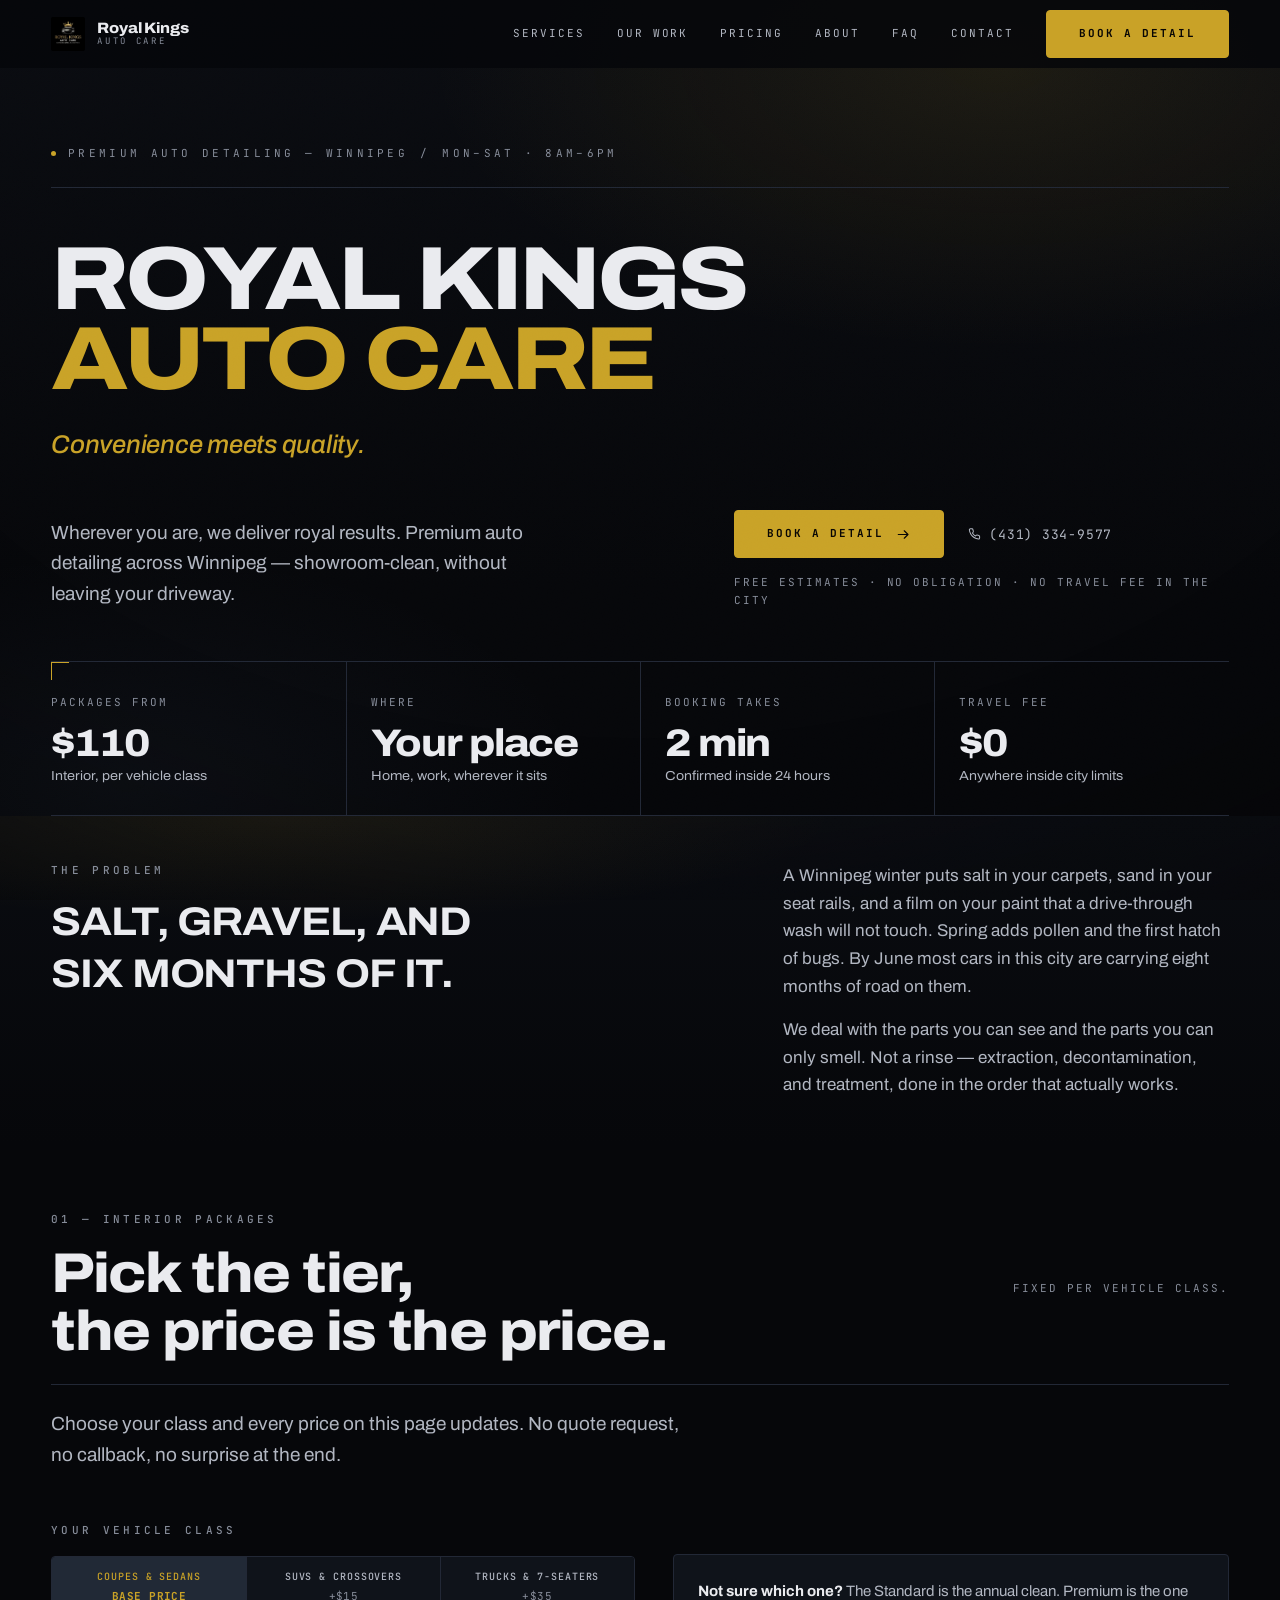
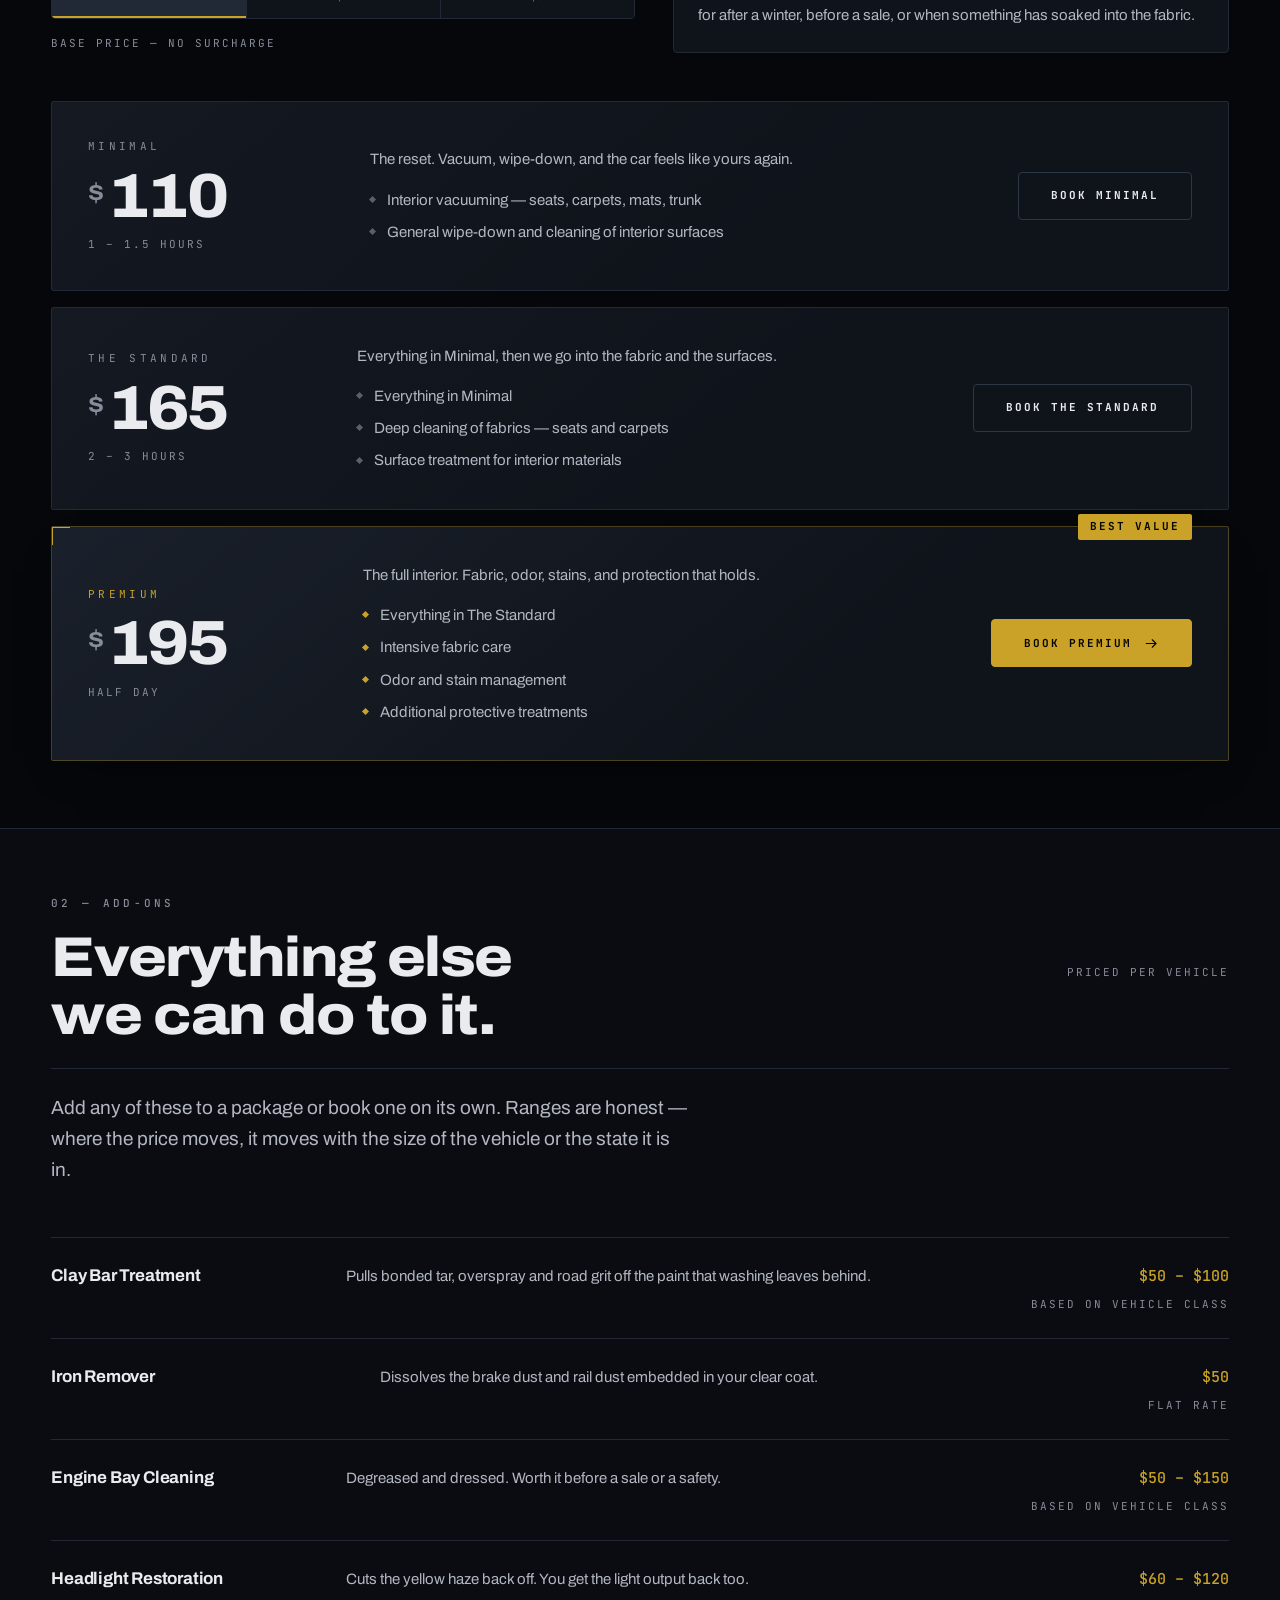
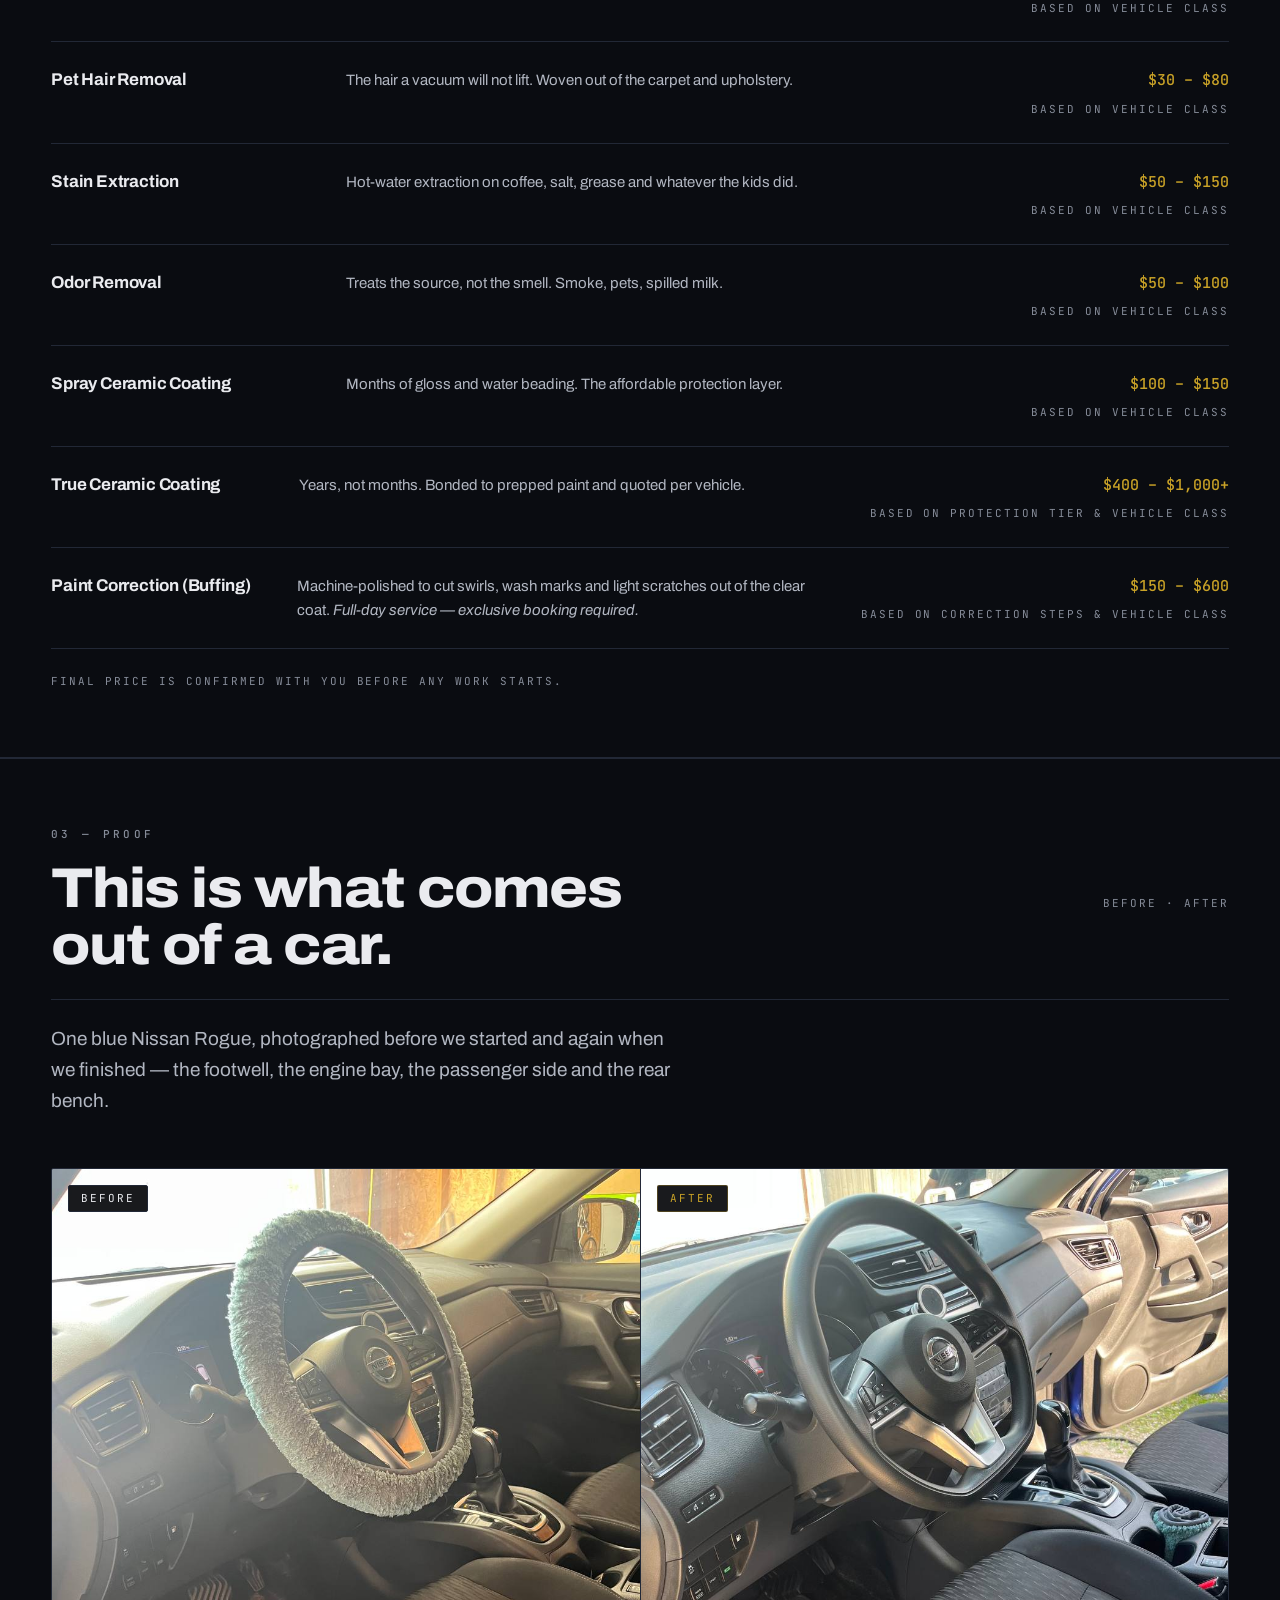
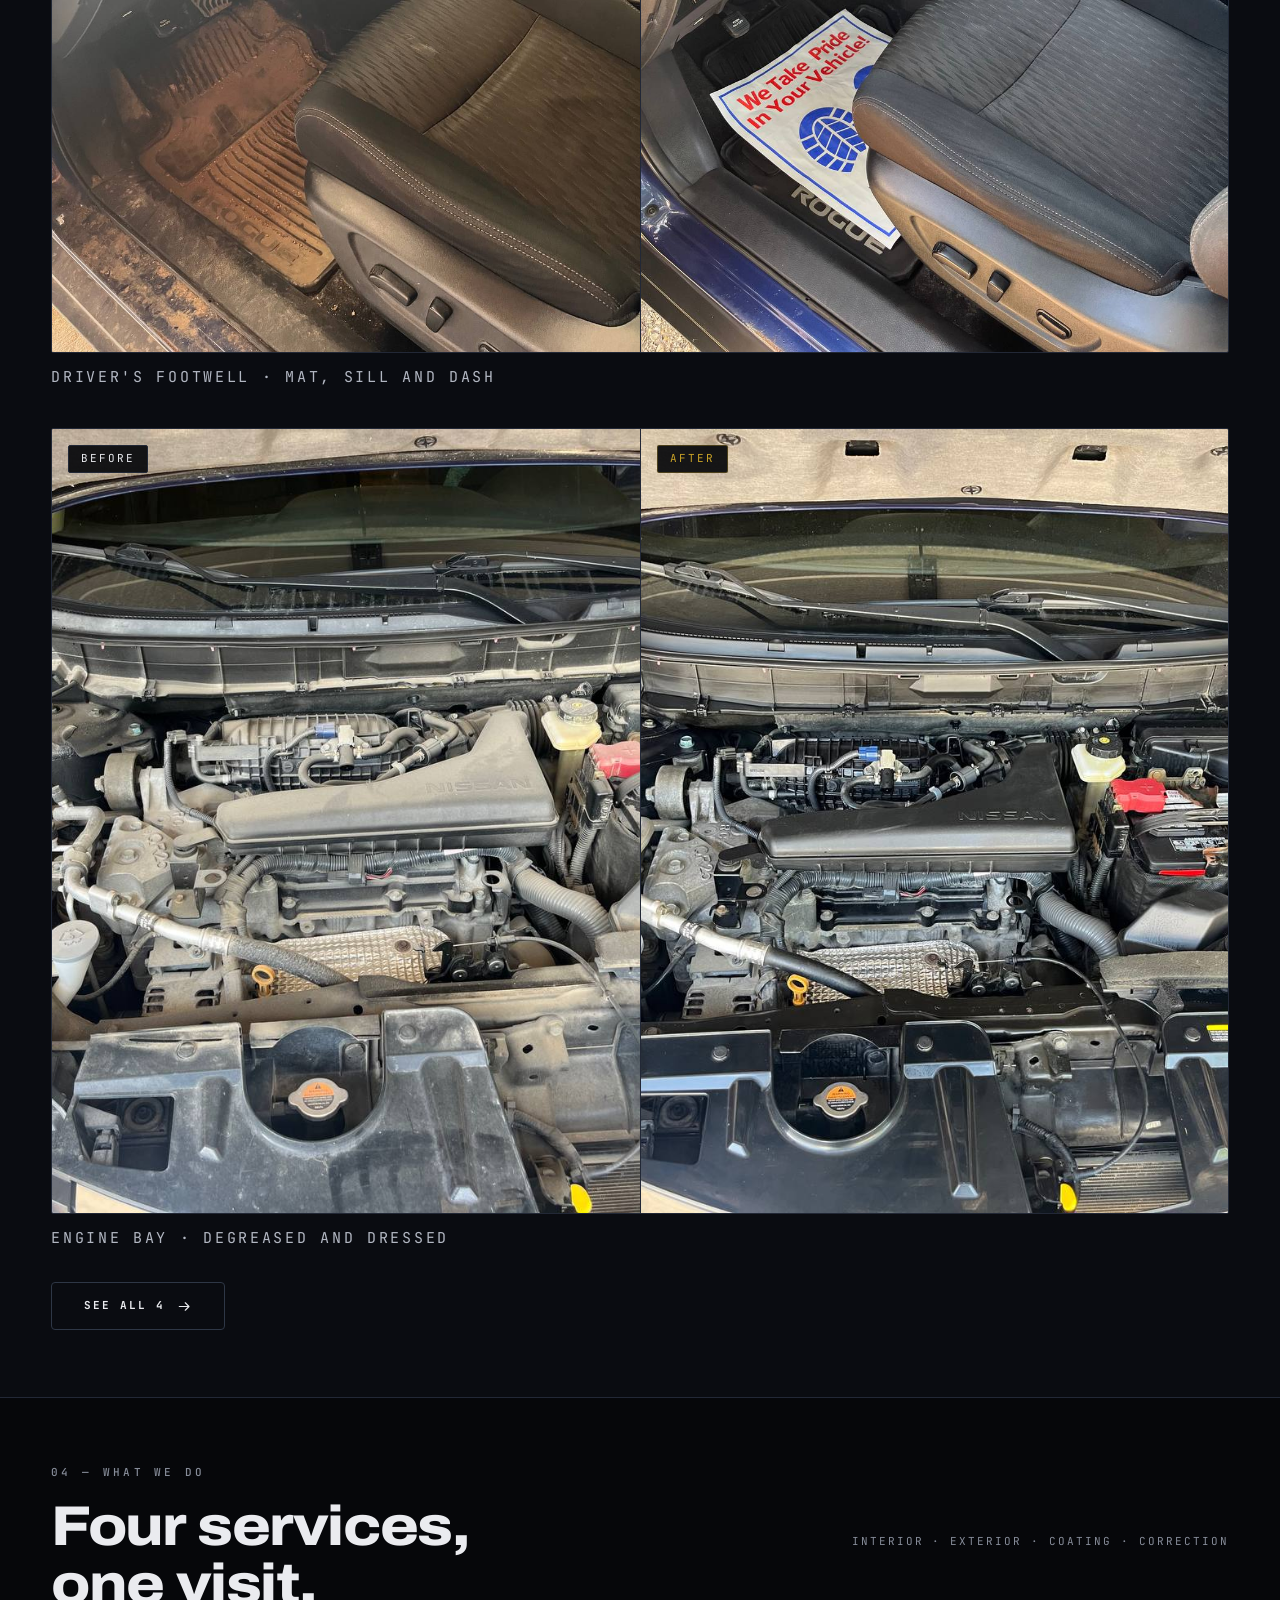
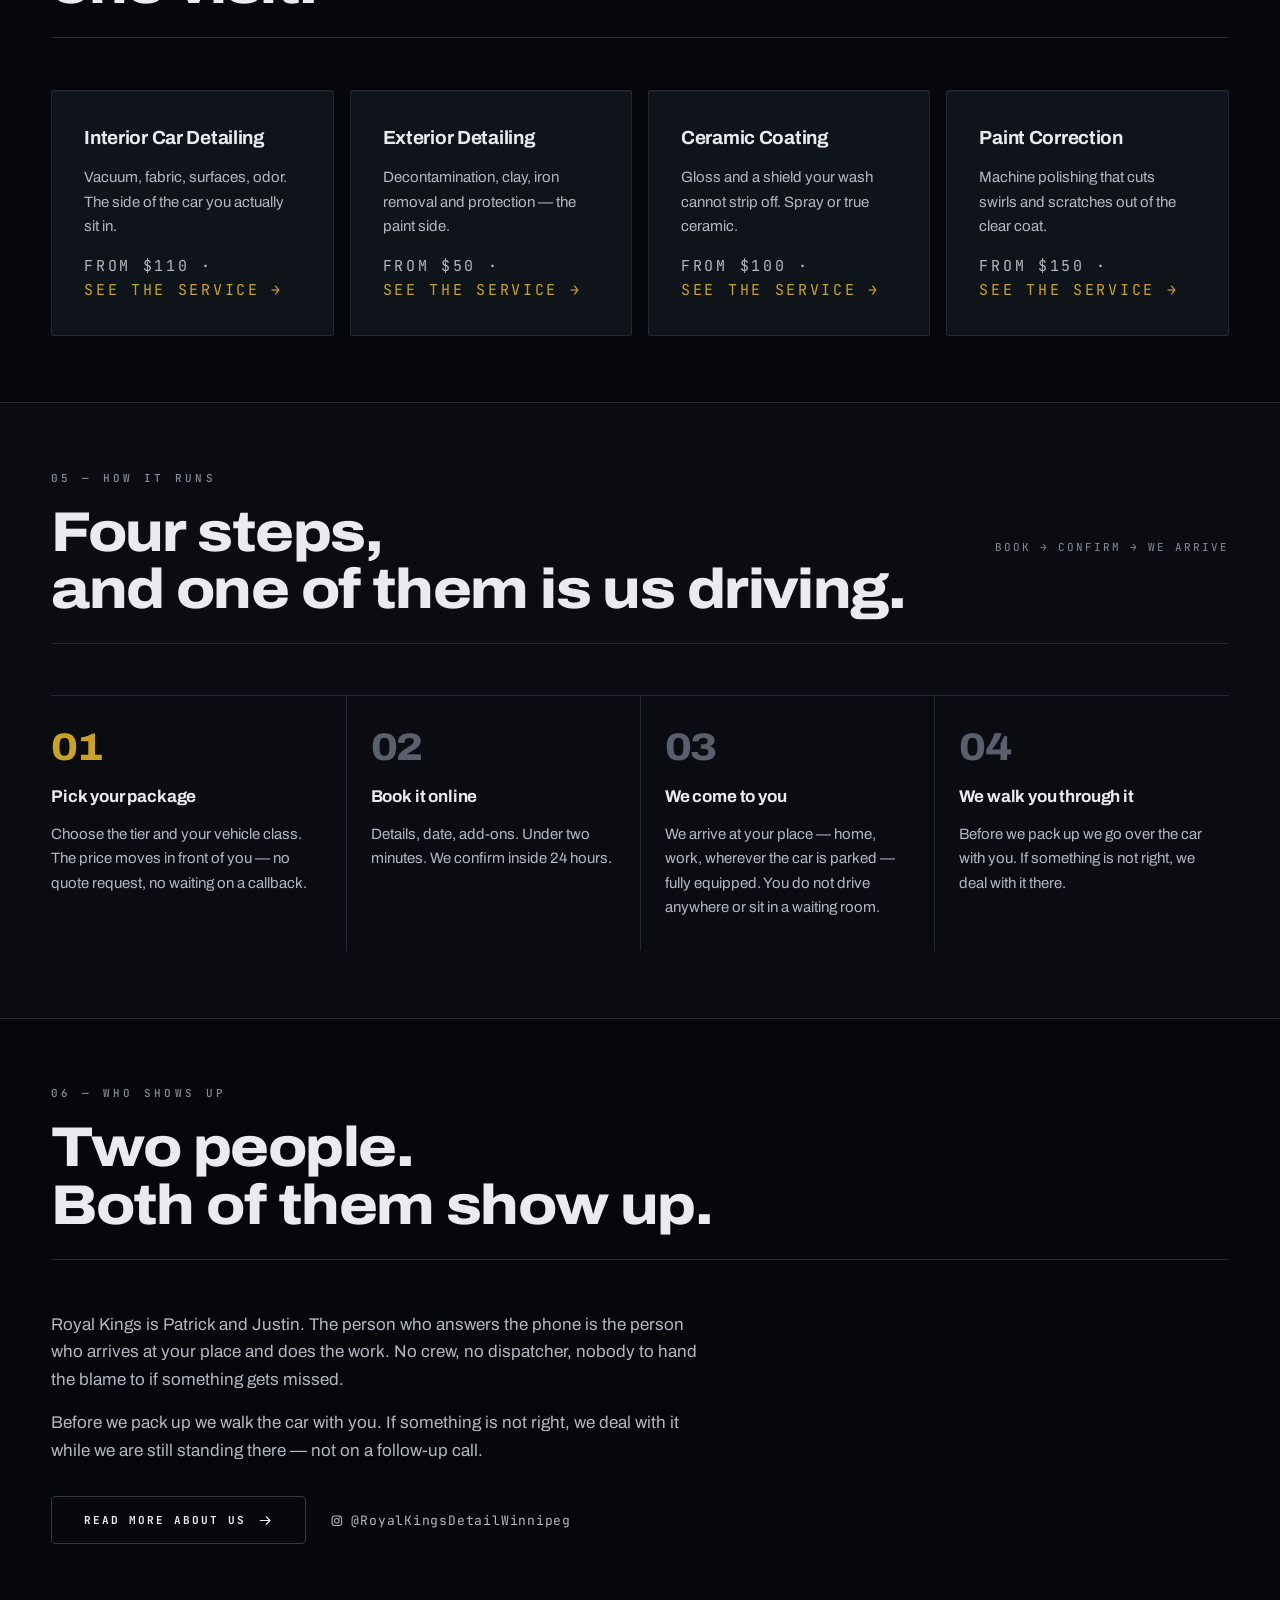
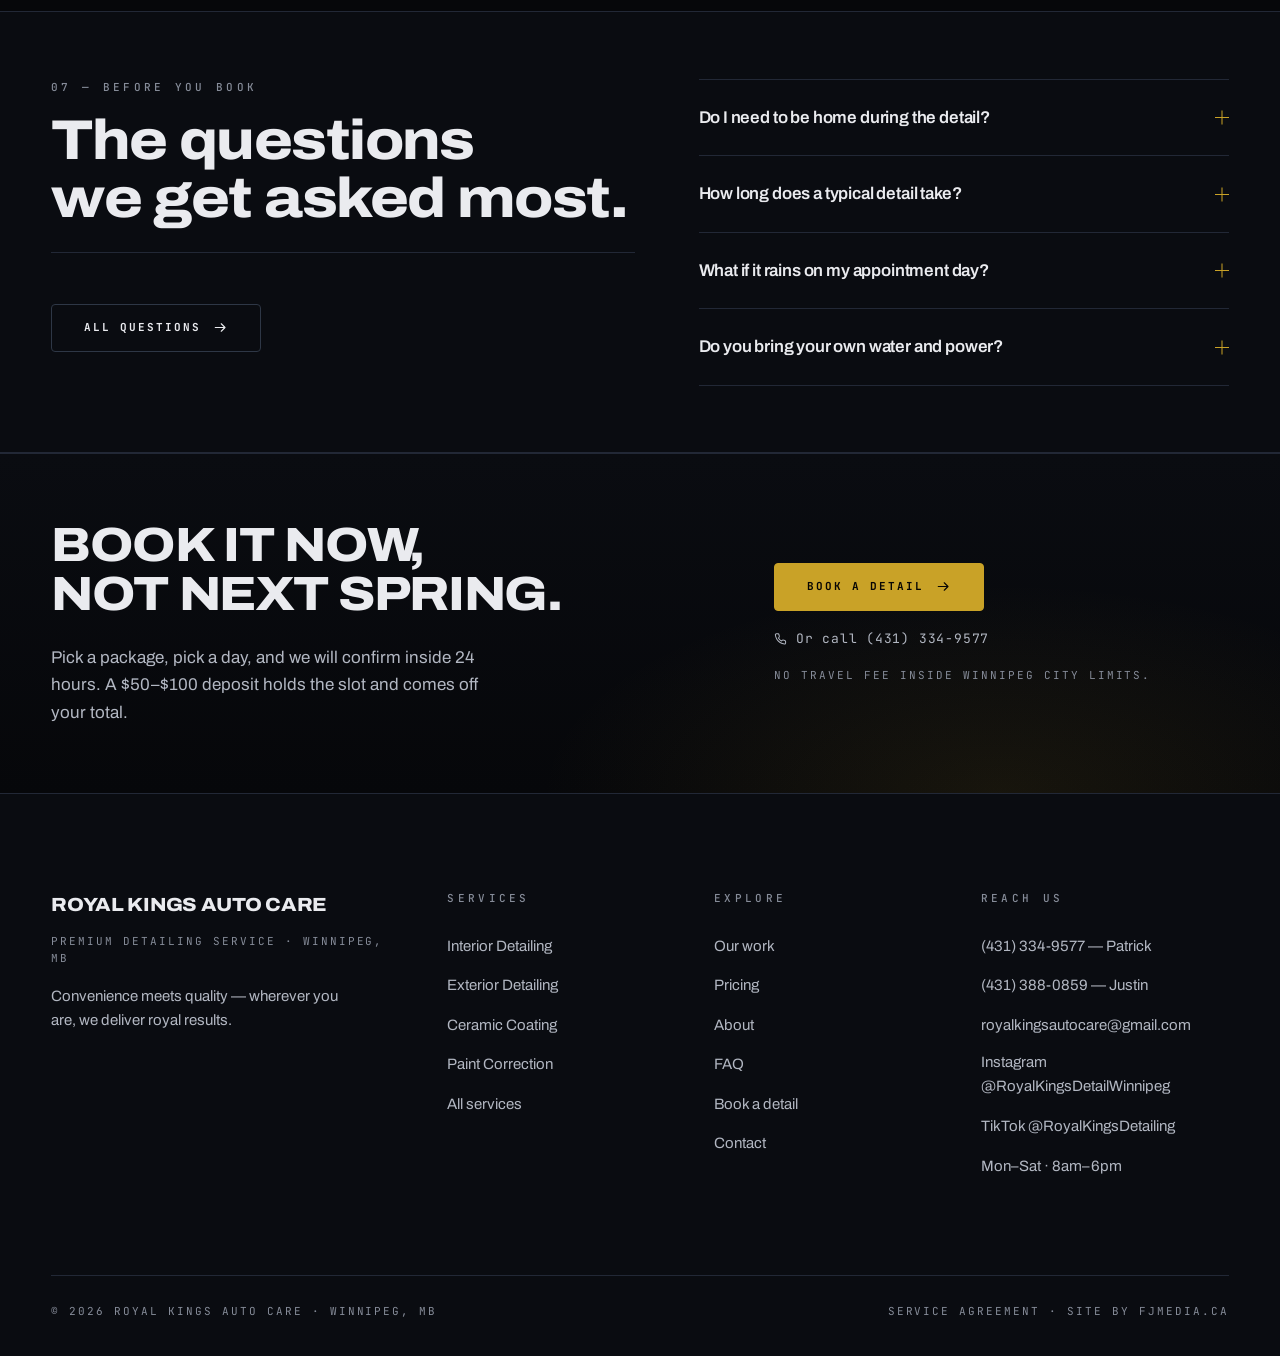
==== index.html @ 7bf2758a "Sign theme: skin derived from the A-frame sign + tri-fold brochure CANDIDATE ONLY — not merged, not " ====
<!DOCTYPE html>
<html lang="en-CA">
<head>

  <meta charset="utf-8">
  <meta name="viewport" content="width=device-width, initial-scale=1, viewport-fit=cover">
  <title>Premium Auto Detailing Winnipeg | Royal Kings Auto Care</title>
  <meta name="description" content="Interior and exterior auto detailing in Winnipeg. Packages from $110, we come to you, no travel fee in the city. Book online in two minutes.">
  <link rel="canonical" href="https://www.royalkingsdetailingwpg.ca/">
  <meta name="robots" content="index, follow">
  <meta property="og:type" content="website">
  <meta property="og:site_name" content="Royal Kings Auto Care">
  <meta property="og:title" content="Premium Auto Detailing Winnipeg | Royal Kings Auto Care">
  <meta property="og:description" content="Interior and exterior auto detailing in Winnipeg. Packages from $110, we come to you, no travel fee in the city. Book online in two minutes.">
  <meta property="og:url" content="https://www.royalkingsdetailingwpg.ca/">
  <meta property="og:image" content="https://www.royalkingsdetailingwpg.ca/Logo.jpg">
  <meta name="twitter:card" content="summary_large_image">
  <meta name="twitter:title" content="Premium Auto Detailing Winnipeg | Royal Kings Auto Care">
  <meta name="twitter:description" content="Interior and exterior auto detailing in Winnipeg. Packages from $110, we come to you, no travel fee in the city. Book online in two minutes.">
  <meta name="twitter:image" content="https://www.royalkingsdetailingwpg.ca/Logo.jpg">
  <meta name="theme-color" content="#06070A">
  <link rel="icon" type="image/svg+xml" href="data:image/svg+xml,%3Csvg xmlns='http://www.w3.org/2000/svg' viewBox='0 0 32 32'%3E%3Crect width='32' height='32' fill='%2306070A'/%3E%3Cpath d='M5 20.5 L7 10 L12.5 15 L16 7 L19.5 15 L25 10 L27 20.5 Z' fill='%23C9A227'/%3E%3Crect x='5' y='22.5' width='22' height='3' fill='%23C9A227'/%3E%3C/svg%3E">
  <link rel="apple-touch-icon" href="/Logo.jpg">
  <link rel="preconnect" href="https://fonts.googleapis.com">
  <link rel="preconnect" href="https://fonts.gstatic.com" crossorigin>
  <link rel="stylesheet" href="https://fonts.googleapis.com/css2?family=Archivo:wdth,wght@62..125,400..800&family=JetBrains+Mono:wght@400;500;700&display=swap">
  <link rel="stylesheet" href="/assets/rk.css">

  <script type="application/ld+json">{"@context":"https://schema.org","@type":"AutoDetailing","@id":"https://www.royalkingsdetailingwpg.ca/#business","name":"Royal Kings Auto Care","alternateName":"Royal Kings Auto Care — Premium Detailing Service","slogan":"Convenience meets quality — wherever you are, we deliver royal results.","description":"Premium Auto Detailing in Winnipeg, MB. Interior packages from $110. We come to you.","url":"https://www.royalkingsdetailingwpg.ca/","image":"https://www.royalkingsdetailingwpg.ca/Logo.jpg","logo":"https://www.royalkingsdetailingwpg.ca/Logo.jpg","telephone":["+14313349577","+14313880859"],"email":"royalkingsautocare@gmail.com","address":{"@type":"PostalAddress","addressLocality":"Winnipeg","addressRegion":"MB","addressCountry":"CA"},"areaServed":{"@type":"City","name":"Winnipeg"},"priceRange":"$$","currenciesAccepted":"CAD","paymentAccepted":"e-Transfer, cash, and major cards","sameAs":["https://www.instagram.com/RoyalKingsDetailWinnipeg/","https://www.tiktok.com/@RoyalKingsDetailing"],"openingHoursSpecification":[{"@type":"OpeningHoursSpecification","dayOfWeek":["Monday","Tuesday","Wednesday","Thursday","Friday","Saturday"],"opens":"08:00","closes":"18:00"}],"makesOffer":[{"@type":"Offer","itemOffered":{"@type":"Service","name":"Interior Car Detailing Winnipeg","url":"https://www.royalkingsdetailingwpg.ca/services/interior-car-detailing-winnipeg"},"priceCurrency":"CAD","priceSpecification":{"@type":"PriceSpecification","minPrice":110,"priceCurrency":"CAD"}},{"@type":"Offer","itemOffered":{"@type":"Service","name":"Exterior Detailing Winnipeg","url":"https://www.royalkingsdetailingwpg.ca/services/exterior-detailing-winnipeg"},"priceCurrency":"CAD","priceSpecification":{"@type":"PriceSpecification","minPrice":50,"priceCurrency":"CAD"}},{"@type":"Offer","itemOffered":{"@type":"Service","name":"Ceramic Coating Winnipeg","url":"https://www.royalkingsdetailingwpg.ca/services/ceramic-coating-winnipeg"},"priceCurrency":"CAD","priceSpecification":{"@type":"PriceSpecification","minPrice":100,"priceCurrency":"CAD"}},{"@type":"Offer","itemOffered":{"@type":"Service","name":"Paint Correction Winnipeg","url":"https://www.royalkingsdetailingwpg.ca/services/paint-correction-winnipeg"},"priceCurrency":"CAD","priceSpecification":{"@type":"PriceSpecification","minPrice":150,"priceCurrency":"CAD"}}]}</script>
  <script type="application/ld+json">{"@context":"https://schema.org","@type":"FAQPage","mainEntity":[{"@type":"Question","name":"Do I need to be home during the detail?","acceptedAnswer":{"@type":"Answer","text":"Not necessarily. As long as we have access to the vehicle and a water/power source nearby, you’re free to go about your day. Most clients leave the keys and let us handle it."}},{"@type":"Question","name":"How long does a typical detail take?","acceptedAnswer":{"@type":"Answer","text":"The Minimal package takes about 1-1.5 hours. The Standard runs 2-3 hours. Premium and add-on services like paint correction can take a full day depending on vehicle size and condition."}},{"@type":"Question","name":"What if it rains on my appointment day?","acceptedAnswer":{"@type":"Answer","text":"We’ll reach out to reschedule at no extra charge. Interior details can still happen under covered areas like garages or carports. We’ll work with you to find the best option."}},{"@type":"Question","name":"Do you bring your own water and power?","acceptedAnswer":{"@type":"Answer","text":"We come fully equipped with our own tools and supplies. We just need access to a standard outdoor outlet and water spigot for exterior work. Interior-only jobs don’t need either."}}]}</script>
</head>
<body>
<a class="btn btn-ghost vh" href="#main">Skip to content</a>

<header class="nav" id="nav">
  <div class="wrap nav-inner">
    <a class="brand" href="/" aria-label="Royal Kings Auto Care — home">
      <img src="/Logo.jpg" width="34" height="34" alt="">
      <span class="brand-txt"><b>Royal Kings</b><span>Auto Care</span></span>
    </a>
    <nav class="nav-links" aria-label="Primary">
        <a href="/services">Services</a>
        <a href="/gallery">Our work</a>
        <a href="/pricing">Pricing</a>
        <a href="/about">About</a>
        <a href="/faq">FAQ</a>
        <a href="/contact">Contact</a>
      
      <a class="btn btn-primary nav-cta" href="/book">Book a detail</a>
    </nav>
    <button class="nav-toggle" type="button" id="navToggle" aria-expanded="false" aria-controls="drawer">
      <svg class="ic" viewBox="0 0 20 20" fill="none" stroke="currentColor" stroke-width="1.5" stroke-linecap="round" stroke-linejoin="round" aria-hidden="true"><path d="M2 5h16M2 10h16M2 15h16"/></svg><span class="vh">Open menu</span>
    </button>
  </div>
</header>

<div class="drawer" id="drawer" data-open="false">
  <div class="drawer-top">
    <a class="brand" href="/"><img src="/Logo.jpg" width="34" height="34" alt=""><span class="brand-txt"><b>Royal Kings</b><span>Auto Care</span></span></a>
    <button class="nav-toggle" type="button" id="navClose"><svg class="ic" viewBox="0 0 20 20" fill="none" stroke="currentColor" stroke-width="1.5" stroke-linecap="round" stroke-linejoin="round" aria-hidden="true"><path d="M4 4l12 12M16 4L4 16"/></svg><span class="vh">Close menu</span></button>
  </div>
  <nav aria-label="Menu">
        <a href="/services">Services</a>
        <a href="/gallery">Our work</a>
        <a href="/pricing">Pricing</a>
        <a href="/about">About</a>
        <a href="/faq">FAQ</a>
        <a href="/contact">Contact</a>
  </nav>
  <div class="drawer-foot">
    
    <a class="btn btn-primary" href="/book">Book a detail <svg class="ic" viewBox="0 0 20 20" fill="none" stroke="currentColor" stroke-width="1.5" stroke-linecap="round" stroke-linejoin="round" aria-hidden="true"><path d="M3 10h13M11 5l5 5-5 5"/></svg></a>
    <a class="drawer-call" href="tel:+14313349577"><svg class="ic" viewBox="0 0 20 20" fill="none" stroke="currentColor" stroke-width="1.5" stroke-linecap="round" stroke-linejoin="round" aria-hidden="true"><path d="M17 13.9v2.3a1.5 1.5 0 0 1-1.6 1.5 15 15 0 0 1-6.5-2.3 14.7 14.7 0 0 1-4.5-4.5A15 15 0 0 1 2 4.3 1.5 1.5 0 0 1 3.5 2.7h2.3a1.5 1.5 0 0 1 1.5 1.3c.1.7.3 1.4.5 2.1a1.5 1.5 0 0 1-.3 1.6l-1 1a12 12 0 0 0 4.5 4.5l1-1a1.5 1.5 0 0 1 1.6-.3c.7.2 1.4.4 2.1.5a1.5 1.5 0 0 1 1.3 1.5z"/></svg> (431) 334-9577 — Patrick</a>
  </div>
</div>
<main id="main">

<!-- ── Hero — five hairline-separated bands, not a headline in space ── -->
<section class="hero" aria-labelledby="h1">
  <div class="hero-bg" aria-hidden="true"></div>
  <div class="wrap hero-inner">

    <p class="hero-crumb">
      <span class="dot" aria-hidden="true"></span>
      Premium Auto Detailing — Winnipeg
      <span class="sep" aria-hidden="true">/</span>
      <span>Mon–Sat · 8am–6pm</span>
    </p>

    <h1 class="hero-h1" id="h1"><span class="wm-a">Royal Kings</span><br><em class="wm-b">Auto Care</em></h1>

    <p class="hero-tagline">Convenience meets quality.</p>

    <div class="hero-row">
      <p class="hero-sub">
        Wherever you are, we deliver royal results. Premium auto detailing across Winnipeg — showroom-clean, without leaving your driveway.
      </p>
      <div class="hero-act">
        <div class="hero-act-row">
          <a class="btn btn-primary" href="/book">Book a detail <svg class="ic" viewBox="0 0 20 20" fill="none" stroke="currentColor" stroke-width="1.5" stroke-linecap="round" stroke-linejoin="round" aria-hidden="true"><path d="M3 10h13M11 5l5 5-5 5"/></svg></a>
          <a class="hero-call" href="tel:+14313349577"><svg class="ic" viewBox="0 0 20 20" fill="none" stroke="currentColor" stroke-width="1.5" stroke-linecap="round" stroke-linejoin="round" aria-hidden="true"><path d="M17 13.9v2.3a1.5 1.5 0 0 1-1.6 1.5 15 15 0 0 1-6.5-2.3 14.7 14.7 0 0 1-4.5-4.5A15 15 0 0 1 2 4.3 1.5 1.5 0 0 1 3.5 2.7h2.3a1.5 1.5 0 0 1 1.5 1.3c.1.7.3 1.4.5 2.1a1.5 1.5 0 0 1-.3 1.6l-1 1a12 12 0 0 0 4.5 4.5l1-1a1.5 1.5 0 0 1 1.6-.3c.7.2 1.4.4 2.1.5a1.5 1.5 0 0 1 1.3 1.5z"/></svg> (431) 334-9577</a>
        </div>
        <span class="hero-fine">Free estimates · No obligation · No travel fee in the city</span>
      </div>
    </div>

    <div class="spec">
      <div class="spec-cell bkt">
        <span class="spec-k">Packages from</span>
        <p class="spec-v num">$110<small>Interior, per vehicle class</small></p>
      </div>
      <div class="spec-cell">
        <span class="spec-k">Where</span>
        <p class="spec-v">Your place<small>Home, work, wherever it sits</small></p>
      </div>
      <div class="spec-cell">
        <span class="spec-k">Booking takes</span>
        <p class="spec-v num">2 min<small>Confirmed inside 24 hours</small></p>
      </div>
      <div class="spec-cell">
        <span class="spec-k">Travel fee</span>
        <p class="spec-v num">$0<small>Anywhere inside city limits</small></p>
      </div>
    </div>

  </div>
</section>

<!-- ── The enemy. This is the section a template would not write. ── -->
<section class="sec sec-tight band-deep pool" aria-labelledby="why-h">
  <div class="wrap split split-lead">
    <div>
      <span class="kicker">The problem</span>
      <h2 id="why-h" style="font-size:var(--fs-2xl);line-height:var(--lh-tight);letter-spacing:var(--tr-display);text-transform:uppercase;font-stretch:110%">
        Salt, gravel, and six months of it.
      </h2>
    </div>
    <div class="prose">
      <p>
        A Winnipeg winter puts salt in your carpets, sand in your seat rails, and a film on your paint
        that a drive-through wash will not touch. Spring adds pollen and the first hatch of bugs.
        By June most cars in this city are carrying eight months of road on them.
      </p>
      <p>
        We deal with the parts you can see and the parts you can only smell. Not a rinse —
        extraction, decontamination, and treatment, done in the order that actually works.
      </p>
    </div>
  </div>
</section>

<!-- ── Packages ── -->
<section class="sec" id="packages" aria-labelledby="pkg-h">
  <div class="wrap">
    
  <div class="sec-head">
    <span class="kicker">01 — Interior packages</span>
    <div class="sec-head-row">
      <h2><span id="pkg-h">Pick the tier,<br><em>the price is the price.</em></span></h2>
      <span class="sec-head-meta">Fixed per vehicle class.</span>
    </div>
    <p class="sec-lede">Choose your class and every price on this page updates. No quote request, no callback, no surprise at the end.</p>
  </div>
    
  <div class="pkg-control">
    
  <div class="stack-4">
    <span class="kicker" id="segLabel">Your vehicle class</span>
    <div class="seg" id="vehicleSeg" role="group" aria-labelledby="segLabel">
      
      <button class="seg-btn" type="button" aria-pressed="true" data-class="Coupes &amp; Sedans" data-surcharge="0">
        <span class="seg-l">Coupes &amp; Sedans</span>
        <span class="seg-s num">Base price</span>
      </button>
      <button class="seg-btn" type="button" aria-pressed="false" data-class="SUVs &amp; Crossovers" data-surcharge="15">
        <span class="seg-l">SUVs &amp; Crossovers</span>
        <span class="seg-s num">+$15</span>
      </button>
      <button class="seg-btn" type="button" aria-pressed="false" data-class="Trucks &amp; 7-Seaters" data-surcharge="35">
        <span class="seg-l">Trucks &amp; 7-Seaters</span>
        <span class="seg-s num">+$35</span>
      </button>
    </div>
    <p class="seg-note" id="segNote">Base price — no surcharge</p>
  </div>
    <p class="notice"><strong>Not sure which one?</strong> The Standard is the annual clean. Premium is the one for after a winter, before a sale, or when something has soaked into the fabric.</p>
  </div>
  
  <div class="pkgs">
    
    <article class="pkg">
      
      <div>
        <span class="pkg-name">Minimal</span>
        <p class="pkg-price num"><span class="cur">$</span><span class="price-val" data-base="110">110</span></p>
        <p class="pkg-meta">1 – 1.5 hours</p>
      </div>
      <div>
        <p class="pkg-line">The reset. Vacuum, wipe-down, and the car feels like yours again.</p>
        <ul class="pkg-inc">
          <li>Interior vacuuming — seats, carpets, mats, trunk</li>
          <li>General wipe-down and cleaning of interior surfaces</li>
        </ul>
      </div>
      <a class="btn btn-ghost" href="/book?package=minimal">
        Book Minimal
      </a>
    </article>
    <article class="pkg">
      
      <div>
        <span class="pkg-name">The Standard</span>
        <p class="pkg-price num"><span class="cur">$</span><span class="price-val" data-base="165">165</span></p>
        <p class="pkg-meta">2 – 3 hours</p>
      </div>
      <div>
        <p class="pkg-line">Everything in Minimal, then we go into the fabric and the surfaces.</p>
        <ul class="pkg-inc">
          <li>Everything in Minimal</li>
          <li>Deep cleaning of fabrics — seats and carpets</li>
          <li>Surface treatment for interior materials</li>
        </ul>
      </div>
      <a class="btn btn-ghost" href="/book?package=standard">
        Book The Standard
      </a>
    </article>
    <article class="pkg pkg-featured bkt">
      <span class="pkg-badge">Best Value</span>
      <div>
        <span class="pkg-name">Premium</span>
        <p class="pkg-price num"><span class="cur">$</span><span class="price-val" data-base="195">195</span></p>
        <p class="pkg-meta">Half day</p>
      </div>
      <div>
        <p class="pkg-line">The full interior. Fabric, odor, stains, and protection that holds.</p>
        <ul class="pkg-inc">
          <li>Everything in The Standard</li>
          <li>Intensive fabric care</li>
          <li>Odor and stain management</li>
          <li>Additional protective treatments</li>
        </ul>
      </div>
      <a class="btn btn-primary" href="/book?package=premium">
        Book Premium <svg class="ic" viewBox="0 0 20 20" fill="none" stroke="currentColor" stroke-width="1.5" stroke-linecap="round" stroke-linejoin="round" aria-hidden="true"><path d="M3 10h13M11 5l5 5-5 5"/></svg>
      </a>
    </article>
  </div>
  </div>
</section>

<!-- ── Add-ons ── -->
<section class="sec band" aria-labelledby="add-h">
  <div class="wrap">
    
  <div class="sec-head">
    <span class="kicker">02 — Add-ons</span>
    <div class="sec-head-row">
      <h2><span id="add-h">Everything else<br><em>we can do to it.</em></span></h2>
      <span class="sec-head-meta">Priced per vehicle</span>
    </div>
    <p class="sec-lede">Add any of these to a package or book one on its own. Ranges are honest — where the price moves, it moves with the size of the vehicle or the state it is in.</p>
  </div>
    
  <div class="matrix">
    
    <div class="mrow">
      <span class="mrow-name">Clay Bar Treatment</span>
      <span class="mrow-what">Pulls bonded tar, overspray and road grit off the paint that washing leaves behind.</span>
      <span class="mrow-price num">$50 – $100<span class="mrow-basis">Based on vehicle class</span></span>
    </div>
    <div class="mrow">
      <span class="mrow-name">Iron Remover</span>
      <span class="mrow-what">Dissolves the brake dust and rail dust embedded in your clear coat.</span>
      <span class="mrow-price num">$50<span class="mrow-basis">Flat rate</span></span>
    </div>
    <div class="mrow">
      <span class="mrow-name">Engine Bay Cleaning</span>
      <span class="mrow-what">Degreased and dressed. Worth it before a sale or a safety.</span>
      <span class="mrow-price num">$50 – $150<span class="mrow-basis">Based on vehicle class</span></span>
    </div>
    <div class="mrow">
      <span class="mrow-name">Headlight Restoration</span>
      <span class="mrow-what">Cuts the yellow haze back off. You get the light output back too.</span>
      <span class="mrow-price num">$60 – $120<span class="mrow-basis">Based on vehicle class</span></span>
    </div>
    <div class="mrow">
      <span class="mrow-name">Pet Hair Removal</span>
      <span class="mrow-what">The hair a vacuum will not lift. Woven out of the carpet and upholstery.</span>
      <span class="mrow-price num">$30 – $80<span class="mrow-basis">Based on vehicle class</span></span>
    </div>
    <div class="mrow">
      <span class="mrow-name">Stain Extraction</span>
      <span class="mrow-what">Hot-water extraction on coffee, salt, grease and whatever the kids did.</span>
      <span class="mrow-price num">$50 – $150<span class="mrow-basis">Based on vehicle class</span></span>
    </div>
    <div class="mrow">
      <span class="mrow-name">Odor Removal</span>
      <span class="mrow-what">Treats the source, not the smell. Smoke, pets, spilled milk.</span>
      <span class="mrow-price num">$50 – $100<span class="mrow-basis">Based on vehicle class</span></span>
    </div>
    <div class="mrow">
      <span class="mrow-name">Spray Ceramic Coating</span>
      <span class="mrow-what">Months of gloss and water beading. The affordable protection layer.</span>
      <span class="mrow-price num">$100 – $150<span class="mrow-basis">Based on vehicle class</span></span>
    </div>
    <div class="mrow">
      <span class="mrow-name">True Ceramic Coating</span>
      <span class="mrow-what">Years, not months. Bonded to prepped paint and quoted per vehicle.</span>
      <span class="mrow-price num">$400 – $1,000+<span class="mrow-basis">Based on protection tier &amp; vehicle class</span></span>
    </div>
    <div class="mrow">
      <span class="mrow-name">Paint Correction (Buffing)</span>
      <span class="mrow-what">Machine-polished to cut swirls, wash marks and light scratches out of the clear coat. <em>Full-day service — exclusive booking required.</em></span>
      <span class="mrow-price num">$150 – $600<span class="mrow-basis">Based on correction steps &amp; vehicle class</span></span>
    </div>
  </div>
    <p class="hero-fine" style="margin-top:var(--s-5)">Final price is confirmed with you before any work starts.</p>
  </div>
</section>

<!-- ── Before / after — only rendered when real pairs exist ── -->

<section class="sec band" aria-labelledby="ba-h">
  <div class="wrap">
    
  <div class="sec-head">
    <span class="kicker">03 — Proof</span>
    <div class="sec-head-row">
      <h2><span id="ba-h">This is what comes<br class="br-desk"> <em>out of a car.</em></span></h2>
      <span class="sec-head-meta">Before · after</span>
    </div>
    <p class="sec-lede">One blue Nissan Rogue, photographed before we started and again when we finished — the footwell, the engine bay, the passenger side and the rear bench.</p>
  </div>
    <div class="ba-list">
  <figure class="ba-dip">
    <div class="ba-dip-grid">
      <div class="ba-dip-half" data-label="Before">
        <img src="/assets/Gallery/2026-08-17%20rogue-blue/b1.jpg" alt="Driver's side footwell of a blue Nissan Rogue before cleaning, the ribbed rubber mat caked in dried mud and the door sill covered in dirt" width="960" height="1280" loading="lazy" decoding="async">
      </div>
      <div class="ba-dip-half ba-dip-after" data-label="After">
        <img src="/assets/Gallery/2026-08-17%20rogue-blue/a1.jpg" alt="The same Nissan Rogue footwell after cleaning, with the mat and sill clean and a protective paper mat laid down" width="960" height="1280" loading="lazy" decoding="async">
      </div>
    </div>
    <figcaption>Driver's footwell · mat, sill and dash</figcaption>
  </figure>
  <figure class="ba-dip">
    <div class="ba-dip-grid">
      <div class="ba-dip-half" data-label="Before">
        <img src="/assets/Gallery/2026-08-17%20rogue-blue/b2.jpg" alt="Engine bay of a blue Nissan Rogue before cleaning, with dust and grime settled across the intake cover, battery and surrounding plastics" width="1280" height="960" loading="lazy" decoding="async">
      </div>
      <div class="ba-dip-half ba-dip-after" data-label="After">
        <img src="/assets/Gallery/2026-08-17%20rogue-blue/a2.jpg" alt="The same engine bay after degreasing and dressing, the plastics and battery tray clean and the bare metal brightened" width="1280" height="960" loading="lazy" decoding="async">
      </div>
    </div>
    <figcaption>Engine bay · degreased and dressed</figcaption>
  </figure></div>
    <div style="margin-top:var(--s-6)"><a class="btn btn-ghost" href="/gallery">See all 4 <svg class="ic" viewBox="0 0 20 20" fill="none" stroke="currentColor" stroke-width="1.5" stroke-linecap="round" stroke-linejoin="round" aria-hidden="true"><path d="M3 10h13M11 5l5 5-5 5"/></svg></a></div>
  </div>
</section>

<!-- ── Services ── -->
<section class="sec" aria-labelledby="svc-h">
  <div class="wrap">
    
  <div class="sec-head">
    <span class="kicker">04 — What we do</span>
    <div class="sec-head-row">
      <h2><span id="svc-h">Four services,<br><em>one visit.</em></span></h2>
      <span class="sec-head-meta">Interior · Exterior · Coating · Correction</span>
    </div>
    
  </div>
    <div class="cols-4">
      
      <a class="card card-flat" href="/services/interior-car-detailing-winnipeg">
        
        <h3>Interior Car Detailing</h3>
        <p>Vacuum, fabric, surfaces, odor. The side of the car you actually sit in.</p>
        <p class="pkg-meta" style="margin-top:var(--s-4)">From $110 · <span class="gold" style="white-space:nowrap">See the service →</span></p>
      </a>
      <a class="card card-flat" href="/services/exterior-detailing-winnipeg">
        
        <h3>Exterior Detailing</h3>
        <p>Decontamination, clay, iron removal and protection — the paint side.</p>
        <p class="pkg-meta" style="margin-top:var(--s-4)">From $50 · <span class="gold" style="white-space:nowrap">See the service →</span></p>
      </a>
      <a class="card card-flat" href="/services/ceramic-coating-winnipeg">
        
        <h3>Ceramic Coating</h3>
        <p>Gloss and a shield your wash cannot strip off. Spray or true ceramic.</p>
        <p class="pkg-meta" style="margin-top:var(--s-4)">From $100 · <span class="gold" style="white-space:nowrap">See the service →</span></p>
      </a>
      <a class="card card-flat" href="/services/paint-correction-winnipeg">
        
        <h3>Paint Correction</h3>
        <p>Machine polishing that cuts swirls and scratches out of the clear coat.</p>
        <p class="pkg-meta" style="margin-top:var(--s-4)">From $150 · <span class="gold" style="white-space:nowrap">See the service →</span></p>
      </a>
    </div>
  </div>
</section>

<!-- ── Process ── -->
<section class="sec band" aria-labelledby="proc-h">
  <div class="wrap">
    
  <div class="sec-head">
    <span class="kicker">05 — How it runs</span>
    <div class="sec-head-row">
      <h2><span id="proc-h">Four steps,<br><em>and one of them is us driving.</em></span></h2>
      <span class="sec-head-meta">Book → confirm → we arrive</span>
    </div>
    
  </div>
    <div class="steps">
      
      <article class="step">
        <span class="step-n num">01</span>
        <h3>Pick your package</h3>
        <p>Choose the tier and your vehicle class. The price moves in front of you — no quote request, no waiting on a callback.</p>
      </article>
      <article class="step">
        <span class="step-n num">02</span>
        <h3>Book it online</h3>
        <p>Details, date, add-ons. Under two minutes. We confirm inside 24 hours.</p>
      </article>
      <article class="step">
        <span class="step-n num">03</span>
        <h3>We come to you</h3>
        <p>We arrive at your place — home, work, wherever the car is parked — fully equipped. You do not drive anywhere or sit in a waiting room.</p>
      </article>
      <article class="step">
        <span class="step-n num">04</span>
        <h3>We walk you through it</h3>
        <p>Before we pack up we go over the car with you. If something is not right, we deal with it there.</p>
      </article>
    </div>
  </div>
</section>

<!-- ── The two of them ── -->
<section class="sec pool-r" aria-labelledby="who-h">
  <div class="wrap" style="align-items:center">
    
    <div>
      
  <div class="sec-head">
    <span class="kicker">06 — Who shows up</span>
    <div class="sec-head-row">
      <h2><span id="who-h">Two people.<br><em>Both of them show up.</em></span></h2>
      
    </div>
    
  </div>
      <div class="prose">
        <p>
          Royal Kings is Patrick and Justin. The person who answers the phone is the person
          who arrives at your place and does the work. No crew, no dispatcher, nobody to hand
          the blame to if something gets missed.
        </p>
        <p>
          Before we pack up we walk the car with you. If something is not right, we deal with
          it while we are still standing there — not on a follow-up call.
        </p>
      </div>
      <div class="hero-act-row" style="margin-top:var(--s-6)">
        <a class="btn btn-ghost" href="/about">Read more about us <svg class="ic" viewBox="0 0 20 20" fill="none" stroke="currentColor" stroke-width="1.5" stroke-linecap="round" stroke-linejoin="round" aria-hidden="true"><path d="M3 10h13M11 5l5 5-5 5"/></svg></a>
        <a class="hero-call" href="https://www.instagram.com/RoyalKingsDetailWinnipeg/" target="_blank" rel="noopener"><svg class="ic" viewBox="0 0 20 20" fill="none" stroke="currentColor" stroke-width="1.5" stroke-linecap="round" stroke-linejoin="round" aria-hidden="true"><rect x="3" y="3" width="14" height="14" rx="4"/><circle cx="10" cy="10" r="3.4"/><circle cx="14.2" cy="5.8" r=".9" fill="currentColor" stroke="none"/></svg> @RoyalKingsDetailWinnipeg</a>
      </div>
    </div>
  </div>
</section>

<!-- ── FAQ teaser ── -->
<section class="sec band" aria-labelledby="faq-h">
  <div class="wrap split split-offer" style="align-items:start">
    <div>
      
  <div class="sec-head">
    <span class="kicker">07 — Before you book</span>
    <div class="sec-head-row">
      <h2><span id="faq-h">The questions<br><em>we get asked most.</em></span></h2>
      
    </div>
    
  </div>
      <a class="btn btn-ghost" href="/faq">All questions <svg class="ic" viewBox="0 0 20 20" fill="none" stroke="currentColor" stroke-width="1.5" stroke-linecap="round" stroke-linejoin="round" aria-hidden="true"><path d="M3 10h13M11 5l5 5-5 5"/></svg></a>
    </div>
    
  <div class="acc">
    
    <details>
      <summary>Do I need to be home during the detail?<span class="acc-ic" aria-hidden="true"></span></summary>
      <div class="acc-body">Not necessarily. As long as we have access to the vehicle and a water/power source nearby, you’re free to go about your day. Most clients leave the keys and let us handle it.</div>
    </details>
    <details>
      <summary>How long does a typical detail take?<span class="acc-ic" aria-hidden="true"></span></summary>
      <div class="acc-body">The Minimal package takes about 1-1.5 hours. The Standard runs 2-3 hours. Premium and add-on services like paint correction can take a full day depending on vehicle size and condition.</div>
    </details>
    <details>
      <summary>What if it rains on my appointment day?<span class="acc-ic" aria-hidden="true"></span></summary>
      <div class="acc-body">We’ll reach out to reschedule at no extra charge. Interior details can still happen under covered areas like garages or carports. We’ll work with you to find the best option.</div>
    </details>
    <details>
      <summary>Do you bring your own water and power?<span class="acc-ic" aria-hidden="true"></span></summary>
      <div class="acc-body">We come fully equipped with our own tools and supplies. We just need access to a standard outdoor outlet and water spigot for exterior work. Interior-only jobs don’t need either.</div>
    </details>
  </div>
  </div>
</section>


<section class="sec cta" aria-labelledby="cta-h">
  <div class="wrap cta-inner">
    <div>
      <h2 id="cta-h">Book it now,<br class="br-desk"> <em>not next spring.</em></h2>
      <p>Pick a package, pick a day, and we will confirm inside 24 hours. A $50–$100 deposit holds the slot and comes off your total.</p>
    </div>
    <div class="cta-act">
      <a class="btn btn-primary" href="/book">Book a detail <svg class="ic" viewBox="0 0 20 20" fill="none" stroke="currentColor" stroke-width="1.5" stroke-linecap="round" stroke-linejoin="round" aria-hidden="true"><path d="M3 10h13M11 5l5 5-5 5"/></svg></a>
      <a class="hero-call" href="tel:+14313349577"><svg class="ic" viewBox="0 0 20 20" fill="none" stroke="currentColor" stroke-width="1.5" stroke-linecap="round" stroke-linejoin="round" aria-hidden="true"><path d="M17 13.9v2.3a1.5 1.5 0 0 1-1.6 1.5 15 15 0 0 1-6.5-2.3 14.7 14.7 0 0 1-4.5-4.5A15 15 0 0 1 2 4.3 1.5 1.5 0 0 1 3.5 2.7h2.3a1.5 1.5 0 0 1 1.5 1.3c.1.7.3 1.4.5 2.1a1.5 1.5 0 0 1-.3 1.6l-1 1a12 12 0 0 0 4.5 4.5l1-1a1.5 1.5 0 0 1 1.6-.3c.7.2 1.4.4 2.1.5a1.5 1.5 0 0 1 1.3 1.5z"/></svg> Or call (431) 334-9577</a>
      <span class="hero-fine">No travel fee inside Winnipeg city limits.</span>
    </div>
  </div>
</section>

</main>

<footer class="foot">
  <div class="wrap">
    <div class="foot-grid">
      <div class="foot-brand">
        <b>Royal Kings Auto Care</b>
        <span class="foot-svc">Premium Detailing Service · Winnipeg, MB</span>
        <p class="foot-slogan">Convenience meets quality — wherever you are, we deliver royal results.</p>
      </div>
      <div>
        <h3>Services</h3>
        <ul class="foot-list">
          <li><a href="/services/interior-car-detailing-winnipeg">Interior Detailing</a></li>
          <li><a href="/services/exterior-detailing-winnipeg">Exterior Detailing</a></li>
          <li><a href="/services/ceramic-coating-winnipeg">Ceramic Coating</a></li>
          <li><a href="/services/paint-correction-winnipeg">Paint Correction</a></li>
          <li><a href="/services">All services</a></li>
        </ul>
      </div>
      <div>
        <h3>Explore</h3>
        <ul class="foot-list">
          <li><a href="/gallery">Our work</a></li>
          <li><a href="/pricing">Pricing</a></li>
          <li><a href="/about">About</a></li>
          <li><a href="/faq">FAQ</a></li>
          <li><a href="/book">Book a detail</a></li>
          <li><a href="/contact">Contact</a></li>
        </ul>
      </div>
      <div>
        <h3>Reach us</h3>
        <ul class="foot-list">
          <li><a href="tel:+14313349577">(431) 334-9577 — Patrick</a></li>
          <li><a href="tel:+14313880859">(431) 388-0859 — Justin</a></li>
          <li><a href="mailto:royalkingsautocare@gmail.com">royalkingsautocare@gmail.com</a></li>
          <li><a href="https://www.instagram.com/RoyalKingsDetailWinnipeg/" target="_blank" rel="noopener">Instagram @RoyalKingsDetailWinnipeg</a></li>
          <li><a href="https://www.tiktok.com/@RoyalKingsDetailing" target="_blank" rel="noopener">TikTok @RoyalKingsDetailing</a></li>
          <li><span>Mon–Sat · 8am–6pm</span></li>
        </ul>
      </div>
    </div>
    <div class="foot-bar">
      <span>© <span id="yr">2026</span> Royal Kings Auto Care · Winnipeg, MB</span>
      <span><a href="/waiver">Service agreement</a> · Site by <a href="https://www.fjmedia.ca" target="_blank" rel="noopener">FJMedia.ca</a></span>
    </div>
  </div>
</footer>

<div class="dock">
  <a class="btn btn-ghost" href="tel:+14313349577"><svg class="ic" viewBox="0 0 20 20" fill="none" stroke="currentColor" stroke-width="1.5" stroke-linecap="round" stroke-linejoin="round" aria-hidden="true"><path d="M17 13.9v2.3a1.5 1.5 0 0 1-1.6 1.5 15 15 0 0 1-6.5-2.3 14.7 14.7 0 0 1-4.5-4.5A15 15 0 0 1 2 4.3 1.5 1.5 0 0 1 3.5 2.7h2.3a1.5 1.5 0 0 1 1.5 1.3c.1.7.3 1.4.5 2.1a1.5 1.5 0 0 1-.3 1.6l-1 1a12 12 0 0 0 4.5 4.5l1-1a1.5 1.5 0 0 1 1.6-.3c.7.2 1.4.4 2.1.5a1.5 1.5 0 0 1 1.3 1.5z"/></svg> Call</a>
  <a class="btn btn-primary" href="/book">Book a detail</a>
</div>
<div class="toast" id="toast" role="status" aria-live="polite"></div>
<script src="/assets/rk.js" defer></script>
</body>
</html>
---- assets/rk.css ----
/* ════════════════════════════════════════════════════════════════════
   FJMedia · Royal Kings Auto Care · design system v3
   lane: redesign · rung: 5 (system + IA rebuild)
   direction: performance-modern — cool graphite ladder, gold as the only
   warm value on the page, Archivo (variable width) display, JetBrains Mono
   spec labels, hard 2–6px edges, wide photo bands.
   signature: the gold bracket notch (⌐, 1px, 18px arms) — rotating role.
   motion: hover micro + functional only. No scroll reveals, no GSAP.
   Page arrives present (restraint #1, G66).
   ════════════════════════════════════════════════════════════════════ */

/* ── Reset ───────────────────────────────────────────────────────── */
*, *::before, *::after { box-sizing: border-box; margin: 0; padding: 0; }
html { -webkit-text-size-adjust: 100%; overflow-x: clip; scroll-behavior: smooth; }
img, svg, video { display: block; max-width: 100%; }
a { color: inherit; text-decoration: none; }
ul, ol { list-style: none; }
button, input, select, textarea { font: inherit; color: inherit; }
:where(button) { background: none; border: 0; cursor: pointer; }

/* ── Tokens ──────────────────────────────────────────────────────── */
:root {
  /* Surfaces — a cool graphite ladder. Everything is very slightly blue so
     the gold is the only warm value anywhere on the page. */
  --void:       #06070A;
  --carbon:     #0A0C11;
  --graphite:   #0F131A;
  --graphite-2: #141922;
  --steel:      #1A202B;
  --steel-2:    #212936;
  --edge:       #222836;
  --edge-2:     #2E3746;
  --edge-gold:  rgba(201, 162, 39, 0.30);

  /* Brand */
  --gold:       #C9A227;
  --gold-hi:    #EBD07A;
  --gold-lo:    #8C6F18;
  --gold-ink:   #080604;
  --gold-veil:  rgba(201, 162, 39, 0.09);
  --gold-wash:  rgba(201, 162, 39, 0.05);

  /* Text */
  --white:  #FFFFFF;
  --text:   #EAEBEF;
  --text-2: #B2B7C2;
  --text-3: #868C99;
  --text-4: #59606D;   /* decorative numerals only — never body copy */

  /* Semantic */
  --error:   #E5654E;
  --success: #57C08A;
  --on-gold: var(--gold-ink);

  /* Type */
  --display: 'Archivo', 'Helvetica Neue', Helvetica, Arial, sans-serif;
  --sans:    'Archivo', 'Helvetica Neue', Helvetica, Arial, sans-serif;
  --mono:    'JetBrains Mono', ui-monospace, SFMono-Regular, Menlo, Consolas, monospace;

  /* Non-linear clamp multipliers — big type scales harder, because
     perceived size is multiplicative, not additive. */
  --fs-mono:  0.6875rem;
  --fs-meta:  0.8125rem;
  --fs-sm:    0.9375rem;
  --fs-base:  1.0625rem;
  --fs-lg:    1.1875rem;
  --fs-xl:    clamp(1.3rem,  1.14rem + 0.72vw, 1.7rem);
  --fs-2xl:   clamp(1.7rem,  1.36rem + 1.55vw, 2.5rem);
  --fs-3xl:   clamp(2.2rem,  1.62rem + 2.6vw,  3.5rem);
  --fs-4xl:   clamp(2.9rem,  1.9rem  + 4.4vw,  5.2rem);
  --fs-hero:  clamp(2.75rem, 1.5rem  + 5.4vw, 5.6rem);
  --fs-num:   clamp(2.4rem,  1.78rem + 2.8vw,  3.9rem);
  --fs-num-sm: clamp(1.7rem, 1.4rem  + 1.35vw, 2.4rem);

  --lh-body:    1.62;
  --lh-tight:   1.3;
  --lh-display: 1.03;
  --lh-hero:    0.9;

  --tr-mono:      0.18em;
  --tr-mono-wide: 0.3em;
  --tr-display:   -0.028em;
  --tr-hero:      -0.045em;

  /* Space */
  --s-1: 0.25rem; --s-2: 0.5rem;  --s-3: 0.75rem; --s-4: 1rem;
  --s-5: 1.5rem;  --s-6: 2rem;    --s-7: 3rem;    --s-8: 4rem;
  --s-9: 6rem;    --s-10: 8rem;

  /* Section padding — a base that sections deliberately override.
     Heroes pad less (internal bands do the work); reading pads more. */
  --pad-section: clamp(3.5rem, 5.2vw, 5.5rem);
  --pad-section-tight: clamp(2.5rem, 3.6vw, 3.75rem);

  /* Hard edges. A 16px radius reads consumer-app; 2–6px reads engineered. */
  --r-0: 0px; --r-xs: 2px; --r-sm: 4px; --r-md: 6px; --r-pill: 999px;

  --sh-inset: inset 0 1px 0 rgba(255, 255, 255, 0.035);
  --sh-lift:  0 18px 44px -26px rgba(0, 0, 0, 0.92);
  --sh-panel: 0 44px 90px -46px rgba(0, 0, 0, 1);
  --sh-gold-ring: 0 0 0 2px var(--gold);

  --stroke:        1px solid var(--edge);
  --stroke-2:      1px solid var(--edge-2);
  --stroke-gold:   1px solid var(--edge-gold);
  --stroke-strong: 1px solid var(--gold);

  --dur-fast: 160ms; --dur-base: 300ms; --dur-slow: 520ms;
  --ease-std:  cubic-bezier(0.4, 0, 0.2, 1);
  --ease-emph: cubic-bezier(0.76, 0, 0.24, 1);

  --maxw: 1280px;
  --maxw-wide: 1560px;
  --formw: 760px;
  --gutter: clamp(1.25rem, 4vw, 3.5rem);
  --nav-h: 68px;
}

/* ── Page ────────────────────────────────────────────────────────── */
body {
  font-family: var(--sans);
  font-size: var(--fs-base);
  line-height: var(--lh-body);
  color: var(--text);
  background: var(--void);
  overflow-x: clip;
  -webkit-font-smoothing: antialiased;
  text-rendering: optimizeLegibility;
  font-synthesis-weight: none;
}
body.nav-open { overflow: hidden; }

/* G65 atmosphere — two always-on depth devices, both fixed, static and
   pointer-transparent. Meaning: a dark detail bay lit from above. */
body::before {
  content: ''; position: fixed; inset: 0; z-index: 1; pointer-events: none;
  background: radial-gradient(128% 116% at 50% 26%, transparent 48%, rgba(0, 0, 0, 0.42) 100%);
}
body::after {
  content: ''; position: fixed; inset: 0; z-index: 2; pointer-events: none;
  opacity: 0.042; mix-blend-mode: overlay;
  background-image: url("data:image/svg+xml,%3Csvg xmlns='http://www.w3.org/2000/svg' width='160' height='160'%3E%3Cfilter id='n'%3E%3CfeTurbulence type='fractalNoise' baseFrequency='0.8' numOctaves='2' stitchTiles='stitch'/%3E%3C/filter%3E%3Crect width='100%25' height='100%25' filter='url(%23n)'/%3E%3C/svg%3E");
}

::selection { background: var(--gold); color: var(--on-gold); }
::-webkit-scrollbar { width: 8px; }
::-webkit-scrollbar-track { background: var(--void); }
::-webkit-scrollbar-thumb { background: var(--steel-2); }
::-webkit-scrollbar-thumb:hover { background: var(--gold-lo); }

:focus { outline: none; }
:focus-visible { outline: 2px solid var(--gold); outline-offset: 3px; border-radius: var(--r-xs); }

/* ── Layout primitives ───────────────────────────────────────────── */
.wrap  { width: 100%; max-width: var(--maxw);      margin-inline: auto; padding-inline: max(var(--gutter), env(safe-area-inset-left)); }
.wrap-wide { width: 100%; max-width: var(--maxw-wide); margin-inline: auto; padding-inline: max(var(--gutter), env(safe-area-inset-left)); }
.sec   { position: relative; padding-block: var(--pad-section); scroll-margin-top: calc(var(--nav-h) + 20px); }
.sec-tight { padding-block: var(--pad-section-tight); }
.sec > * { position: relative; z-index: 1; }

/* Alternating tonal planes (G65a) */
.band       { background: var(--carbon); border-block: var(--stroke); }
.band-deep  { background: linear-gradient(180deg, var(--carbon), var(--void)); }

/* Per-section light pool — the bay lamp. One per section, never two. */
.pool::before {
  content: ''; position: absolute; inset: 0; pointer-events: none; z-index: 0;
  background: radial-gradient(70% 52% at 22% 0%, var(--gold-veil), transparent 62%);
}
.pool-r::before { background: radial-gradient(64% 50% at 82% 4%, var(--gold-veil), transparent 62%); }

/* Grid children must shrink below content min-width or long tokens blow
   the track past the viewport at 320px (G27). */
.grid > *, [class*='cols-'] > * { min-width: 0; }

/* ── Type roles ──────────────────────────────────────────────────── */
h1, h2, h3, h4 { font-family: var(--display); text-wrap: balance; font-weight: 700; }

.kicker {
  font-family: var(--mono); font-size: var(--fs-mono); font-weight: 500;
  letter-spacing: var(--tr-mono-wide); text-transform: uppercase;
  color: var(--text-3); display: block; margin-bottom: var(--s-4);
}
.kicker-gold { color: var(--gold); }

/* Signature detail — the bracket notch. Rotating role across the site:
   section headers, featured package, active control, photo plates,
   breadcrumb, hero spec strip. Always 1px, always 18px arms. */
.bkt { position: relative; }
.bkt::before {
  content: ''; position: absolute; top: 0; left: 0; width: 18px; height: 18px;
  border-top: 1px solid var(--gold); border-left: 1px solid var(--gold);
  pointer-events: none;
}
.bkt-br::after {
  content: ''; position: absolute; right: 0; bottom: 0; width: 18px; height: 18px;
  border-bottom: 1px solid var(--gold); border-right: 1px solid var(--gold);
  pointer-events: none;
}
.bkt-inset::before { top: -1px; left: -1px; }

/* Section header — index rule + heading + right-aligned meta, hairline under.
   The index is wayfinding, not decoration. */
.sec-head { margin-bottom: clamp(2.5rem, 4vw, 4rem); }
.sec-head-row {
  display: flex; align-items: baseline; justify-content: space-between;
  gap: var(--s-5); flex-wrap: wrap;
  padding-bottom: var(--s-5); border-bottom: var(--stroke);
}
.sec-head h2 {
  font-size: var(--fs-3xl); line-height: var(--lh-display);
  letter-spacing: var(--tr-display); font-weight: 800;
  font-stretch: 112%;
}
.sec-head-meta {
  font-family: var(--mono); font-size: var(--fs-mono); letter-spacing: var(--tr-mono);
  text-transform: uppercase; color: var(--text-3); white-space: nowrap;
}
.sec-lede { max-width: 58ch; color: var(--text-2); margin-top: var(--s-5); font-size: var(--fs-lg); }

.prose { max-width: 65ch; color: var(--text-2); }
.prose p + p { margin-top: var(--s-4); }
.prose strong { color: var(--text); font-weight: 600; }

.num { font-variant-numeric: tabular-nums; font-feature-settings: 'tnum' 1; }
.gold { color: var(--gold); }

/* Inline icons size to their text, never to the viewport. */
.ic { width: 1.05em; height: 1.05em; flex: none; display: inline-block; vertical-align: -0.14em; }

/* ── Buttons — all eight states (GI1) ────────────────────────────── */
.btn {
  display: inline-flex; align-items: center; justify-content: center; gap: var(--s-3);
  min-height: 48px; padding: var(--s-3) var(--s-6);
  font-family: var(--mono); font-size: var(--fs-mono); font-weight: 700;
  letter-spacing: var(--tr-mono); text-transform: uppercase; white-space: nowrap;
  border: 1px solid transparent; border-radius: var(--r-sm);
  outline: 2px solid transparent; outline-offset: 2px;
  transition: background-color var(--dur-fast) var(--ease-std),
              border-color var(--dur-fast) var(--ease-std),
              color var(--dur-fast) var(--ease-std),
              transform var(--dur-fast) var(--ease-std);
}
.btn .ic { width: 15px; height: 15px; }

.btn-primary { background: var(--gold); color: var(--on-gold); border-color: var(--gold); }
.btn-primary:hover  { background: var(--gold-hi); border-color: var(--gold-hi); }
.btn-primary:active { transform: translateY(1px); }

.btn-ghost { background: transparent; color: var(--text); border-color: var(--edge-2); }
.btn-ghost:hover  { border-color: var(--gold); color: var(--gold); }
.btn-ghost:active { transform: translateY(1px); }

.btn-quiet { padding-inline: 0; color: var(--gold); min-height: 44px; }
.btn-quiet:hover { color: var(--gold-hi); }

.btn:focus-visible { outline-color: var(--gold); }
.btn[disabled], .btn[aria-disabled='true'] { opacity: 0.55; cursor: not-allowed; transform: none; }
.btn[data-state='loading'] { cursor: progress; }
.btn[data-state='loading'] .btn-spin { display: inline-block; }
.btn-spin {
  display: none; width: 14px; height: 14px; border: 2px solid currentColor;
  border-right-color: transparent; border-radius: var(--r-pill);
  animation: spin 700ms linear infinite;
}
@keyframes spin { to { transform: rotate(360deg); } }
.btn[data-state='success'] { background: var(--success); border-color: var(--success); color: var(--gold-ink); }
.btn[data-state='error']   { background: var(--error);   border-color: var(--error);   color: var(--white); }

/* ── Nav ─────────────────────────────────────────────────────────── */
.nav {
  position: fixed; inset: 0 0 auto; z-index: 60; height: var(--nav-h);
  display: flex; align-items: center;
  background: color-mix(in srgb, var(--void) 82%, transparent);
  border-bottom: 1px solid transparent;
  transition: background-color var(--dur-base) var(--ease-std),
              border-color var(--dur-base) var(--ease-std);
}
/* NOTE: no backdrop-filter here. It creates a containing block for the
   drawer's position:fixed descendants — the exact bug that threw the
   mobile drawer's top links off-screen in July. The drawer carries its
   own blur instead. */
.nav.scrolled { background: color-mix(in srgb, var(--void) 96%, transparent); border-bottom-color: var(--edge); }
.nav-inner { display: flex; align-items: center; justify-content: space-between; gap: var(--s-5); width: 100%; }

.brand { display: flex; align-items: center; gap: var(--s-3); min-height: 44px; }
.brand img { width: 34px; height: 34px; border-radius: var(--r-xs); object-fit: cover; }
.brand-txt { display: flex; flex-direction: column; line-height: 1.05; }
.brand-txt b { font-size: var(--fs-sm); font-weight: 800; letter-spacing: -0.01em; font-stretch: 108%; }
.brand-txt span { font-family: var(--mono); font-size: 0.5625rem; letter-spacing: var(--tr-mono-wide); text-transform: uppercase; color: var(--text-3); }

.nav-links { display: flex; align-items: center; gap: var(--s-2); }
.nav-links a:not(.btn) {
  font-family: var(--mono); font-size: var(--fs-mono); letter-spacing: var(--tr-mono);
  text-transform: uppercase; color: var(--text-2); white-space: nowrap;
  padding: var(--s-3) var(--s-3); min-height: 44px; display: inline-flex; align-items: center;
  transition: color var(--dur-fast) var(--ease-std);
}
.nav-links a:not(.btn):hover { color: var(--text); }
.nav-links a:not(.btn)[aria-current='page'] { color: var(--text); text-decoration: underline; text-decoration-color: var(--gold); text-underline-offset: 7px; text-decoration-thickness: 1px; }
.nav-cta { margin-left: var(--s-3); }

.nav-toggle {
  display: none; width: 44px; height: 44px; align-items: center; justify-content: center;
  border: var(--stroke-2); border-radius: var(--r-sm); color: var(--text);
}
.nav-toggle svg { width: 18px; height: 18px; }

.drawer {
  position: fixed; inset: 0; z-index: 70; height: 100dvh;
  background: color-mix(in srgb, var(--void) 96%, transparent);
  backdrop-filter: blur(16px);
  display: none; flex-direction: column;
  padding: var(--s-5) var(--gutter) calc(var(--s-8) + env(safe-area-inset-bottom));
}
.drawer[data-open='true'] { display: flex; }
.drawer-top { display: flex; align-items: center; justify-content: space-between; min-height: 44px; margin-bottom: var(--s-7); }
.drawer nav { display: flex; flex-direction: column; }
.drawer nav a {
  font-family: var(--display); font-size: var(--fs-xl); font-weight: 700;
  letter-spacing: var(--tr-display); padding: var(--s-4) 0;
  border-bottom: var(--stroke); color: var(--text);
  transition: color var(--dur-fast) var(--ease-std);
}
.drawer nav a:hover, .drawer nav a[aria-current='page'] { color: var(--gold); }
.drawer-foot { margin-top: auto; display: grid; gap: var(--s-3); }
.drawer-foot .btn { width: 100%; }
.drawer-call {
  font-family: var(--mono); font-size: var(--fs-meta); color: var(--text-3);
  letter-spacing: var(--tr-mono); text-transform: uppercase;
}

@media (max-width: 940px) {
  .nav-links { display: none; }
  .nav-toggle { display: inline-flex; }
}

/* ── Theme switcher (REVIEW TOOL — remove before launch) ──────────────
   Shipped only while THEME_SWITCHER is true in src/data.mjs. */
.theme-sw { display: inline-flex; border: var(--stroke); border-radius: var(--r-sm); overflow: hidden; margin-left: var(--s-3); flex: none; }
.theme-sw-btn {
  font-family: var(--mono); font-size: 0.625rem; letter-spacing: 0.12em; text-transform: uppercase;
  padding: var(--s-2) var(--s-3); min-height: 30px; color: var(--text-3); background: var(--graphite);
  white-space: nowrap;
  transition: background-color var(--dur-fast) var(--ease-std), color var(--dur-fast) var(--ease-std);
}
.theme-sw-btn + .theme-sw-btn { border-left: var(--stroke); }
.theme-sw-btn:hover { color: var(--text); background: var(--steel); }
.theme-sw-btn[aria-pressed='true'] { color: var(--gold); background: var(--steel-2); }
.theme-sw-btn:focus-visible { outline-offset: -3px; }
.theme-sw-wide { display: grid; grid-template-columns: repeat(3, minmax(0, 1fr)); margin: 0 0 var(--s-3); }
.theme-sw-wide .theme-sw-btn { min-height: 44px; }
/* The nav runs out of room before the drawer breakpoint does. */
@media (max-width: 1290px) and (min-width: 941px) { .nav-links .theme-sw { display: none; } }

/* ── Hero ────────────────────────────────────────────────────────── */
/* A composition of horizontal bands separated by hairlines, not a
   headline floating in space. Never 100vh (restraint #29 / G46). */
.hero { position: relative; padding-top: calc(var(--nav-h) + clamp(2.5rem, 6vw, 5rem)); padding-bottom: 0; overflow: hidden; }
.hero-bg {
  position: absolute; inset: 0; z-index: 0;
  background:
    radial-gradient(74% 58% at 78% 8%, rgba(201, 162, 39, 0.10), transparent 60%),
    radial-gradient(58% 46% at 10% 96%, rgba(120, 148, 200, 0.05), transparent 62%),
    linear-gradient(180deg, var(--carbon) 0%, var(--void) 72%);
}
.hero-inner { position: relative; z-index: 1; }
.hero-crumb {
  display: flex; align-items: center; gap: var(--s-3);
  font-family: var(--mono); font-size: var(--fs-mono); letter-spacing: var(--tr-mono-wide);
  text-transform: uppercase; color: var(--text-3);
  padding-bottom: var(--s-5); border-bottom: var(--stroke);
}
.hero-crumb .dot { width: 5px; height: 5px; background: var(--gold); border-radius: var(--r-pill); flex: none; }

.hero-h1 {
  font-size: var(--fs-hero); line-height: var(--lh-hero); letter-spacing: var(--tr-hero);
  font-weight: 800; font-stretch: 116%; text-transform: uppercase;
  margin-block: clamp(2rem, 4vw, 3.5rem) 0;
  overflow-wrap: anywhere;
}
.hero-h1 em, .sec-head h2 em, .cta h2 em { font-style: normal; color: inherit; }
/* Homepage brand lockup: 'Auto Care' is gold, matching the live hero and the
   logo's own two-tone wordmark. */
.hero-h1 em:only-of-type:not(:first-child) { color: inherit; }
#h1 em { color: var(--gold); }

/* 1.25fr 1fr — the lead column carries the sentence, the support column
   carries the action. Never 1fr 1fr (rubric axis 7). */
.hero-row {
  display: grid; grid-template-columns: 1.25fr 1fr; gap: clamp(2rem, 5vw, 5rem);
  align-items: end; margin-top: clamp(2rem, 3.5vw, 3rem); padding-bottom: clamp(2.5rem, 4vw, 3.5rem);
}
.hero-sub { color: var(--text-2); font-size: var(--fs-lg); max-width: 46ch; }
.hero-act { display: flex; flex-direction: column; align-items: flex-start; gap: var(--s-4); }
.hero-act-row { display: flex; align-items: center; gap: var(--s-5); flex-wrap: wrap; }
.hero-call {
  font-family: var(--mono); font-size: var(--fs-meta); color: var(--text-2);
  letter-spacing: 0.06em; white-space: nowrap;
  transition: color var(--dur-fast) var(--ease-std);
}
.hero-call:hover { color: var(--gold); }
.hero-fine { font-family: var(--mono); font-size: var(--fs-mono); letter-spacing: var(--tr-mono); text-transform: uppercase; color: var(--text-3); }

/* Spec strip — edge-to-edge typographic rule, not a row of cards.
   border-left/right:0 is deliberate. */
.spec {
  display: grid; grid-template-columns: repeat(4, minmax(0, 1fr));
  border-top: var(--stroke); border-bottom: var(--stroke);
}
.spec-cell { padding: var(--s-6) var(--s-5) var(--s-6) 0; position: relative; }
.spec-cell + .spec-cell { padding-left: var(--s-5); border-left: var(--stroke); }
.spec-k { font-family: var(--mono); font-size: var(--fs-mono); letter-spacing: var(--tr-mono); text-transform: uppercase; color: var(--text-3); display: block; margin-bottom: var(--s-3); }
.spec-v { font-family: var(--display); font-size: var(--fs-num-sm); font-weight: 800; letter-spacing: -0.03em; line-height: 1; font-stretch: 110%; }
.spec-v small { display: block; font-family: var(--sans); font-size: var(--fs-meta); font-weight: 400; letter-spacing: 0; color: var(--text-2); margin-top: var(--s-2); text-transform: none; }

@media (max-width: 860px) {
  .hero-row { grid-template-columns: minmax(0, 1fr); align-items: start; }
  .spec { grid-template-columns: repeat(2, minmax(0, 1fr)); }
  .spec-cell:nth-child(2n + 1) { padding-left: 0; border-left: 0; }
  .spec-cell:nth-child(n + 3) { border-top: var(--stroke); }
}

/* Mobile corrections found in the 390 crops. */
@media (max-width: 600px) {
  /* The crumb collapsed into a ragged three-line block with the slash
     stranded mid-column. Stack it and drop the separator. */
  .hero-crumb { flex-wrap: wrap; row-gap: var(--s-2); }
  .hero-crumb .sep { display: none; }
  .hero-crumb > span:last-child { flex-basis: 100%; padding-left: 13px; }
  /* 40-character tracked basis labels ran the full gutter-to-gutter width. */
  .mrow-basis { letter-spacing: 0.06em; white-space: normal; }
  /* Keep the badge clear of the card above once the rows stack. */
  .pkg-featured { margin-top: var(--s-3); }
}
/* The hero's deliberate two-line break is a desktop composition; on a phone
   it strands a one-word line. Let the text wrap naturally there. */
.br-desk { display: none; }
@media (min-width: 760px) { .br-desk { display: inline; } }

/* A slogan is a sentence, not a slogan-shaped shout. At 68 characters the
   uppercase wide treatment becomes a wall of three full-bleed lines, so the
   homepage H1 drops the caps, eases the tracking and takes a smaller clamp —
   it still dominates the fold without bellowing. */
.hero-h1-slogan {
  text-transform: none;
  font-stretch: 104%;
  letter-spacing: -0.022em;
  line-height: 1.04;
  font-size: clamp(2.1rem, 1.25rem + 3.5vw, 3.9rem);
  max-width: 30ch;
}

/* The tagline line the live hero carries between the brand H1 and the sub.
   Italic display, gold — the live site set it apart from both, and it is the
   half of the motto the sub does not carry. */
.hero-tagline {
  font-family: var(--display);
  font-size: clamp(1.15rem, 0.95rem + 0.9vw, 1.6rem);
  font-style: italic;
  font-weight: 500;
  letter-spacing: -0.01em;
  color: var(--gold);
  margin-top: var(--s-5);
}

/* ── Photo plates ────────────────────────────────────────────────── */
/* Where real photography goes. Until it lands these render as a dark
   panel with light raking across it — a material, not a placeholder.
   Drop an <img> inside and it covers. Shot list: PHOTOS.md */
.plate {
  display: block; position: relative; overflow: hidden; background: var(--graphite);
  border: var(--stroke); border-radius: var(--r-xs);
  background-image:
    linear-gradient(116deg, transparent 30%, rgba(255, 255, 255, 0.06) 46%, rgba(255, 255, 255, 0.014) 56%, transparent 70%),
    radial-gradient(118% 88% at 16% 0%, rgba(201, 162, 39, 0.10), transparent 58%),
    linear-gradient(168deg, var(--steel) 0%, var(--void) 88%);
}
.plate > img { width: 100%; height: 100%; object-fit: cover; }
.plate-tall  { aspect-ratio: 3 / 4; }
.plate-wide  { aspect-ratio: 16 / 9; }
.plate-square { aspect-ratio: 1 / 1; }
.plate-band  { aspect-ratio: 21 / 9; }
@media (max-width: 720px) { .plate-band { aspect-ratio: 4 / 3; } }

/* Vary the rake so a row of plates does not read as one panel repeated. */
.cols-4 > :nth-child(2) .plate, .cols-3 > :nth-child(2) .plate, .cols-2 > :nth-child(2) .plate {
  background-image:
    linear-gradient(76deg, transparent 34%, rgba(255, 255, 255, 0.05) 50%, transparent 66%),
    radial-gradient(110% 84% at 82% 6%, rgba(201, 162, 39, 0.09), transparent 58%),
    linear-gradient(196deg, var(--steel) 0%, var(--void) 86%);
}
.cols-4 > :nth-child(3) .plate, .cols-3 > :nth-child(3) .plate {
  background-image:
    linear-gradient(148deg, transparent 26%, rgba(255, 255, 255, 0.045) 42%, transparent 62%),
    radial-gradient(120% 90% at 44% 100%, rgba(201, 162, 39, 0.08), transparent 60%),
    linear-gradient(154deg, var(--graphite-2) 0%, var(--void) 84%);
}
.cols-4 > :nth-child(4) .plate {
  background-image:
    linear-gradient(100deg, transparent 40%, rgba(255, 255, 255, 0.055) 52%, transparent 68%),
    radial-gradient(104% 80% at 12% 92%, rgba(201, 162, 39, 0.07), transparent 56%),
    linear-gradient(182deg, var(--steel) 0%, var(--carbon) 90%);
}

/* ── Cards ───────────────────────────────────────────────────────── */
/* Dark-UI hierarchy order: (1) tonal step, (2) hairline, (3) shadow —
   and the shadow is reserved for the one card that must lift. */
.card {
  position: relative; padding: var(--s-6); border: var(--stroke); border-radius: var(--r-xs);
  background: linear-gradient(168deg, var(--graphite-2), var(--graphite));
  box-shadow: var(--sh-inset);
  transition: border-color var(--dur-fast) var(--ease-std), background-color var(--dur-fast) var(--ease-std);
}
.card-flat { background: var(--graphite); }
a.card:hover, .card-hover:hover { border-color: var(--edge-gold); }
.card h3 { font-size: var(--fs-lg); font-weight: 700; letter-spacing: -0.015em; margin-bottom: var(--s-3); }
.card p { color: var(--text-2); font-size: var(--fs-sm); }

/* ── Packages ────────────────────────────────────────────────────── */
/* Horizontal rows, not three equal columns. The price is a large tabular
   numeral on the left; the includes list carries the right. */
.pkg-control {
  display: grid; grid-template-columns: minmax(0, 1.05fr) minmax(0, 1fr);
  gap: clamp(1.5rem, 3vw, 3rem); align-items: end; margin-bottom: var(--s-7);
}
@media (max-width: 860px) { .pkg-control { grid-template-columns: minmax(0, 1fr); align-items: start; } }
.pkgs { display: grid; gap: var(--s-4); }
.pkg {
  position: relative; display: grid; grid-template-columns: minmax(200px, 0.62fr) minmax(0, 1.55fr) auto;
  gap: clamp(1.5rem, 3vw, 3rem); align-items: center;
  padding: clamp(1.5rem, 3vw, 2.25rem);
  border: var(--stroke); border-radius: var(--r-xs);
  background: linear-gradient(140deg, var(--graphite-2), var(--graphite) 62%);
  transition: border-color var(--dur-base) var(--ease-std);
}
.pkg:hover { border-color: var(--edge-2); }
.pkg-featured {
  border-color: var(--edge-gold);
  background: linear-gradient(140deg, var(--steel), var(--graphite) 66%);
  box-shadow: var(--sh-lift);      /* the only shadow on the page — that is why it reads featured */
}
.pkg-name { font-family: var(--mono); font-size: var(--fs-mono); letter-spacing: var(--tr-mono-wide); text-transform: uppercase; color: var(--text-3); display: block; margin-bottom: var(--s-3); }
.pkg-featured .pkg-name { color: var(--gold); }
.pkg-price { font-family: var(--display); font-size: var(--fs-num); font-weight: 800; line-height: 0.9; letter-spacing: -0.04em; font-stretch: 108%; display: flex; align-items: baseline; gap: 0.1em; }
.pkg-price .cur { font-size: 0.44em; font-weight: 600; color: var(--text-3); transform: translateY(-0.55em); }
.pkg-meta { font-family: var(--mono); font-size: var(--fs-mono); letter-spacing: var(--tr-mono); text-transform: uppercase; color: var(--text-3); margin-top: var(--s-3); }
.pkg-line { color: var(--text-2); font-size: var(--fs-sm); margin-bottom: var(--s-4); }
.pkg-inc { display: grid; gap: var(--s-2); }
.pkg-inc li { display: flex; gap: var(--s-3); font-size: var(--fs-sm); color: var(--text-2); }
.pkg-inc li::before { content: ''; width: 5px; height: 5px; margin-top: 0.62em; flex: none; background: var(--text-4); transform: rotate(45deg); }
.pkg-featured .pkg-inc li::before { background: var(--gold); }
.pkg-badge {
  position: absolute; top: 0; right: clamp(1.5rem, 3vw, 2.25rem); transform: translateY(-50%);
  font-family: var(--mono); font-size: var(--fs-mono); font-weight: 700;
  letter-spacing: var(--tr-mono); text-transform: uppercase;
  background: var(--gold); color: var(--on-gold); padding: var(--s-1) var(--s-3); border-radius: var(--r-xs);
}
@media (max-width: 900px) {
  .pkg { grid-template-columns: minmax(0, 1fr); gap: var(--s-5); align-items: start; }
  .pkg .btn { width: 100%; }
}

/* ── Segmented control (vehicle class) ───────────────────────────── */
/* Vertical stack below 640px — never an uneven 2 + 1 wrap (G32c). */
.seg { display: grid; grid-template-columns: repeat(3, minmax(0, 1fr)); border: var(--stroke); border-radius: var(--r-sm); overflow: hidden; }
.seg-btn {
  padding: var(--s-3) var(--s-2); min-height: 56px;
  font-family: var(--mono); text-transform: uppercase; color: var(--text-2); background: var(--graphite);
  display: flex; flex-direction: column; align-items: center; justify-content: center; gap: 3px; text-align: center;
  transition: background-color var(--dur-fast) var(--ease-std), color var(--dur-fast) var(--ease-std);
}
.seg-l { font-size: 0.625rem; letter-spacing: 0.09em; white-space: nowrap; font-weight: 500; }
.seg-s { font-size: var(--fs-mono); letter-spacing: 0.04em; color: var(--text-3); }
.seg-btn[aria-pressed='true'] .seg-s { color: var(--gold); }
.seg-btn + .seg-btn { border-left: var(--stroke); }
.seg-btn:hover { background: var(--steel); color: var(--text); }
.seg-btn[aria-pressed='true'] { background: var(--steel-2); color: var(--gold); font-weight: 700; box-shadow: inset 0 -2px 0 var(--gold); }
.seg-btn:focus-visible { outline-offset: -3px; }
.seg-note { font-family: var(--mono); font-size: var(--fs-mono); letter-spacing: var(--tr-mono); text-transform: uppercase; color: var(--text-3); margin-top: var(--s-3); min-height: 1lh; }
@media (max-width: 640px) {
  .seg { grid-template-columns: minmax(0, 1fr); }
  .seg-btn + .seg-btn { border-left: 0; border-top: var(--stroke); }
}

/* ── Process ─────────────────────────────────────────────────────── */
.steps { display: grid; grid-template-columns: repeat(4, minmax(0, 1fr)); gap: 0; border-top: var(--stroke); }
.step { padding: var(--s-6) var(--s-5) var(--s-6) 0; }
.step + .step { padding-left: var(--s-5); border-left: var(--stroke); }
.step-n { font-family: var(--display); font-size: var(--fs-num-sm); font-weight: 800; line-height: 1; letter-spacing: -0.04em; color: var(--text-4); display: block; margin-bottom: var(--s-4); font-stretch: 112%; }
.step h3 { font-size: var(--fs-base); font-weight: 700; margin-bottom: var(--s-3); letter-spacing: -0.01em; }
.step p { color: var(--text-2); font-size: var(--fs-sm); }
.step:first-child .step-n { color: var(--gold); }
@media (max-width: 900px) {
  .steps { grid-template-columns: repeat(2, minmax(0, 1fr)); }
  .step:nth-child(2n + 1) { padding-left: 0; border-left: 0; }
  .step:nth-child(n + 3) { border-top: var(--stroke); }
}
@media (max-width: 560px) {
  .steps { grid-template-columns: minmax(0, 1fr); }
  .step { padding-left: 0 !important; border-left: 0 !important; border-top: var(--stroke); }
  .step:first-child { border-top: 0; }
}

/* ── Capability matrix (add-ons) ─────────────────────────────────── */
.matrix { border-top: var(--stroke); }
.mrow {
  display: grid; grid-template-columns: minmax(0, 0.78fr) minmax(0, 1.9fr) auto;
  gap: var(--s-5); align-items: baseline; padding: var(--s-5) 0; border-bottom: var(--stroke);
  transition: background-color var(--dur-fast) var(--ease-std);
}
.mrow:hover { background: var(--gold-wash); }
.mrow-name { font-weight: 700; font-size: var(--fs-base); letter-spacing: -0.012em; }
.mrow-what { color: var(--text-2); font-size: var(--fs-sm); }
.mrow-price { font-family: var(--mono); font-size: var(--fs-sm); font-weight: 500; color: var(--gold); white-space: nowrap; text-align: right; }
.mrow-basis { display: block; font-size: var(--fs-mono); letter-spacing: var(--tr-mono); text-transform: uppercase; color: var(--text-3); margin-top: var(--s-2); font-weight: 400; }
.mrow-2 { grid-template-columns: minmax(0, 0.78fr) minmax(0, 2.2fr); }
@media (max-width: 820px) {
  .mrow { grid-template-columns: minmax(0, 1fr) auto; }
  .mrow-2 { grid-template-columns: minmax(0, 1fr); }
  .mrow-what { grid-column: 1 / -1; }
  .mrow-price { text-align: right; }
}

/* ── Comparison table ────────────────────────────────────────────── */
.cmp { width: 100%; border-collapse: collapse; min-width: 600px; }
.cmp th, .cmp td { text-align: left; padding: var(--s-4) var(--s-5); border-bottom: var(--stroke); vertical-align: top; font-size: var(--fs-sm); }
.cmp thead th { font-family: var(--mono); font-size: var(--fs-mono); letter-spacing: var(--tr-mono); text-transform: uppercase; color: var(--text-3); border-bottom: var(--stroke-2); font-weight: 500; }
.cmp thead th:last-child { color: var(--gold); }
.cmp tbody th { font-weight: 500; color: var(--text-3); width: 30%; }
.cmp td { color: var(--text-2); }
.cmp td:last-child { color: var(--text); background: var(--gold-wash); }
.cmp tbody tr:last-child th, .cmp tbody tr:last-child td { border-bottom: 0; }

/* ── Before / after slider ───────────────────────────────────────── */
.ba-stage { position: relative; aspect-ratio: 16 / 9; overflow: hidden; border: var(--stroke); border-radius: var(--r-xs); }
.ba-stage > .ba-before, .ba-stage img, .ba-stage .plate { position: absolute; inset: 0; width: 100%; height: 100%; object-fit: cover; border: 0; border-radius: 0; }
/* The overlay is clipped, not resized. A width-based clip has to stretch the
   inner image to compensate, which means the two halves never line up on a
   real photograph — flat test colours hide it, a car does not. clip-path
   keeps both images identical in size and position, so the seam is exact.
   inset() clips from the LEFT edge, so the after image occupies everything
   to the RIGHT of the handle, matching the labels. */
.ba-after { position: absolute; inset: 0; clip-path: inset(0 0 0 var(--pos, 50%)); }
.ba-line { position: absolute; top: 0; bottom: 0; left: var(--pos, 50%); width: 1px; background: var(--gold); pointer-events: none; }
.ba-grip {
  position: absolute; top: 50%; left: var(--pos, 50%); width: 40px; height: 40px;
  transform: translate(-50%, -50%); border: 1px solid var(--gold); border-radius: var(--r-pill);
  background: color-mix(in srgb, var(--void) 70%, transparent); pointer-events: none;
}
.ba-range { position: absolute; inset: 0; width: 100%; height: 100%; margin: 0; opacity: 0; cursor: ew-resize; }
.ba-stage:has(.ba-range:focus-visible) .ba-grip { box-shadow: 0 0 0 2px var(--gold); }
.ba figcaption { margin-top: var(--s-3); font-family: var(--mono); font-size: var(--fs-mono); letter-spacing: var(--tr-mono); text-transform: uppercase; color: var(--text-3); max-width: 68ch; }
.ba-dip figcaption { font-family: var(--mono); font-size: var(--fs-mono); letter-spacing: var(--tr-mono); text-transform: uppercase; color: var(--text-3); }
.ba-stage::before, .ba-stage::after {
  content: 'Before'; position: absolute; top: var(--s-4); left: var(--s-4); z-index: 2;
  font-family: var(--mono); font-size: var(--fs-mono); letter-spacing: var(--tr-mono); text-transform: uppercase;
  padding: var(--s-1) var(--s-3); background: color-mix(in srgb, var(--void) 92%, transparent); color: var(--text);
  border: var(--stroke); border-radius: var(--r-xs);
}
.ba-stage::after { content: 'After'; left: auto; right: var(--s-4); color: var(--gold); border-color: var(--edge-gold); }

/* Side-by-side before/after. The two halves share one hairline seam so the
   pair reads as a single object rather than two loose photos, and the labels
   sit in the frame corners the same way the slider's do — the two treatments
   have to look like siblings or the gallery reads as inconsistent. */
.ba-dip { display: block; }
.ba-dip-grid {
  display: grid; grid-template-columns: repeat(2, minmax(0, 1fr));
  border: var(--stroke); border-radius: var(--r-xs); overflow: hidden; background: var(--graphite);
}
.ba-dip-half { position: relative; aspect-ratio: 3 / 4; overflow: hidden; }
.ba-dip-half + .ba-dip-half { border-left: 1px solid var(--edge); }
.ba-dip-half img { width: 100%; height: 100%; object-fit: cover; }
.ba-dip-half::after {
  content: attr(data-label); position: absolute; top: var(--s-4); left: var(--s-4);
  font-family: var(--mono); font-size: var(--fs-mono); letter-spacing: var(--tr-mono);
  text-transform: uppercase; padding: var(--s-1) var(--s-3);
  background: color-mix(in srgb, var(--void) 92%, transparent); color: var(--text);
  border: var(--stroke); border-radius: var(--r-xs);
}
.ba-dip-after::after { color: var(--gold); border-color: var(--edge-gold); }
.ba-dip figcaption {
  margin-top: var(--s-3); font-size: var(--fs-sm); color: var(--text-2);
  max-width: 68ch;
}
/* Portrait halves get very tall side by side on a phone, so they stack and
   the aspect opens up to something a thumb can actually read. */
@media (max-width: 620px) {
  .ba-dip-grid { grid-template-columns: minmax(0, 1fr); }
  .ba-dip-half { aspect-ratio: 4 / 3; }
  .ba-dip-half + .ba-dip-half { border-left: 0; border-top: 1px solid var(--edge); }
}
.ba figcaption { max-width: 68ch; }

/* Gallery layout */
.ba-list { display: grid; gap: clamp(1.5rem, 3vw, 2.5rem); }
.work-grid { display: grid; grid-template-columns: repeat(3, minmax(0, 1fr)); gap: var(--s-4); }
@media (max-width: 900px) { .work-grid { grid-template-columns: repeat(2, minmax(0, 1fr)); } }
@media (max-width: 560px) { .work-grid { grid-template-columns: minmax(0, 1fr); } }
.work-tile { aspect-ratio: 4 / 3; }
.work-tile img { width: 100%; height: 100%; object-fit: cover; }

/* ── Accordion (FAQ) ─────────────────────────────────────────────── */
.acc { border-top: var(--stroke); }
.acc details { border-bottom: var(--stroke); }
.acc summary {
  display: flex; align-items: center; justify-content: space-between; gap: var(--s-5);
  padding: var(--s-5) 0; min-height: 56px; cursor: pointer; list-style: none;
  font-weight: 600; font-size: var(--fs-base); letter-spacing: -0.01em;
  transition: color var(--dur-fast) var(--ease-std);
}
.acc summary::-webkit-details-marker { display: none; }
.acc summary:hover { color: var(--gold); }
.acc summary:focus-visible { outline-offset: -3px; }
.acc-ic { position: relative; width: 14px; height: 14px; flex: none; }
.acc-ic::before, .acc-ic::after {
  content: ''; position: absolute; inset: 50% 0 auto; height: 1px; background: var(--gold);
  transition: transform var(--dur-base) var(--ease-std);
}
.acc-ic::after { transform: rotate(90deg); }
.acc details[open] .acc-ic::after { transform: rotate(0deg); }
.acc-body { padding-bottom: var(--s-5); color: var(--text-2); max-width: 68ch; font-size: var(--fs-sm); }

/* ── Forms — GI1–GI7 ─────────────────────────────────────────────── */
.field { display: grid; gap: var(--s-2); }
.field label { font-family: var(--mono); font-size: var(--fs-mono); letter-spacing: var(--tr-mono); text-transform: uppercase; color: var(--text-3); }
.field .req { color: var(--gold); }
.input, .select, .textarea {
  width: 100%; min-height: 48px; padding: var(--s-3) var(--s-4);
  background: var(--void); color: var(--text);
  border: 1px solid var(--edge-2);            /* 1px in EVERY state — geometry never shifts */
  border-radius: var(--r-sm);
  outline: 2px solid transparent; outline-offset: 1px;
  font-size: var(--fs-sm);
  transition: background-color var(--dur-fast) var(--ease-std), border-color var(--dur-fast) var(--ease-std);
}
.input::placeholder, .textarea::placeholder { color: var(--text-3); }
.input:hover, .select:hover, .textarea:hover { background: var(--graphite); }
.input:focus-visible, .select:focus-visible, .textarea:focus-visible { outline-color: var(--gold); border-color: var(--gold-lo); }
.textarea { min-height: 7rem; resize: vertical; line-height: var(--lh-body); }
.select { appearance: none; padding-right: var(--s-8); cursor: pointer;
  background-image: url("data:image/svg+xml,%3Csvg xmlns='http://www.w3.org/2000/svg' width='12' height='8' fill='none' stroke='%23868C99' stroke-width='1.6'%3E%3Cpath d='M1 1.5 6 6.5 11 1.5'/%3E%3C/svg%3E");
  background-repeat: no-repeat; background-position: right var(--s-4) center;
}
.input[aria-invalid='true'], .select[aria-invalid='true'], .textarea[aria-invalid='true'] { border-color: var(--error); }
.input:disabled, .select:disabled, .textarea:disabled { opacity: 0.55; cursor: not-allowed; }
.help { min-height: 1lh; font-size: var(--fs-mono); letter-spacing: 0.04em; color: var(--text-3); }
.help[data-error] { color: var(--error); display: flex; align-items: center; gap: var(--s-2); }
.help[data-error]::before { content: '!'; display: inline-flex; align-items: center; justify-content: center; width: 13px; height: 13px; border: 1px solid currentColor; border-radius: var(--r-pill); font-size: 9px; font-weight: 700; flex: none; }
.form-grid { display: grid; grid-template-columns: repeat(2, minmax(0, 1fr)); gap: var(--s-5); }
.form-grid .span-2 { grid-column: 1 / -1; }
@media (max-width: 680px) { .form-grid { grid-template-columns: minmax(0, 1fr); } }
.form-rule { border: 0; border-top: var(--stroke); margin-block: var(--s-6); }

/* Add-on selectors — checkbox cards */
.addons { display: grid; grid-template-columns: repeat(2, minmax(0, 1fr)); gap: var(--s-3); }
@media (max-width: 680px) { .addons { grid-template-columns: minmax(0, 1fr); } }
.addon {
  position: relative; display: grid; grid-template-columns: auto minmax(0, 1fr); gap: var(--s-4);
  align-items: start; padding: var(--s-4); cursor: pointer;
  border: 1px solid var(--edge); border-radius: var(--r-sm); background: var(--graphite);
  transition: border-color var(--dur-fast) var(--ease-std), background-color var(--dur-fast) var(--ease-std);
}
.addon:hover { background: var(--graphite-2); border-color: var(--edge-2); }
.addon:has(input:checked), .addon.is-on { border-color: var(--gold); background: var(--gold-wash); }
.addon:has(input:focus-visible) { outline: 2px solid var(--gold); outline-offset: 2px; }
.addon input { position: absolute; opacity: 0; width: 1px; height: 1px; }
.addon-box { width: 17px; height: 17px; margin-top: 2px; border: 1px solid var(--edge-2); border-radius: var(--r-xs); flex: none; display: grid; place-items: center; transition: background-color var(--dur-fast) var(--ease-std), border-color var(--dur-fast) var(--ease-std); }
.addon-box::after { content: ''; width: 8px; height: 4px; border-left: 1.6px solid var(--on-gold); border-bottom: 1.6px solid var(--on-gold); transform: rotate(-45deg) scale(0); transition: transform var(--dur-fast) var(--ease-std); }
.addon:has(input:checked) .addon-box, .addon.is-on .addon-box { background: var(--gold); border-color: var(--gold); }
.addon:has(input:checked) .addon-box::after, .addon.is-on .addon-box::after { transform: rotate(-45deg) scale(1); }
.addon-name { display: block; font-weight: 600; font-size: var(--fs-sm); line-height: 1.35; }
.addon-price { display: block; font-family: var(--mono); font-size: var(--fs-mono); color: var(--gold); margin-top: var(--s-2); letter-spacing: 0.04em; }
.addon-basis { font-family: var(--mono); font-size: var(--fs-mono); letter-spacing: var(--tr-mono); text-transform: uppercase; color: var(--text-3); margin-top: var(--s-1); display: block; }

/* Estimate readout */
.estimate {
  display: flex; align-items: center; justify-content: space-between; gap: var(--s-5); flex-wrap: wrap;
  padding: var(--s-5); border: var(--stroke-gold); border-radius: var(--r-sm); background: var(--gold-wash);
}
.estimate-k { font-family: var(--mono); font-size: var(--fs-mono); letter-spacing: var(--tr-mono-wide); text-transform: uppercase; color: var(--gold); }
.estimate-sub { font-size: var(--fs-mono); color: var(--text-3); margin-top: var(--s-2); letter-spacing: 0.04em; }
.estimate-v { font-family: var(--display); font-size: var(--fs-num-sm); font-weight: 800; letter-spacing: -0.035em; line-height: 1; }
.notice { padding: var(--s-5); border: var(--stroke); border-radius: var(--r-sm); background: var(--graphite); font-size: var(--fs-sm); color: var(--text-2); }
.notice strong { color: var(--text); }

/* Success panel */
.sent { display: none; padding: clamp(2rem, 5vw, 3.5rem); border: var(--stroke-gold); border-radius: var(--r-xs); background: var(--graphite); text-align: center; }
.sent[data-visible='true'] { display: block; }
.sent h3 { font-size: var(--fs-2xl); letter-spacing: var(--tr-display); margin-bottom: var(--s-4); }
.sent p { color: var(--text-2); max-width: 52ch; margin-inline: auto; }
.sent p + p { margin-top: var(--s-4); }
.sent .btn { margin-top: var(--s-6); }
.sent-mark { width: 44px; height: 44px; margin: 0 auto var(--s-5); border: 1px solid var(--gold); border-radius: var(--r-pill); display: grid; place-items: center; color: var(--gold); }

/* ── Pullquote — the brand's own slogan, given display treatment ──── */
.pq { border-top: var(--stroke); border-bottom: var(--stroke); padding-block: clamp(2.5rem, 5vw, 4rem); text-align: center; }
.pq p {
  font-family: var(--display); font-size: clamp(1.5rem, 1rem + 2.1vw, 2.6rem);
  font-weight: 700; line-height: 1.2; letter-spacing: var(--tr-display);
  font-stretch: 106%; text-wrap: balance; max-width: 34ch; margin-inline: auto;
}
.pq cite {
  display: block; margin-top: var(--s-5); font-family: var(--mono); font-style: normal;
  font-size: var(--fs-mono); letter-spacing: var(--tr-mono-wide); text-transform: uppercase; color: var(--text-3);
}

/* Footer lockup */
.foot-svc { display: block; margin-top: var(--s-3); font-family: var(--mono); font-size: var(--fs-mono); letter-spacing: var(--tr-mono); text-transform: uppercase; color: var(--text-3); }
.foot-slogan { color: var(--text-2); font-size: var(--fs-sm); margin-top: var(--s-4); max-width: 36ch; }

/* ── Contact tiles ───────────────────────────────────────────────── */
.tiles { display: grid; grid-template-columns: repeat(2, minmax(0, 1fr)); gap: var(--s-4); }
@media (max-width: 620px) { .tiles { grid-template-columns: minmax(0, 1fr); } }
.tile { display: grid; gap: var(--s-2); padding: var(--s-5); border: var(--stroke); border-radius: var(--r-xs); background: var(--graphite); transition: border-color var(--dur-fast) var(--ease-std), background-color var(--dur-fast) var(--ease-std); }
a.tile:hover { border-color: var(--edge-gold); background: var(--graphite-2); }
.tile-k { display: flex; align-items: center; gap: var(--s-2); font-family: var(--mono); font-size: var(--fs-mono); letter-spacing: var(--tr-mono); text-transform: uppercase; color: var(--text-3); }
.tile-v { font-size: var(--fs-lg); font-weight: 600; letter-spacing: -0.015em; overflow-wrap: anywhere; }
.tile-n { font-size: var(--fs-meta); color: var(--text-2); }

/* ── Area list ───────────────────────────────────────────────────── */
.areas { display: flex; flex-wrap: wrap; gap: var(--s-2); }
.areas li { font-family: var(--mono); font-size: var(--fs-mono); letter-spacing: 0.06em; text-transform: uppercase; color: var(--text-2); padding: var(--s-2) var(--s-3); border: var(--stroke); border-radius: var(--r-xs); background: var(--graphite); }

/* Standalone links carry a 24px pointer target (WCAG 2.5.8). Links inside
   running prose are exempt and deliberately left alone. */
.hero-call, .crumb a, .foot-bar a, .foot-list a, .spec-v a, .drawer-call, .hero-fine a, .notice a {
  display: inline-flex; align-items: center; gap: var(--s-2); min-height: 24px;
}

/* ── Breadcrumb ──────────────────────────────────────────────────── */
.crumb { display: flex; align-items: center; gap: var(--s-3); font-family: var(--mono); font-size: var(--fs-mono); letter-spacing: var(--tr-mono); text-transform: uppercase; color: var(--text-3); flex-wrap: wrap; }
.crumb a { transition: color var(--dur-fast) var(--ease-std); }
.crumb a:hover { color: var(--gold); }
.crumb [aria-current] { color: var(--text-2); }

/* ── CTA band ────────────────────────────────────────────────────── */
.cta { border-top: var(--stroke); background: linear-gradient(180deg, var(--carbon), var(--void)); position: relative; overflow: hidden; }
.cta::before { content: ''; position: absolute; inset: 0; pointer-events: none; background: radial-gradient(58% 100% at 78% 100%, var(--gold-veil), transparent 62%); }
.cta-inner { position: relative; display: grid; grid-template-columns: 1.45fr 1fr; gap: clamp(2rem, 5vw, 5rem); align-items: center; }
.cta h2 { font-size: clamp(1.9rem, 1.32rem + 2.45vw, 3rem); line-height: var(--lh-display); letter-spacing: var(--tr-display); font-weight: 800; font-stretch: 112%; text-transform: uppercase; }
.cta p { color: var(--text-2); margin-top: var(--s-5); max-width: 46ch; }
.cta-act { display: grid; gap: var(--s-4); justify-items: start; }
@media (max-width: 860px) { .cta-inner { grid-template-columns: minmax(0, 1fr); } }

/* ── Footer ──────────────────────────────────────────────────────── */
.foot { border-top: var(--stroke); background: var(--carbon); padding-block: var(--s-9) var(--s-6); }
.foot-grid { display: grid; grid-template-columns: 1.6fr 1fr 1fr 1.15fr; gap: clamp(2rem, 4vw, 4rem); }
@media (max-width: 900px) { .foot-grid { grid-template-columns: repeat(2, minmax(0, 1fr)); } }
@media (max-width: 540px) { .foot-grid { grid-template-columns: minmax(0, 1fr); } }
.foot h3 { font-family: var(--mono); font-size: var(--fs-mono); font-weight: 500; letter-spacing: var(--tr-mono-wide); text-transform: uppercase; color: var(--text-3); margin-bottom: var(--s-5); }
.foot-brand b { display: block; font-family: var(--display); font-size: var(--fs-lg); font-weight: 800; letter-spacing: -0.015em; font-stretch: 110%; text-transform: uppercase; }
.foot-brand p { color: var(--text-2); font-size: var(--fs-sm); margin-top: var(--s-4); max-width: 34ch; }
.foot-list { display: grid; gap: var(--s-3); }
.foot-list a, .foot-list span { font-size: var(--fs-sm); color: var(--text-2); overflow-wrap: anywhere; }
.foot-list a { transition: color var(--dur-fast) var(--ease-std); display: inline-block; min-height: 24px; }
.foot-list a:hover { color: var(--gold); }
.foot-bar { display: flex; align-items: center; justify-content: space-between; gap: var(--s-5); flex-wrap: wrap; margin-top: var(--s-9); padding-top: var(--s-5); border-top: var(--stroke); font-family: var(--mono); font-size: var(--fs-mono); letter-spacing: var(--tr-mono); text-transform: uppercase; color: var(--text-3); }
.foot-bar a:hover { color: var(--gold); }

/* ── Sticky mobile action bar ────────────────────────────────────── */
.dock {
  position: fixed; inset: auto 0 0; z-index: 55; display: none;
  gap: var(--s-3); padding: var(--s-3) var(--gutter) calc(var(--s-3) + env(safe-area-inset-bottom));
  background: color-mix(in srgb, var(--void) 94%, transparent);
  border-top: var(--stroke);
}
.dock .btn { flex: 1; }
@media (max-width: 720px) { .dock { display: flex; } body { padding-bottom: 84px; } }

/* ── Utilities ───────────────────────────────────────────────────── */
.vh { position: absolute; width: 1px; height: 1px; overflow: hidden; clip-path: inset(50%); white-space: nowrap; }
.split { display: grid; gap: clamp(2rem, 5vw, 4.5rem); }
.split-lead   { grid-template-columns: 1.5fr 1fr; }
.split-follow { grid-template-columns: 1fr 1.35fr; }
.split-offer  { grid-template-columns: 1.1fr 1fr; }
.split-story  { grid-template-columns: 1.05fr 1.6fr; }
@media (max-width: 900px) { .split-lead, .split-follow, .split-offer, .split-story { grid-template-columns: minmax(0, 1fr); } }
.cols-2 { display: grid; grid-template-columns: repeat(2, minmax(0, 1fr)); gap: var(--s-4); }
.cols-3 { display: grid; grid-template-columns: repeat(3, minmax(0, 1fr)); gap: var(--s-4); }
.cols-4 { display: grid; grid-template-columns: repeat(4, minmax(0, 1fr)); gap: var(--s-4); }
@media (max-width: 980px) { .cols-4 { grid-template-columns: repeat(2, minmax(0, 1fr)); } }
@media (max-width: 760px) { .cols-3 { grid-template-columns: minmax(0, 1fr); } .cols-4 { grid-template-columns: repeat(2, minmax(0, 1fr)); } }
@media (max-width: 520px) { .cols-2, .cols-4 { grid-template-columns: minmax(0, 1fr); } }
.stack-4 > * + * { margin-top: var(--s-4); }
.stack-5 > * + * { margin-top: var(--s-5); }
.stack-6 > * + * { margin-top: var(--s-6); }
.stack-7 > * + * { margin-top: var(--s-7); }

/* ── Toast ───────────────────────────────────────────────────────── */
.toast {
  position: fixed; left: 50%; bottom: var(--s-7); z-index: 90;
  transform: translate(-50%, 12px); opacity: 0; pointer-events: none;
  display: flex; align-items: center; gap: var(--s-3);
  padding: var(--s-3) var(--s-5); border: var(--stroke-gold); border-radius: var(--r-sm);
  background: var(--graphite-2); box-shadow: var(--sh-panel);
  font-family: var(--mono); font-size: var(--fs-mono); letter-spacing: var(--tr-mono); text-transform: uppercase;
  transition: transform var(--dur-slow) var(--ease-emph), opacity var(--dur-slow) var(--ease-emph);
}
.toast[data-show='true'] { transform: translate(-50%, 0); opacity: 1; }

/* ── Reduced motion ──────────────────────────────────────────────── */
@media (prefers-reduced-motion: reduce) {
  html { scroll-behavior: auto; }
  *, *::before, *::after {
    animation-duration: 0.01ms !important; animation-iteration-count: 1 !important;
    transition-duration: 0.01ms !important;
  }
  .btn-spin { animation: none; }
  /* State changes stay legible — only movement is suppressed. */
  .btn:active, .btn-primary:active, .btn-ghost:active { transform: none; }
}
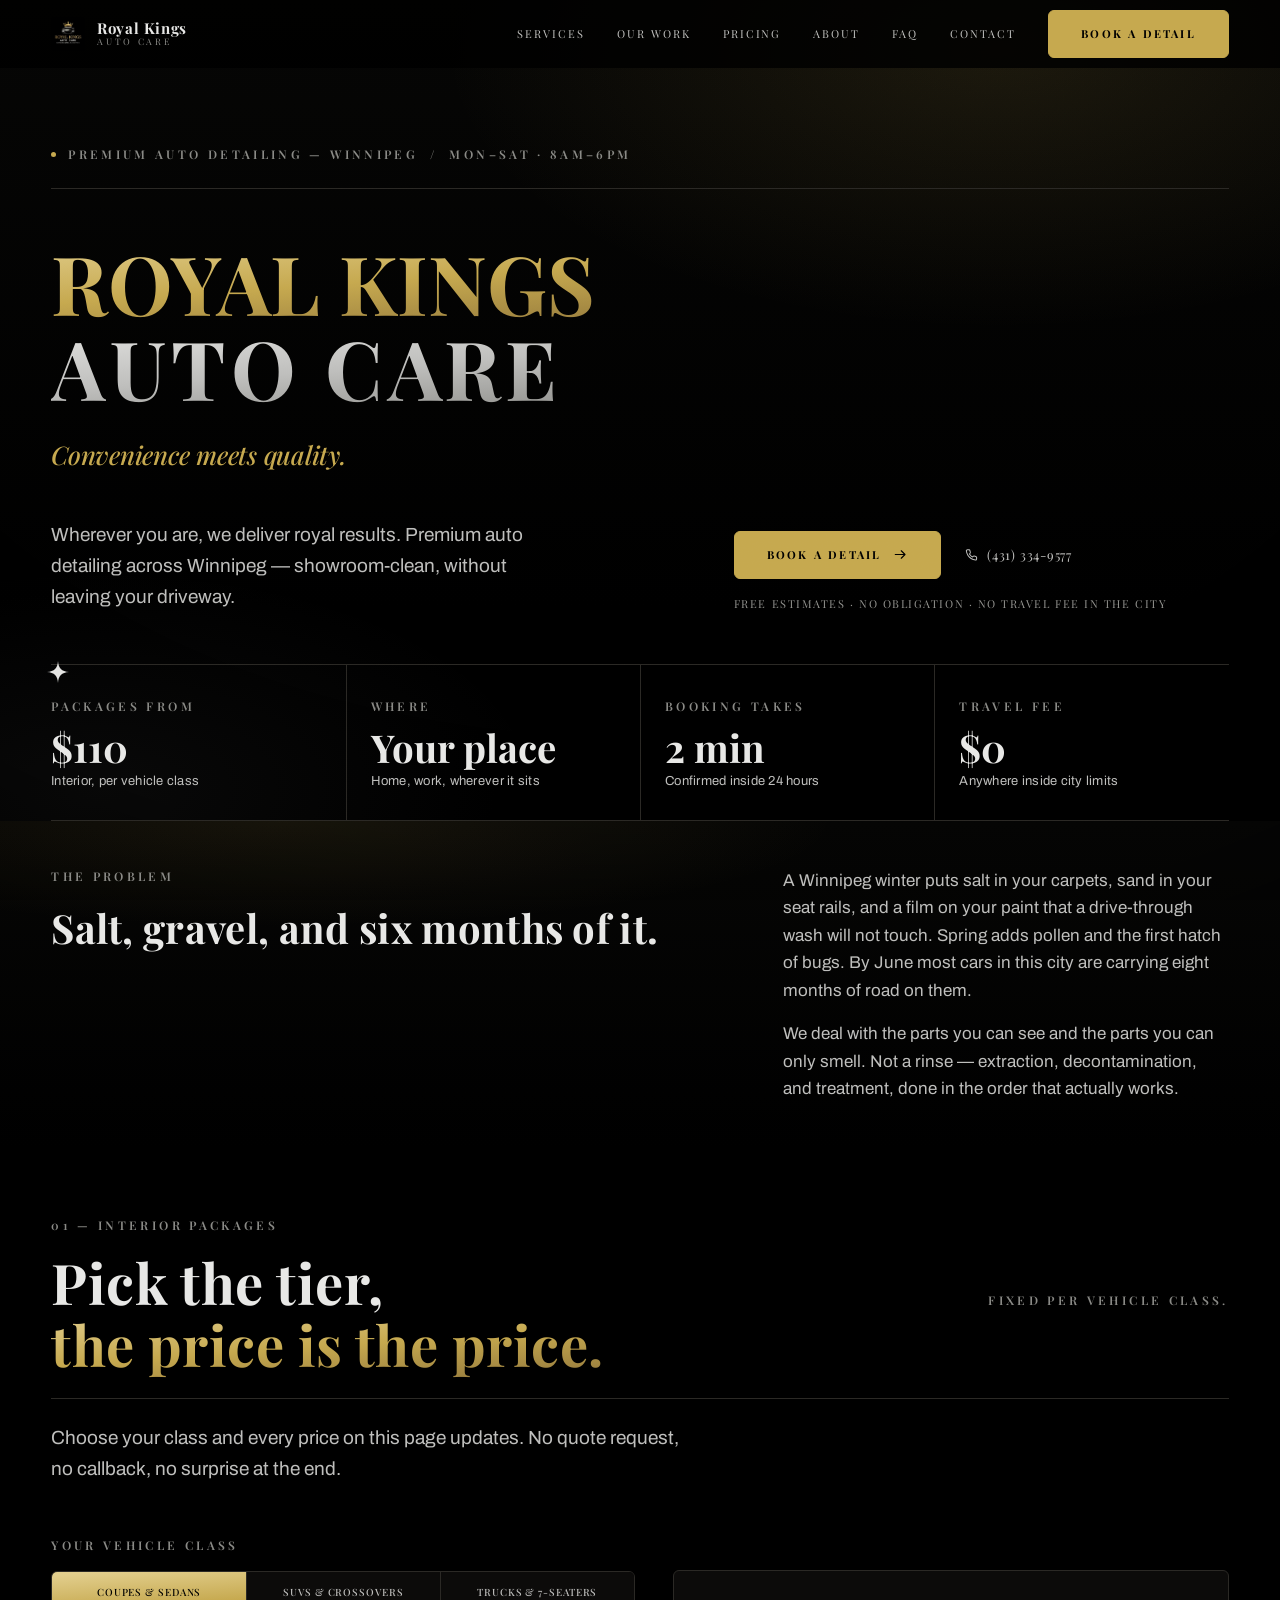
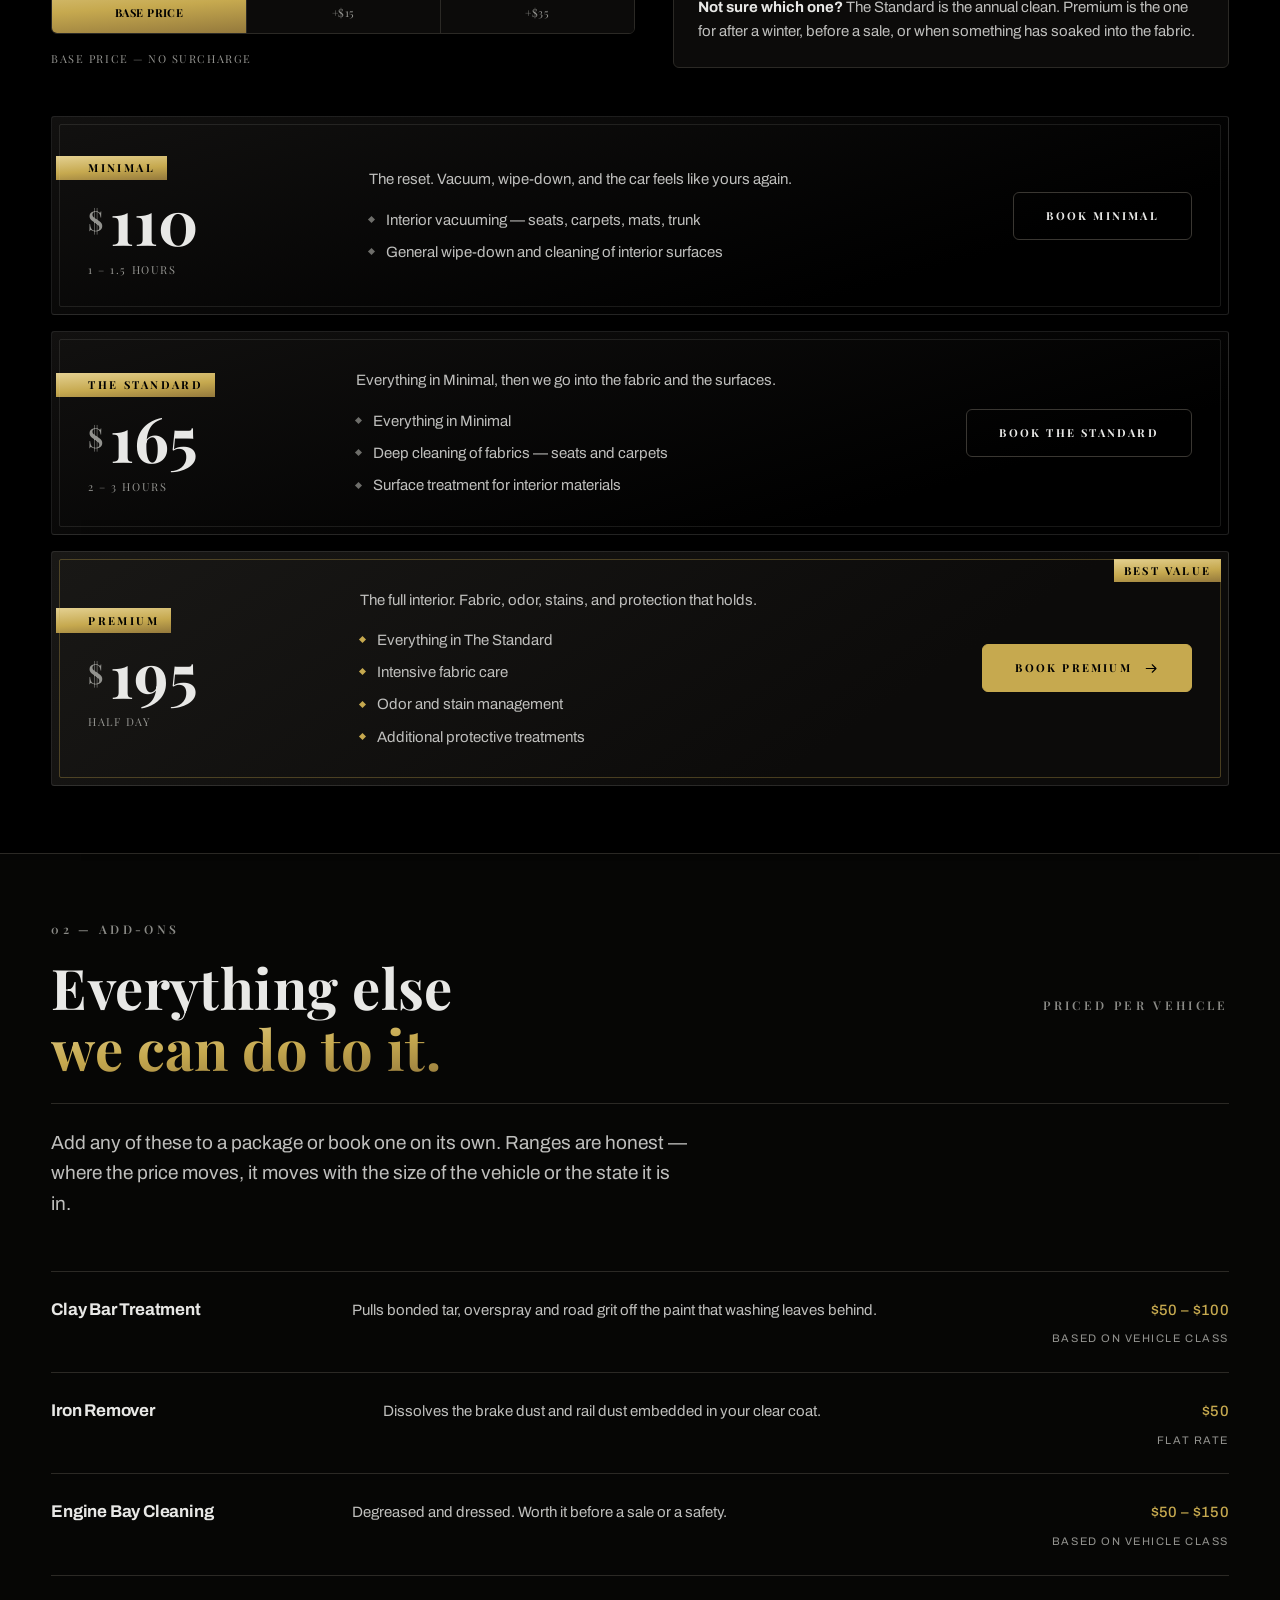
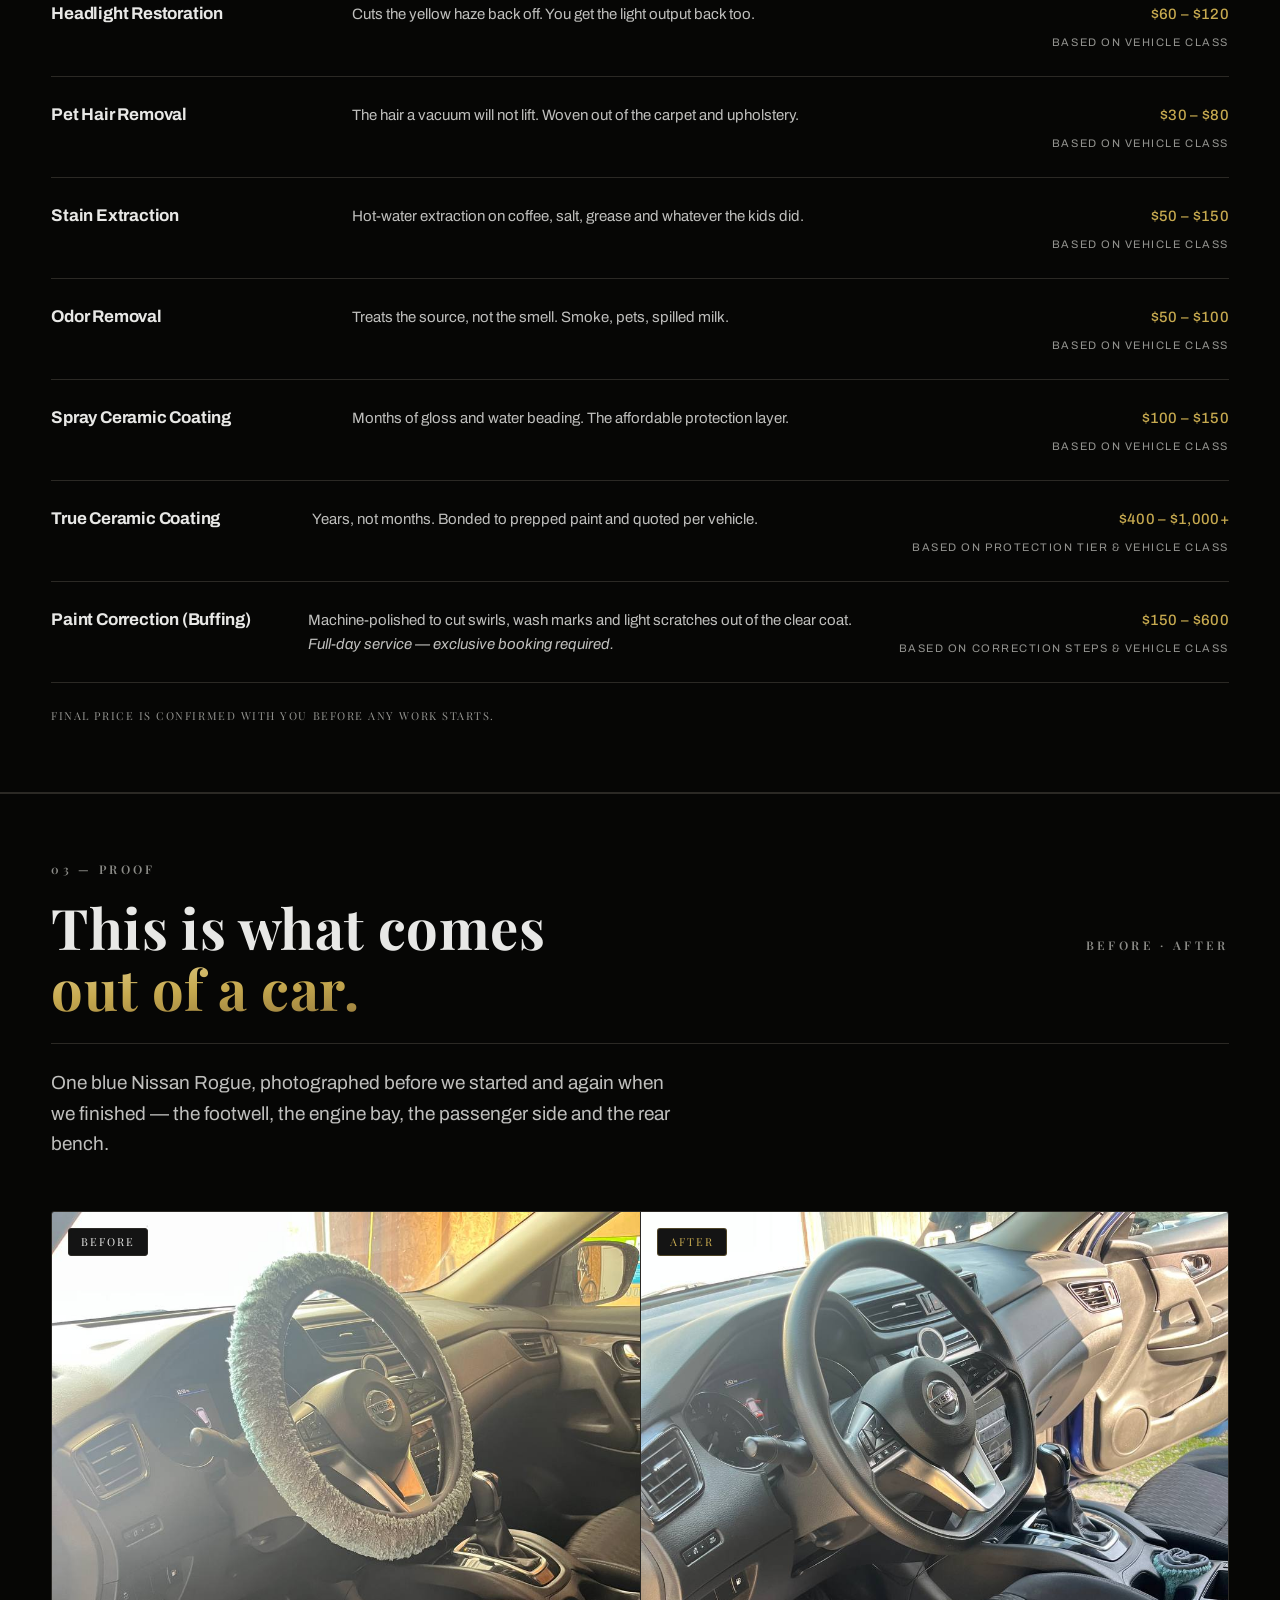
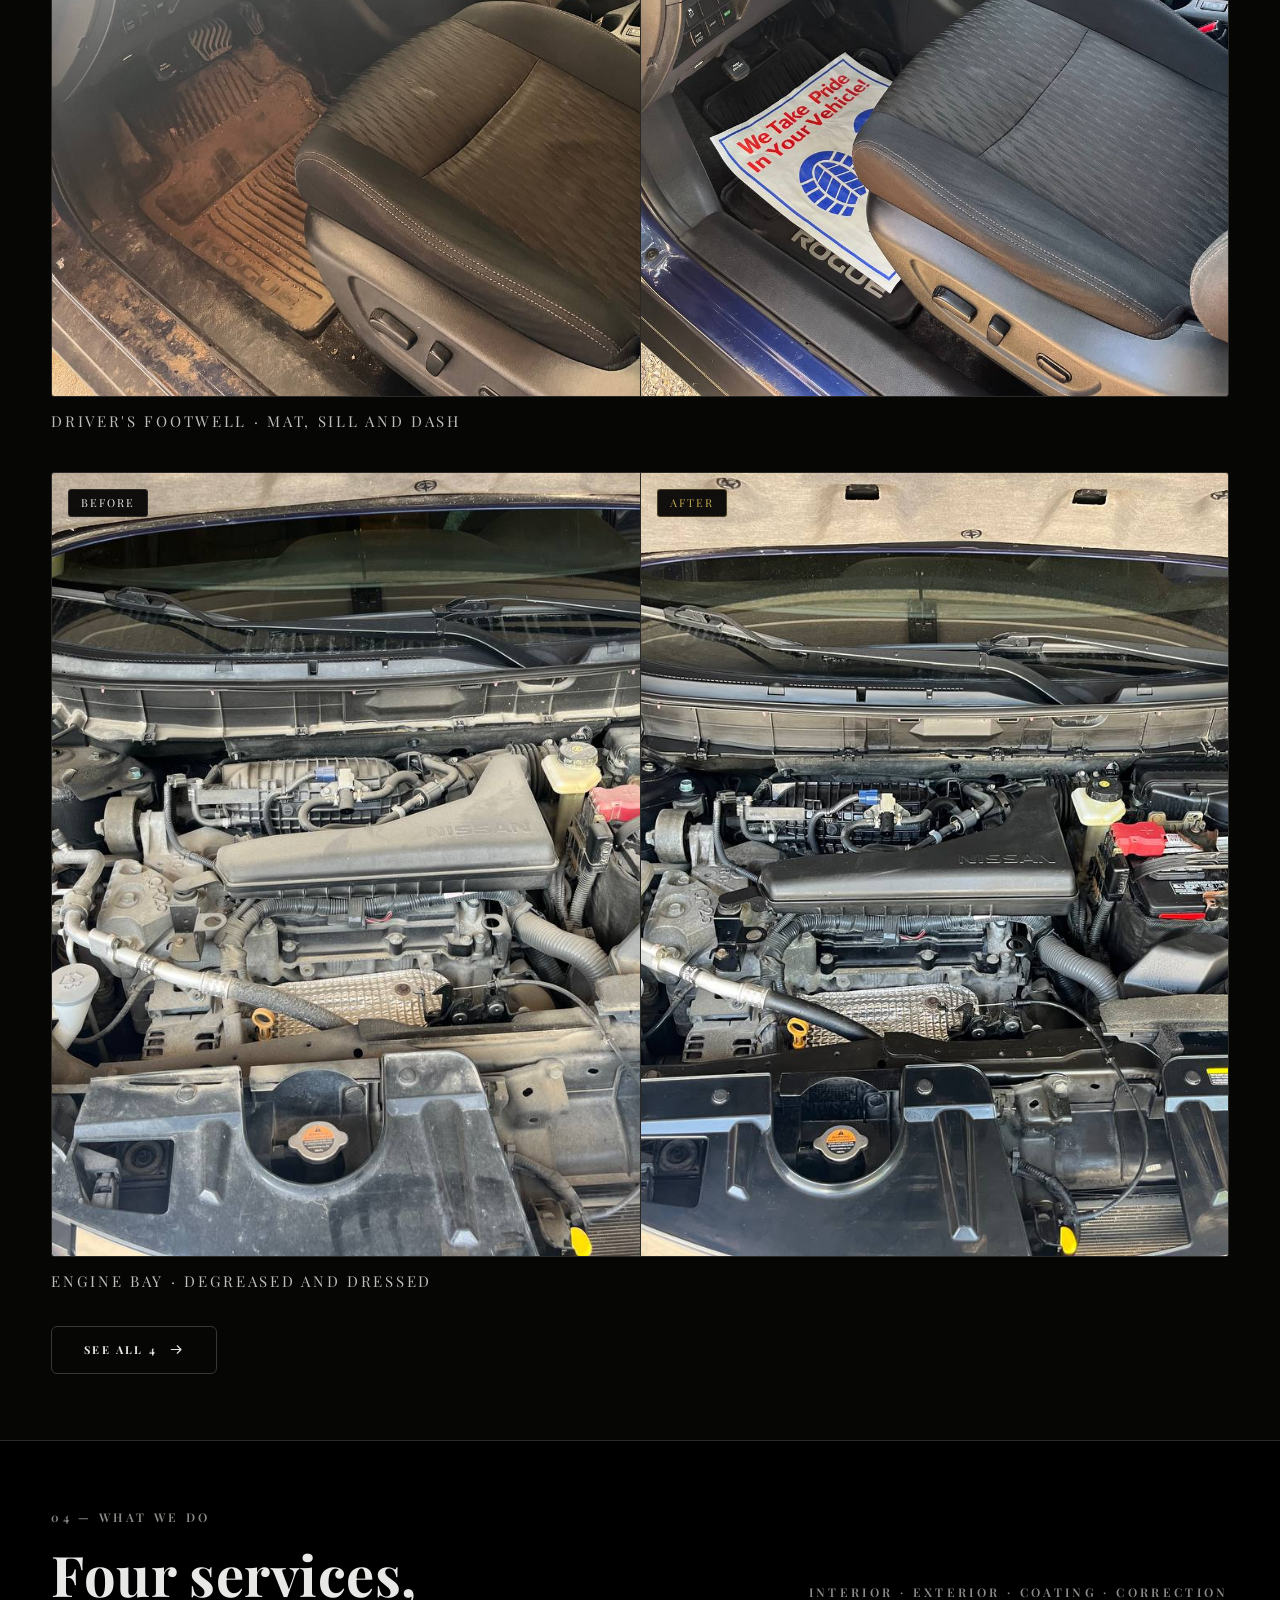
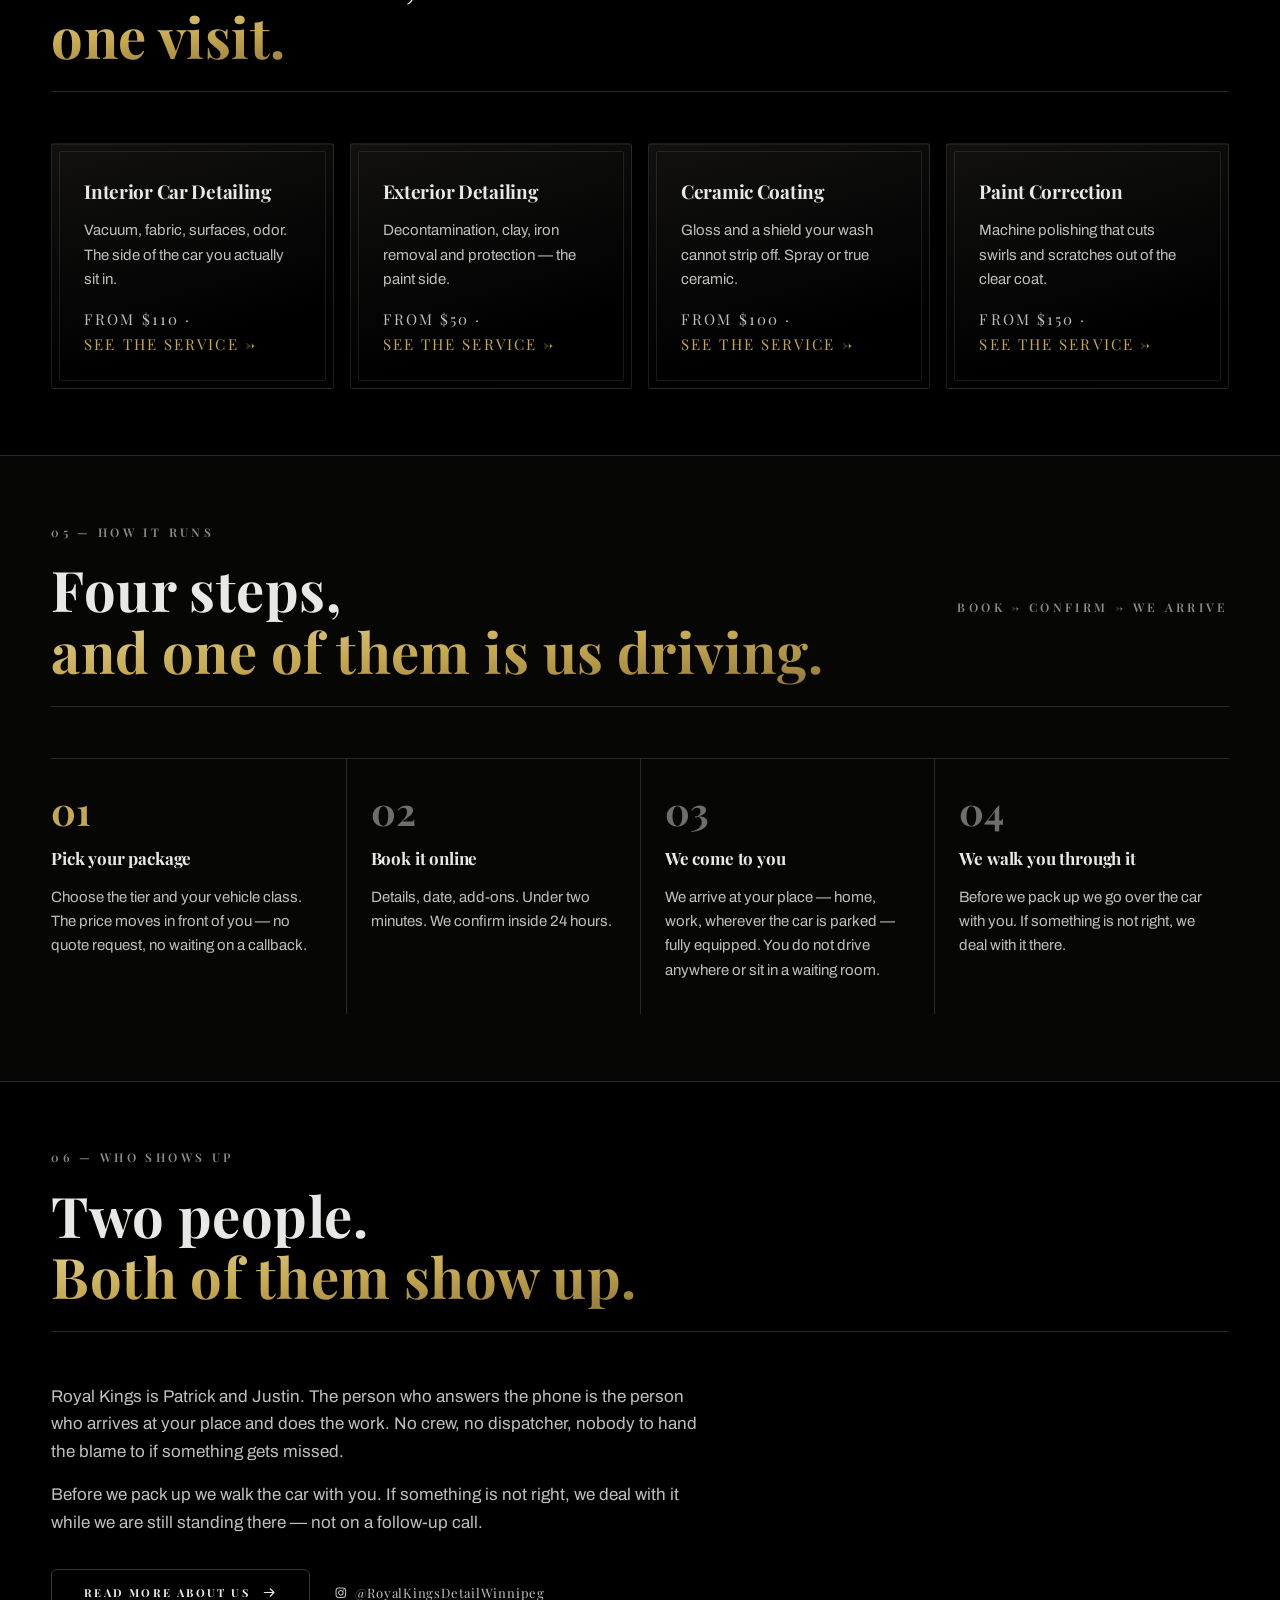
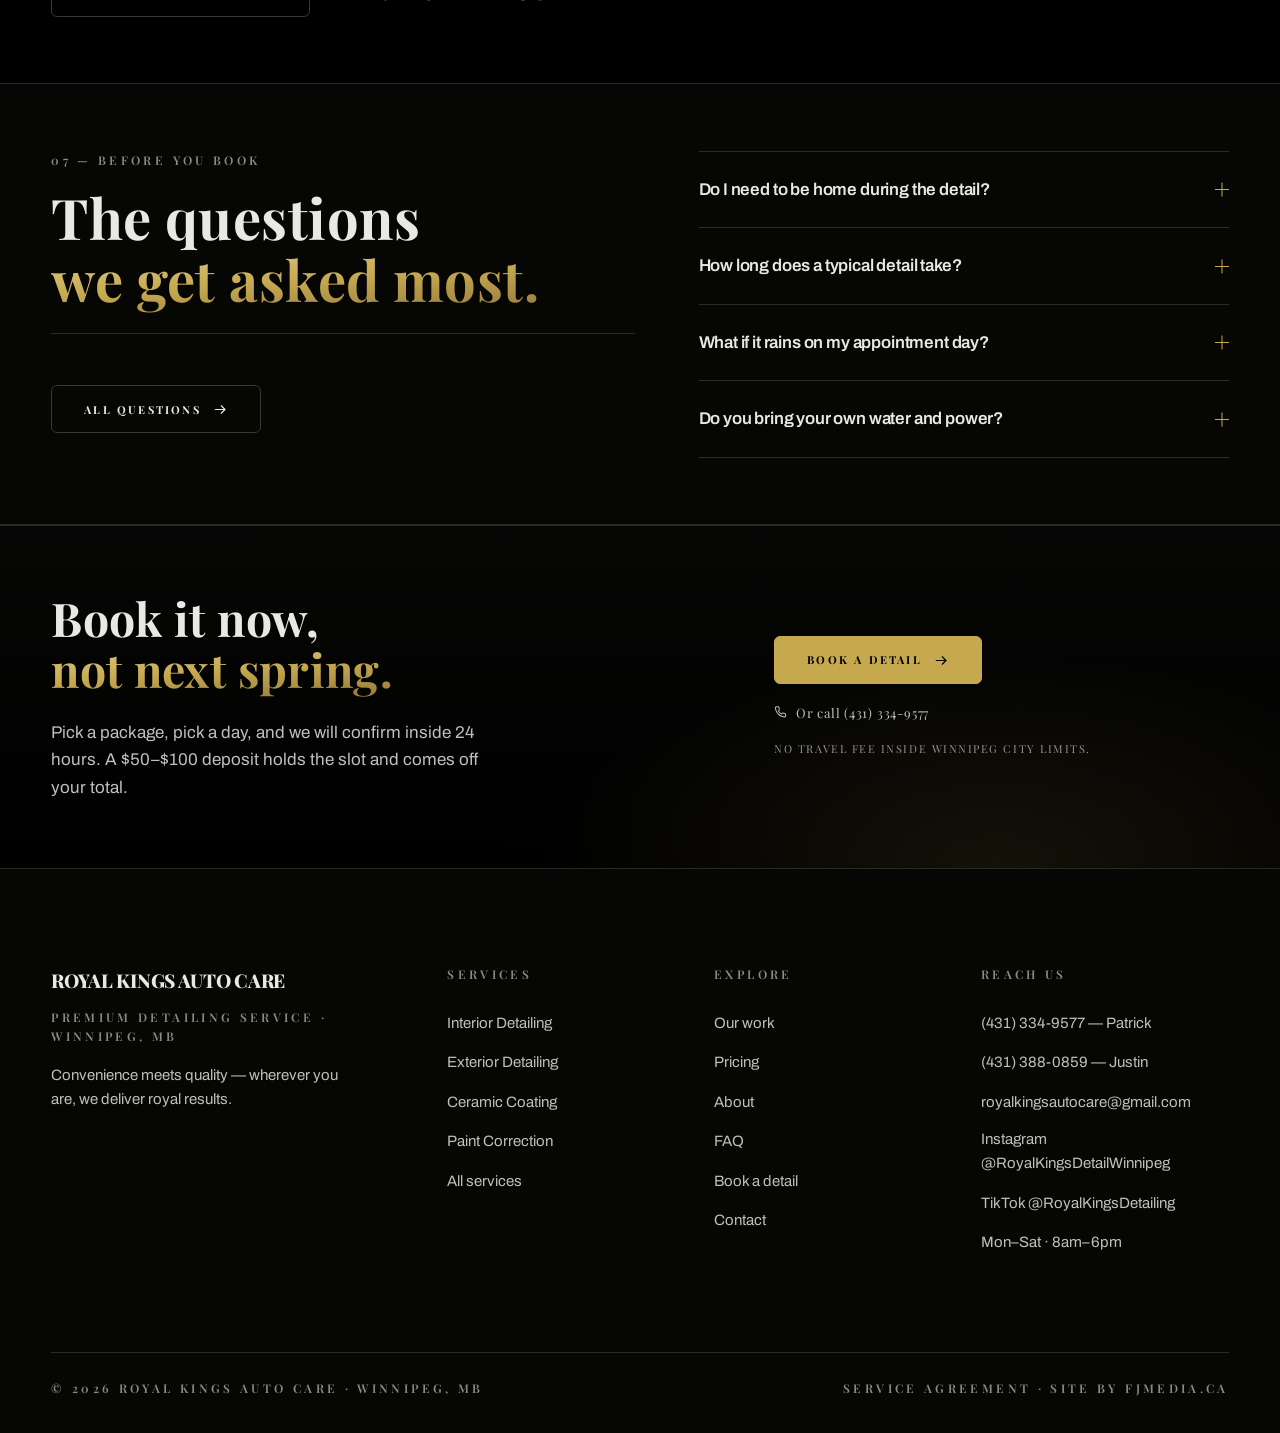
==== commit 5f407bb3: "Ship the sign theme: apply it statically, no JS, no switcher James approved the skin from the publis" ====
--- a/index.html
+++ b/index.html
@@ -1,5 +1,5 @@
 <!DOCTYPE html>
-<html lang="en-CA">
+<html lang="en-CA" data-theme="sign">
 <head>
 
   <meta charset="utf-8">
@@ -18,13 +18,15 @@
   <meta name="twitter:title" content="Premium Auto Detailing Winnipeg | Royal Kings Auto Care">
   <meta name="twitter:description" content="Interior and exterior auto detailing in Winnipeg. Packages from $110, we come to you, no travel fee in the city. Book online in two minutes.">
   <meta name="twitter:image" content="https://www.royalkingsdetailingwpg.ca/Logo.jpg">
-  <meta name="theme-color" content="#06070A">
-  <link rel="icon" type="image/svg+xml" href="data:image/svg+xml,%3Csvg xmlns='http://www.w3.org/2000/svg' viewBox='0 0 32 32'%3E%3Crect width='32' height='32' fill='%2306070A'/%3E%3Cpath d='M5 20.5 L7 10 L12.5 15 L16 7 L19.5 15 L25 10 L27 20.5 Z' fill='%23C9A227'/%3E%3Crect x='5' y='22.5' width='22' height='3' fill='%23C9A227'/%3E%3C/svg%3E">
+  <meta name="theme-color" content="#000000">
+  <link rel="icon" type="image/svg+xml" href="data:image/svg+xml,%3Csvg xmlns='http://www.w3.org/2000/svg' viewBox='0 0 32 32'%3E%3Crect width='32' height='32' fill='%23000000'/%3E%3Cpath d='M5 20.5 L7 10 L12.5 15 L16 7 L19.5 15 L25 10 L27 20.5 Z' fill='%23C6A94F'/%3E%3Crect x='5' y='22.5' width='22' height='3' fill='%23C6A94F'/%3E%3C/svg%3E">
   <link rel="apple-touch-icon" href="/Logo.jpg">
   <link rel="preconnect" href="https://fonts.googleapis.com">
   <link rel="preconnect" href="https://fonts.gstatic.com" crossorigin>
   <link rel="stylesheet" href="https://fonts.googleapis.com/css2?family=Archivo:wdth,wght@62..125,400..800&family=JetBrains+Mono:wght@400;500;700&display=swap">
   <link rel="stylesheet" href="/assets/rk.css">
+  <link rel="stylesheet" href="https://fonts.googleapis.com/css2?family=Playfair+Display:wght@400..900&display=swap">
+  <link rel="stylesheet" href="/assets/rk-sign.css">
 
   <script type="application/ld+json">{"@context":"https://schema.org","@type":"AutoDetailing","@id":"https://www.royalkingsdetailingwpg.ca/#business","name":"Royal Kings Auto Care","alternateName":"Royal Kings Auto Care — Premium Detailing Service","slogan":"Convenience meets quality — wherever you are, we deliver royal results.","description":"Premium Auto Detailing in Winnipeg, MB. Interior packages from $110. We come to you.","url":"https://www.royalkingsdetailingwpg.ca/","image":"https://www.royalkingsdetailingwpg.ca/Logo.jpg","logo":"https://www.royalkingsdetailingwpg.ca/Logo.jpg","telephone":["+14313349577","+14313880859"],"email":"royalkingsautocare@gmail.com","address":{"@type":"PostalAddress","addressLocality":"Winnipeg","addressRegion":"MB","addressCountry":"CA"},"areaServed":{"@type":"City","name":"Winnipeg"},"priceRange":"$$","currenciesAccepted":"CAD","paymentAccepted":"e-Transfer, cash, and major cards","sameAs":["https://www.instagram.com/RoyalKingsDetailWinnipeg/","https://www.tiktok.com/@RoyalKingsDetailing"],"openingHoursSpecification":[{"@type":"OpeningHoursSpecification","dayOfWeek":["Monday","Tuesday","Wednesday","Thursday","Friday","Saturday"],"opens":"08:00","closes":"18:00"}],"makesOffer":[{"@type":"Offer","itemOffered":{"@type":"Service","name":"Interior Car Detailing Winnipeg","url":"https://www.royalkingsdetailingwpg.ca/services/interior-car-detailing-winnipeg"},"priceCurrency":"CAD","priceSpecification":{"@type":"PriceSpecification","minPrice":110,"priceCurrency":"CAD"}},{"@type":"Offer","itemOffered":{"@type":"Service","name":"Exterior Detailing Winnipeg","url":"https://www.royalkingsdetailingwpg.ca/services/exterior-detailing-winnipeg"},"priceCurrency":"CAD","priceSpecification":{"@type":"PriceSpecification","minPrice":50,"priceCurrency":"CAD"}},{"@type":"Offer","itemOffered":{"@type":"Service","name":"Ceramic Coating Winnipeg","url":"https://www.royalkingsdetailingwpg.ca/services/ceramic-coating-winnipeg"},"priceCurrency":"CAD","priceSpecification":{"@type":"PriceSpecification","minPrice":100,"priceCurrency":"CAD"}},{"@type":"Offer","itemOffered":{"@type":"Service","name":"Paint Correction Winnipeg","url":"https://www.royalkingsdetailingwpg.ca/services/paint-correction-winnipeg"},"priceCurrency":"CAD","priceSpecification":{"@type":"PriceSpecification","minPrice":150,"priceCurrency":"CAD"}}]}</script>
   <script type="application/ld+json">{"@context":"https://schema.org","@type":"FAQPage","mainEntity":[{"@type":"Question","name":"Do I need to be home during the detail?","acceptedAnswer":{"@type":"Answer","text":"Not necessarily. As long as we have access to the vehicle and a water/power source nearby, you’re free to go about your day. Most clients leave the keys and let us handle it."}},{"@type":"Question","name":"How long does a typical detail take?","acceptedAnswer":{"@type":"Answer","text":"The Minimal package takes about 1-1.5 hours. The Standard runs 2-3 hours. Premium and add-on services like paint correction can take a full day depending on vehicle size and condition."}},{"@type":"Question","name":"What if it rains on my appointment day?","acceptedAnswer":{"@type":"Answer","text":"We’ll reach out to reschedule at no extra charge. Interior details can still happen under covered areas like garages or carports. We’ll work with you to find the best option."}},{"@type":"Question","name":"Do you bring your own water and power?","acceptedAnswer":{"@type":"Answer","text":"We come fully equipped with our own tools and supplies. We just need access to a standard outdoor outlet and water spigot for exterior work. Interior-only jobs don’t need either."}}]}</script>
--- a/assets/rk-sign.css
+++ b/assets/rk-sign.css
@@ -0,0 +1,303 @@
+/* ════════════════════════════════════════════════════════════════════
+   Royal Kings — WARM theme, derived from the logo
+
+   Every value below was sampled out of the logo art rather than guessed.
+   Source: the logo panel of `Pricing and Style/Main_1.jpg`, upscaled and
+   pixel-sampled per region (crown, car body, wordmark, sub-wordmark).
+
+   WHAT THE LOGO ACTUALLY SAYS
+   ---------------------------
+   1. The ground is PURE BLACK. #000000, measured across all four regions.
+      Not the warm brown-black the old site used — that was the old site's
+      choice, not the mark's.
+   2. There are TWO METALS, not one. "ROYAL KINGS" is a gold gradient;
+      "AUTO CARE" is CHROME. The car is chrome. No theme here used chrome
+      at all before this, which was the biggest thing being left on the
+      table.
+        gold    shadow #94793C · mid #C6A94F · highlight #E2CE8D
+        chrome  shadow #7E7E7E · mid #BFBFBD · highlight #E4E4E2
+        car body runs slightly olive-warm: #868478 · #A7A49B · #C8C7C2
+   3. The gold is never flat — it is always a gradient, light at the top of
+      a letterform and bronze at the foot.
+   4. The type is a HIGH-CONTRAST SERIF in caps: hairline-fine flat serifs
+      against thick stems. That is a Didone/transitional voice, NOT the
+      Roman inscriptional face the classic theme uses — Cinzel has low
+      contrast and chunky serifs, which is a different animal. Playfair
+      Display is the closest robust match on Google Fonts.
+   5. Hierarchy inside the mark is set by METAL and TRACKING, not by size
+      alone: gold + normal tracking for the name, chrome + very wide
+      tracking for the descriptor. That maps directly onto heading vs label.
+   6. The car is not a filled shape — it is EDGE-LIT. Thin bright highlight
+      strokes on black, like a panel catching a light in a dark bay.
+   7. The signature mark is a four-point specular sparkle, so that replaces
+      the v3 bracket notch here.
+
+   Warmth therefore comes from the LIGHT, not the surfaces — black room,
+   gold lamp. That is what the mark does, and it is why this still reads
+   warm next to v3 despite a near-neutral ground.
+   ════════════════════════════════════════════════════════════════════ */
+
+:root[data-theme='sign'] {
+  /* Pure black, opened up with the faintest olive-warm lift measured off
+     the car body so the surfaces are not clinically cool. */
+  --void:       #000000;
+  --carbon:     #060605;
+  --graphite:   #0C0B0A;
+  --graphite-2: #121110;
+  --steel:      #191816;
+  --steel-2:    #22201D;
+  --edge:       #2B2925;
+  --edge-2:     #3A3732;
+  --edge-gold:  rgba(198, 169, 79, 0.32);
+
+  /* Gold — measured. Lighter and more champagne/brass than the #C9A227 the
+     other two themes use, which was the old site's value, not the mark's. */
+  --gold:      #C6A94F;
+  --gold-hi:   #E2CE8D;
+  --gold-lo:   #94793C;
+  --gold-ink:  #000000;
+  --gold-veil: rgba(198, 169, 79, 0.10);
+  --gold-wash: rgba(198, 169, 79, 0.055);
+
+  /* Chrome — the second metal, straight off "AUTO CARE" and the car. */
+  --chrome:    #BFBFBD;
+  --chrome-hi: #E4E4E2;
+  /* The logo's chrome shadow measures #7E7E7E, which clears 4.5:1 on pure
+     black but drops to 4.37:1 on the featured card's lighter surface — the
+     classic "grey tuned for the page bg fails on the panel" trap. Lifted the
+     minimum that clears it everywhere (5.2:1 on --steel, 5.9:1 on black). */
+  --chrome-lo: #8A8A86;
+
+  /* Text follows the chrome ramp: neutral off-white, not cream. The mark's
+     descriptor measures #E4E4E2 — silver, with no warmth in it. */
+  --text:   #E8E8E6;
+  --text-2: #BFBFBD;
+  --text-3: #93938F;
+  --text-4: #6E6E6A;
+
+  --display: 'Playfair Display', Georgia, 'Times New Roman', serif;
+  /* Labels are the "AUTO CARE" role: same serif, chrome, very wide caps. */
+  --mono:    'Playfair Display', Georgia, serif;
+
+  --r-xs: 3px; --r-sm: 6px; --r-md: 12px; --r-pill: 999px;
+
+  --sh-inset: inset 0 1px 0 rgba(228, 228, 226, 0.06);
+  --sh-lift:  0 22px 56px -30px rgba(0, 0, 0, 1);
+  --sh-panel: 0 44px 90px -46px rgba(0, 0, 0, 1);
+}
+
+/* ── Type: high-contrast serif caps ──────────────────────────────────
+   Playfair has real hairlines, so it must not be squeezed — font-stretch
+   goes to normal and the tracking turns positive, the way the wordmark
+   sets it. */
+:root[data-theme='sign'] .hero-h1 {
+  font-stretch: normal;
+  font-weight: 700;
+  letter-spacing: 0.005em;
+  line-height: 1.04;
+  font-size: clamp(2.5rem, 1.4rem + 5vw, 5.1rem);
+}
+:root[data-theme='sign'] .sec-head h2,
+:root[data-theme='sign'] .cta h2 {
+  font-stretch: normal;
+  font-weight: 700;
+  letter-spacing: 0.008em;
+  line-height: 1.1;
+  text-transform: none;   /* caps in a hairline serif close up and grey out */
+}
+:root[data-theme='sign'] .cta h2 { font-size: clamp(1.8rem, 1.24rem + 2.35vw, 2.9rem); }
+:root[data-theme='sign'] h2[style*='text-transform'] {
+  text-transform: none !important;
+  font-stretch: normal !important;
+  letter-spacing: 0.008em !important;
+}
+:root[data-theme='sign'] .pq p { font-stretch: normal; letter-spacing: 0.008em; }
+
+/* The gold gradient, exactly as the wordmark renders it: highlight at the
+   cap line, bronze at the baseline. Display sizes only — a hairline serif
+   fading to bronze is unreadable at label sizes. */
+:root[data-theme='sign'] :is(.hero-h1, .sec-head h2, .cta h2, .pq p) em,
+:root[data-theme='sign'] :is(h1, h2) .gold {
+  font-style: normal;
+  background: linear-gradient(176deg, var(--gold-hi) 6%, var(--gold) 52%, var(--gold-lo) 97%);
+  -webkit-background-clip: text; background-clip: text;
+  -webkit-text-fill-color: transparent;
+}
+:root[data-theme='sign'] .gold { color: var(--gold); }
+
+/* Labels = the "AUTO CARE" treatment: chrome, wide-tracked serif caps.
+   .pkg-name is deliberately NOT in this list: in this theme the tier label is
+   the filled gold bar (see the corrections block), so chrome text on a gold
+   fill would be the one place the two metals collide. */
+:root[data-theme='sign'] :is(.kicker, .sec-head-meta, .spec-k, .tile-k,
+  .field label, .foot h3, .crumb, .hero-crumb, .foot-bar, .pq cite, .foot-svc) {
+  font-weight: 600;
+  font-size: 0.75rem;
+  letter-spacing: 0.28em;
+  color: var(--chrome-lo);
+}
+:root[data-theme='sign'] :is(.hero-fine, .seg-note, .mrow-basis, .addon-basis, .pkg-meta) {
+  letter-spacing: 0.14em;
+}
+:root[data-theme='sign'] .btn { font-family: var(--display); font-weight: 700; letter-spacing: 0.2em; }
+:root[data-theme='sign'] .brand-txt b { font-family: var(--display); font-weight: 700; font-stretch: normal; letter-spacing: 0.04em; }
+:root[data-theme='sign'] .brand-txt span { color: var(--chrome-lo); letter-spacing: 0.3em; }
+
+/* Numerals in the serif — Playfair's figures are the point of using it. */
+:root[data-theme='sign'] :is(.pkg-price, .spec-v, .estimate-v, .step-n) {
+  font-stretch: normal; font-weight: 700; letter-spacing: 0.002em;
+}
+:root[data-theme='sign'] .spec-v small,
+:root[data-theme='sign'] .mrow-price,
+:root[data-theme='sign'] .addon-price { font-family: var(--sans); letter-spacing: 0.02em; }
+
+/* ── Surfaces: black room, gold lamp ─────────────────────────────── */
+:root[data-theme='sign'] body {
+  background:
+    radial-gradient(1100px 800px at 50% -8%, rgba(198, 169, 79, 0.07), transparent 62%),
+    linear-gradient(180deg, var(--carbon), var(--void) 46%);
+  background-attachment: fixed;
+  background-color: var(--void);
+}
+:root[data-theme='sign'] .hero-bg {
+  background:
+    radial-gradient(70% 55% at 78% 6%, rgba(198, 169, 79, 0.12), transparent 62%),
+    radial-gradient(54% 42% at 8% 96%, rgba(191, 191, 189, 0.05), transparent 64%),
+    linear-gradient(180deg, var(--carbon) 0%, var(--void) 74%);
+}
+
+/* Edge-lit, like the car: a hard chrome highlight raking a dark panel. */
+:root[data-theme='sign'] .plate {
+  background-image:
+    linear-gradient(114deg, transparent 32%, rgba(228, 228, 226, 0.12) 45%, rgba(228, 228, 226, 0.02) 52%, transparent 68%),
+    radial-gradient(116% 86% at 18% 0%, rgba(198, 169, 79, 0.10), transparent 58%),
+    linear-gradient(168deg, var(--steel) 0%, var(--void) 90%);
+}
+:root[data-theme='sign'] .card,
+:root[data-theme='sign'] .pkg { background: linear-gradient(164deg, var(--graphite-2), var(--void) 76%); }
+:root[data-theme='sign'] .pkg-featured { background: linear-gradient(146deg, var(--steel), var(--graphite) 70%); }
+:root[data-theme='sign'] .seg-btn[aria-pressed='true'] {
+  background: linear-gradient(176deg, var(--gold-hi) 4%, var(--gold) 55%, var(--gold-lo) 100%);
+  color: var(--gold-ink); box-shadow: none; font-weight: 700;
+}
+:root[data-theme='sign'] .seg-btn[aria-pressed='true'] .seg-s { color: var(--gold-ink); }
+
+/* ── Signature: the four-point sparkle off the car's shoulder ─────── */
+:root[data-theme='sign'] .bkt::before,
+:root[data-theme='sign'] .bkt-br::after {
+  width: 22px; height: 22px; border: 0;
+  background: no-repeat center/contain
+    url("data:image/svg+xml,%3Csvg xmlns='http://www.w3.org/2000/svg' viewBox='0 0 24 24'%3E%3Cpath d='M12 0c.55 8.1 3.9 11.45 12 12-8.1.55-11.45 3.9-12 12-.55-8.1-3.9-11.45-12-12C8.1 11.45 11.45 8.1 12 0Z' fill='%23E4E4E2'/%3E%3C/svg%3E");
+}
+:root[data-theme='sign'] .bkt::before { top: -4px; left: -4px; }
+:root[data-theme='sign'] .bkt-br::after { right: -4px; bottom: -4px; opacity: 0.5; }
+
+/* The mark sits inside a hairline frame; the grain would grey these
+   surfaces, so it softens. */
+:root[data-theme='sign'] body::after { opacity: 0.03; mix-blend-mode: soft-light; }
+
+/* ════════════════════════════════════════════════════════════════════
+   CORRECTIONS AGAINST THE REAL-WORLD COLLATERAL (2026-08-28)
+
+   The block above was derived from the logo alone. James then supplied the
+   A-frame sign and the tri-fold brochure — the two pieces customers actually
+   hold and stand in front of. Three things the logo could not tell me:
+
+   1. THE METALS HAVE ROLES, AND I HAD THEM BACKWARDS. On the sign and the
+      brochure, "ROYAL KINGS" is the GOLD gradient and "AUTO CARE" is CHROME.
+      The logo-only reading gave gold to the descriptor. Gold is the name;
+      chrome is everything subordinate to it.
+
+   2. THE FILLED GOLD BAR IS THEIR SIGNATURE COMPONENT — and no theme I
+      built had it. Solid gold-olive rectangle, dark text, flush left,
+      label-sized caps. It carries BASIC / STANDARD / PREMIUM on the
+      brochure and INTERIOR / EXTERIOR / ENGINE BAY / BODY BUFFING on the
+      sign. It is the one detail that appears in BOTH pieces, which makes it
+      the mark's real signature — not the sparkle I picked off the car.
+
+   3. EVERY PANEL SITS INSIDE A HAIRLINE FRAME. Thin, light, inset from the
+      edge. On the sign it frames the board; on the brochure it frames each
+      of the three columns.
+
+   Deliberate divergence: the brochure sets BODY copy in the serif. Held at
+   the sans here — Playfair at 16px on a phone is a readability tax the print
+   piece does not have to pay. Display, labels and figures are serif; running
+   prose is not.
+   ════════════════════════════════════════════════════════════════════ */
+
+/* ── 1. Metals in their real roles ──────────────────────────────────
+   Scoped to the brand wordmark only. On every other page the <em> is an
+   accent WORD ("Ceramic Coating in <em>Winnipeg</em>") where gold is
+   correct and chrome would read as broken. */
+:root[data-theme='sign'] .hero-h1 .wm-a {
+  background: linear-gradient(176deg, var(--gold-hi) 6%, var(--gold) 52%, var(--gold-lo) 97%);
+  -webkit-background-clip: text; background-clip: text;
+  -webkit-text-fill-color: transparent;
+}
+:root[data-theme='sign'] .hero-h1 em.wm-b {
+  font-style: normal;
+  background: linear-gradient(176deg, var(--chrome-hi) 8%, var(--chrome) 54%, var(--chrome-lo) 100%);
+  -webkit-background-clip: text; background-clip: text;
+  -webkit-text-fill-color: transparent;
+  letter-spacing: 0.06em;   /* the descriptor is tracked wider than the name */
+}
+
+/* ── 2. The signature: the filled gold bar ──────────────────────────
+   Same detail, two roles (per the signature-detail rule): the tier label on
+   pricing, and the featured badge. Not applied to section eyebrows — a bar
+   above every section would turn a signature into wallpaper. */
+:root[data-theme='sign'] .pkg-name {
+  display: inline-block;
+  background: linear-gradient(176deg, var(--gold-hi) 4%, var(--gold) 56%, var(--gold-lo) 100%);
+  color: var(--gold-ink);
+  font-weight: 700;
+  padding: 0.34em 1.1em 0.3em;
+  margin-left: calc(var(--s-6) * -1);   /* flush to the panel edge, as printed */
+  padding-left: var(--s-6);
+  letter-spacing: 0.22em;
+}
+:root[data-theme='sign'] .pkg-featured .pkg-name { color: var(--gold-ink); }
+
+:root[data-theme='sign'] .pkg-badge {
+  background: linear-gradient(176deg, var(--gold-hi) 4%, var(--gold) 56%, var(--gold-lo) 100%);
+  color: var(--gold-ink);
+  border-radius: 0;
+  font-weight: 700;
+  letter-spacing: 0.2em;
+}
+
+/* ── 3. The hairline frame ──────────────────────────────────────────
+   Chrome at low alpha, inset — the printed frame is a thin light rule, not
+   a border in the CSS sense, so it sits INSIDE the panel rather than on it. */
+:root[data-theme='sign'] :is(.card, .pkg) {
+  position: relative;
+  border-color: rgba(191, 191, 189, 0.14);
+}
+:root[data-theme='sign'] :is(.card, .pkg)::after {
+  content: '';
+  position: absolute;
+  inset: 7px;
+  border: 1px solid rgba(228, 228, 226, 0.10);
+  pointer-events: none;
+  border-radius: 2px;
+}
+/* The featured tier carries the frame in gold, the way the brochure's
+   priced panels do. */
+:root[data-theme='sign'] .pkg-featured::after { border-color: var(--edge-gold); }
+/* .bkt already owns ::before/::after for the sparkle on some cards — the
+   frame is drawn on the panel, the sparkle on its corner, so they coexist;
+   but a card that is BOTH gets one ornament too many. Sparkle yields. */
+:root[data-theme='sign'] :is(.card, .pkg).bkt::before { display: none; }
+
+/* The badge straddles the card's top border in v3 (translateY(-50%)), which
+   works when there is one line to straddle. This theme draws a second line 7px
+   inside, so a straddling badge floats between the two and reads as detached.
+   Tuck it into the frame's corner instead — flush, square, the way every gold
+   bar on the printed material meets an edge. */
+:root[data-theme='sign'] .pkg-badge {
+  top: 7px;
+  right: 7px;
+  transform: none;
+  border-radius: 0;
+  padding: 0.3em 0.9em 0.26em;
+}
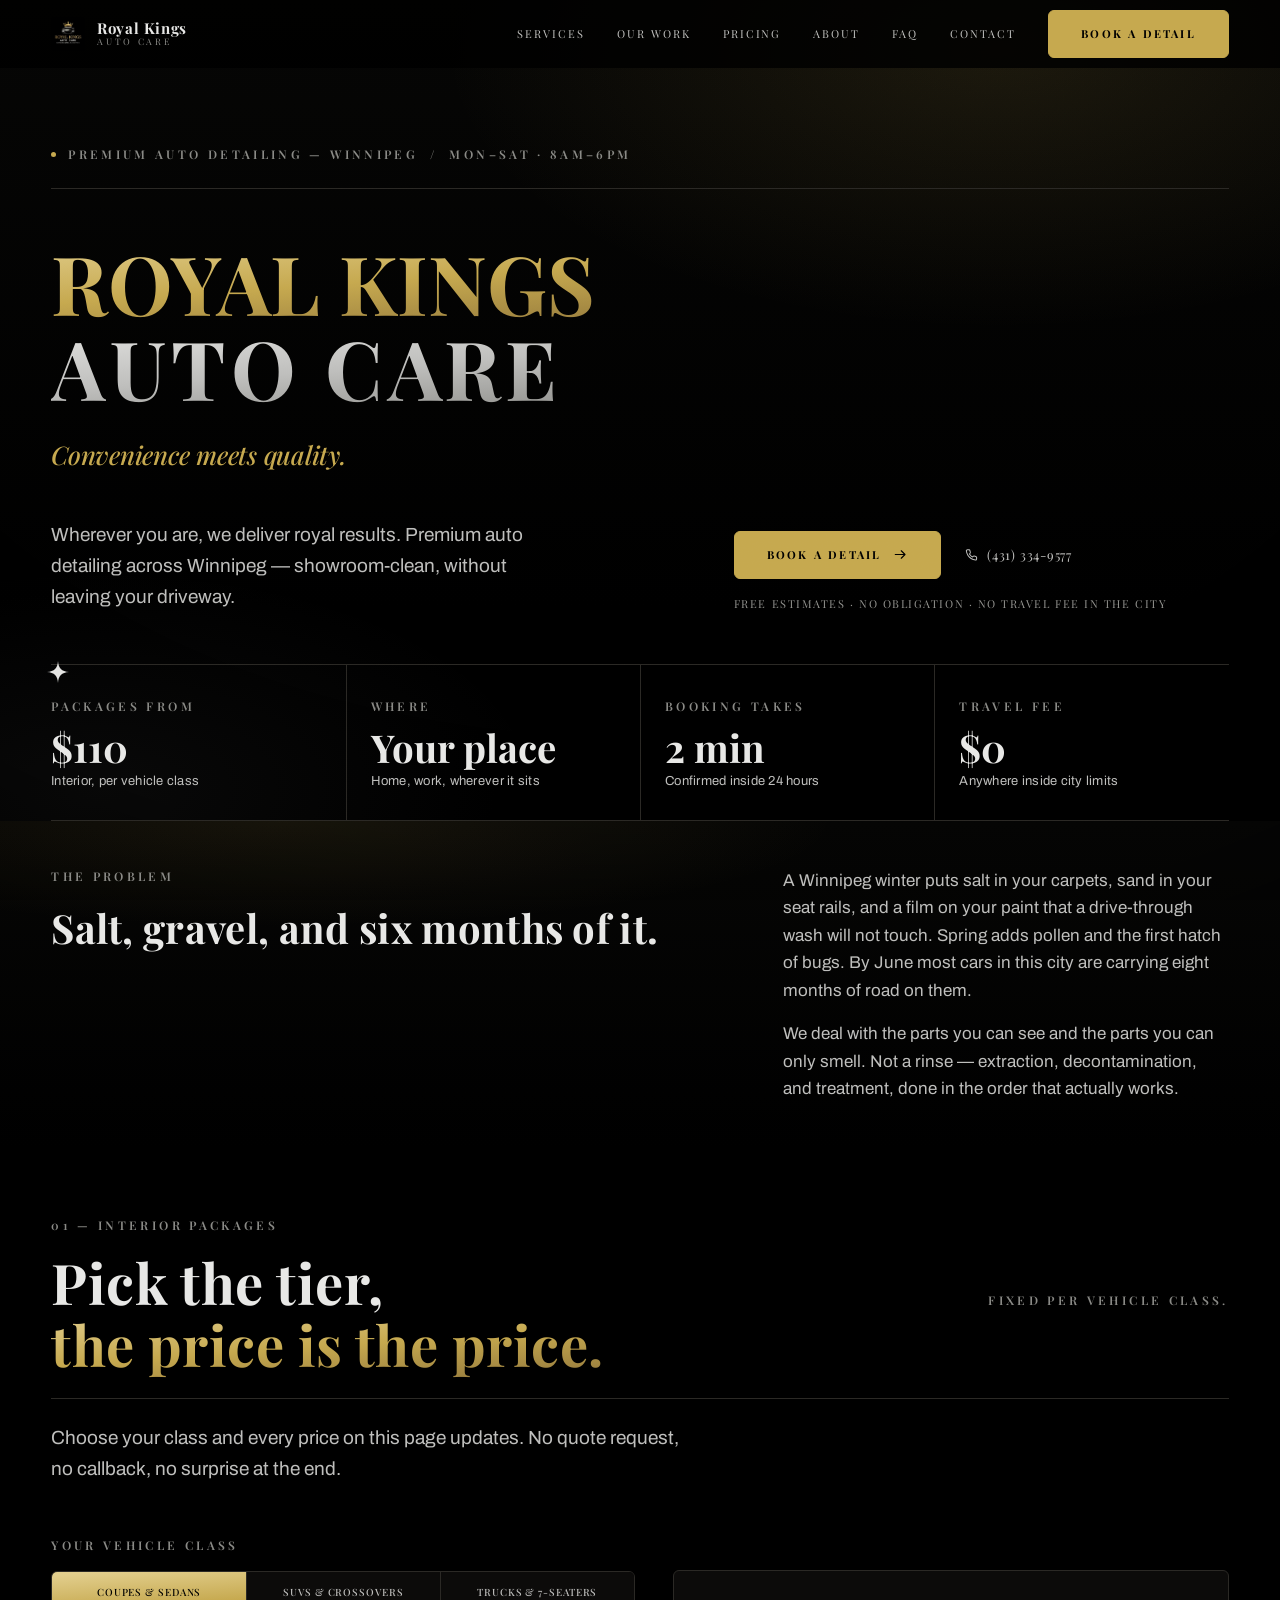
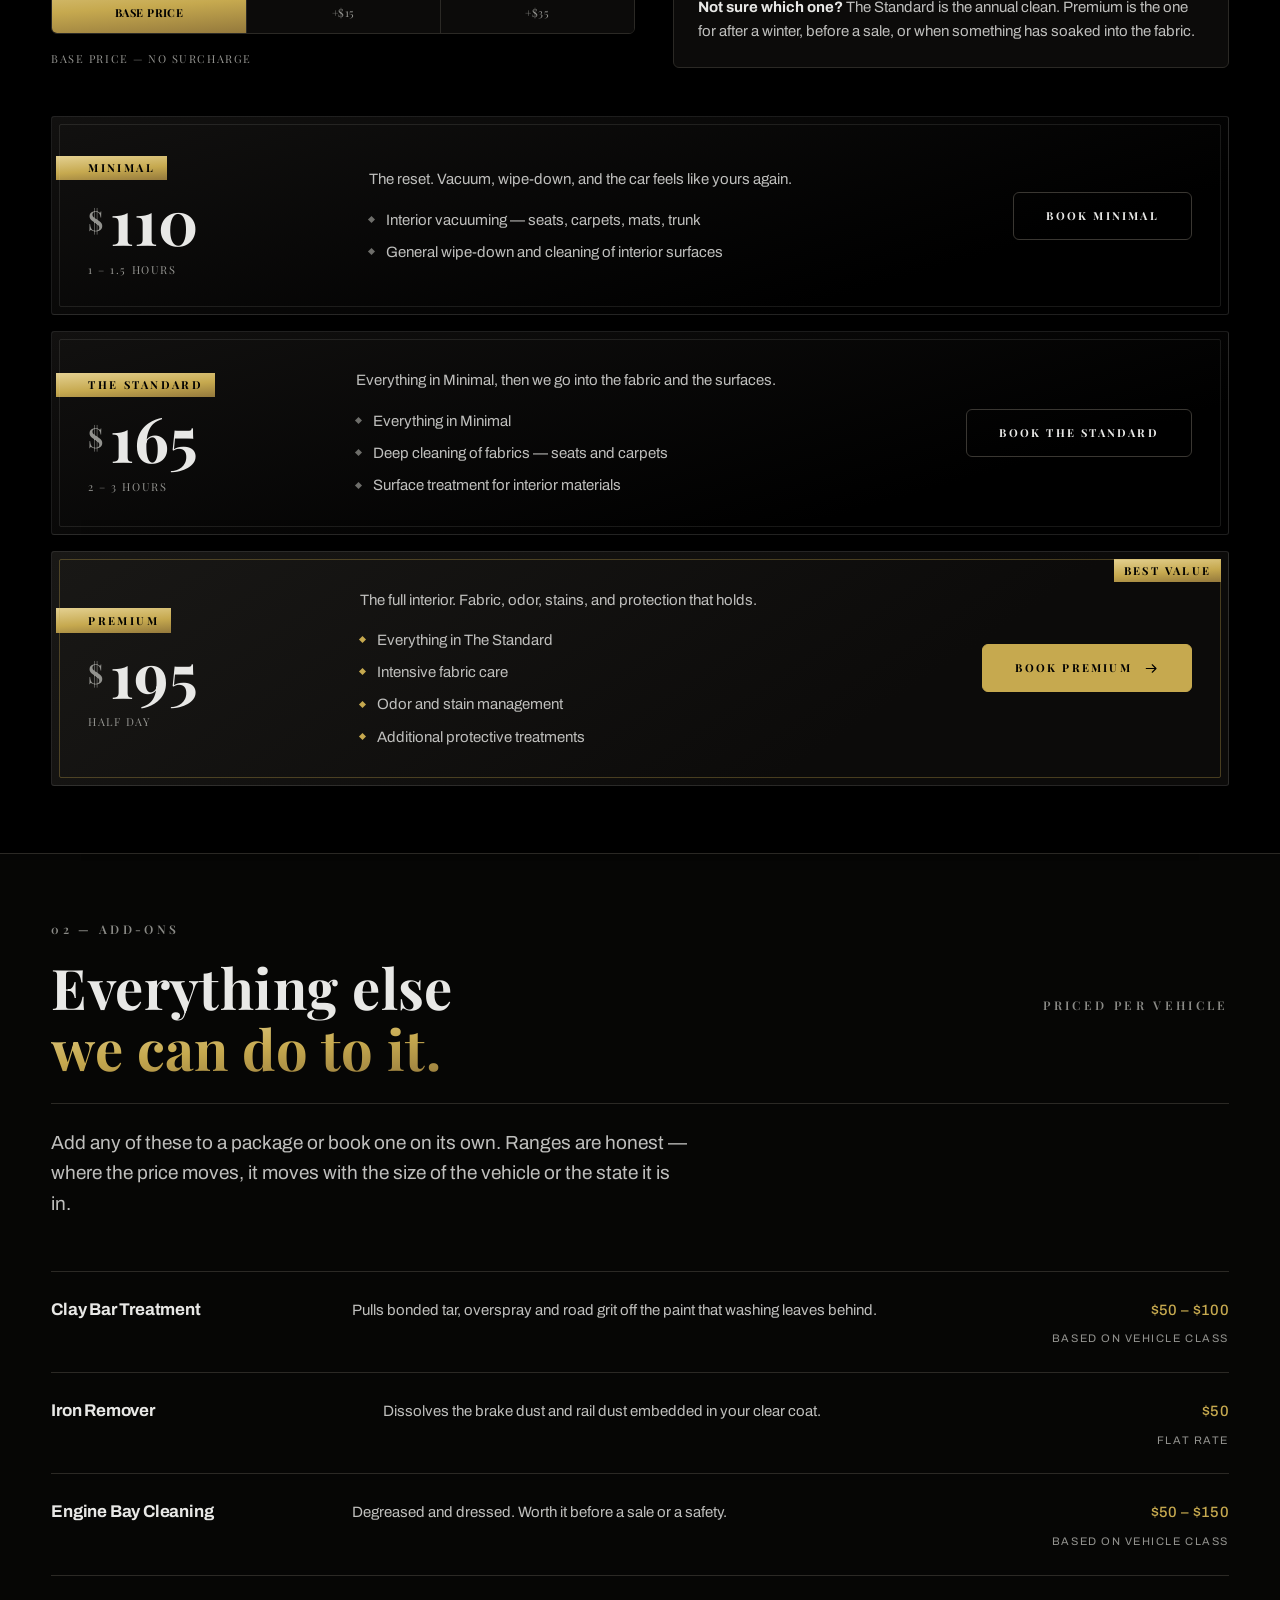
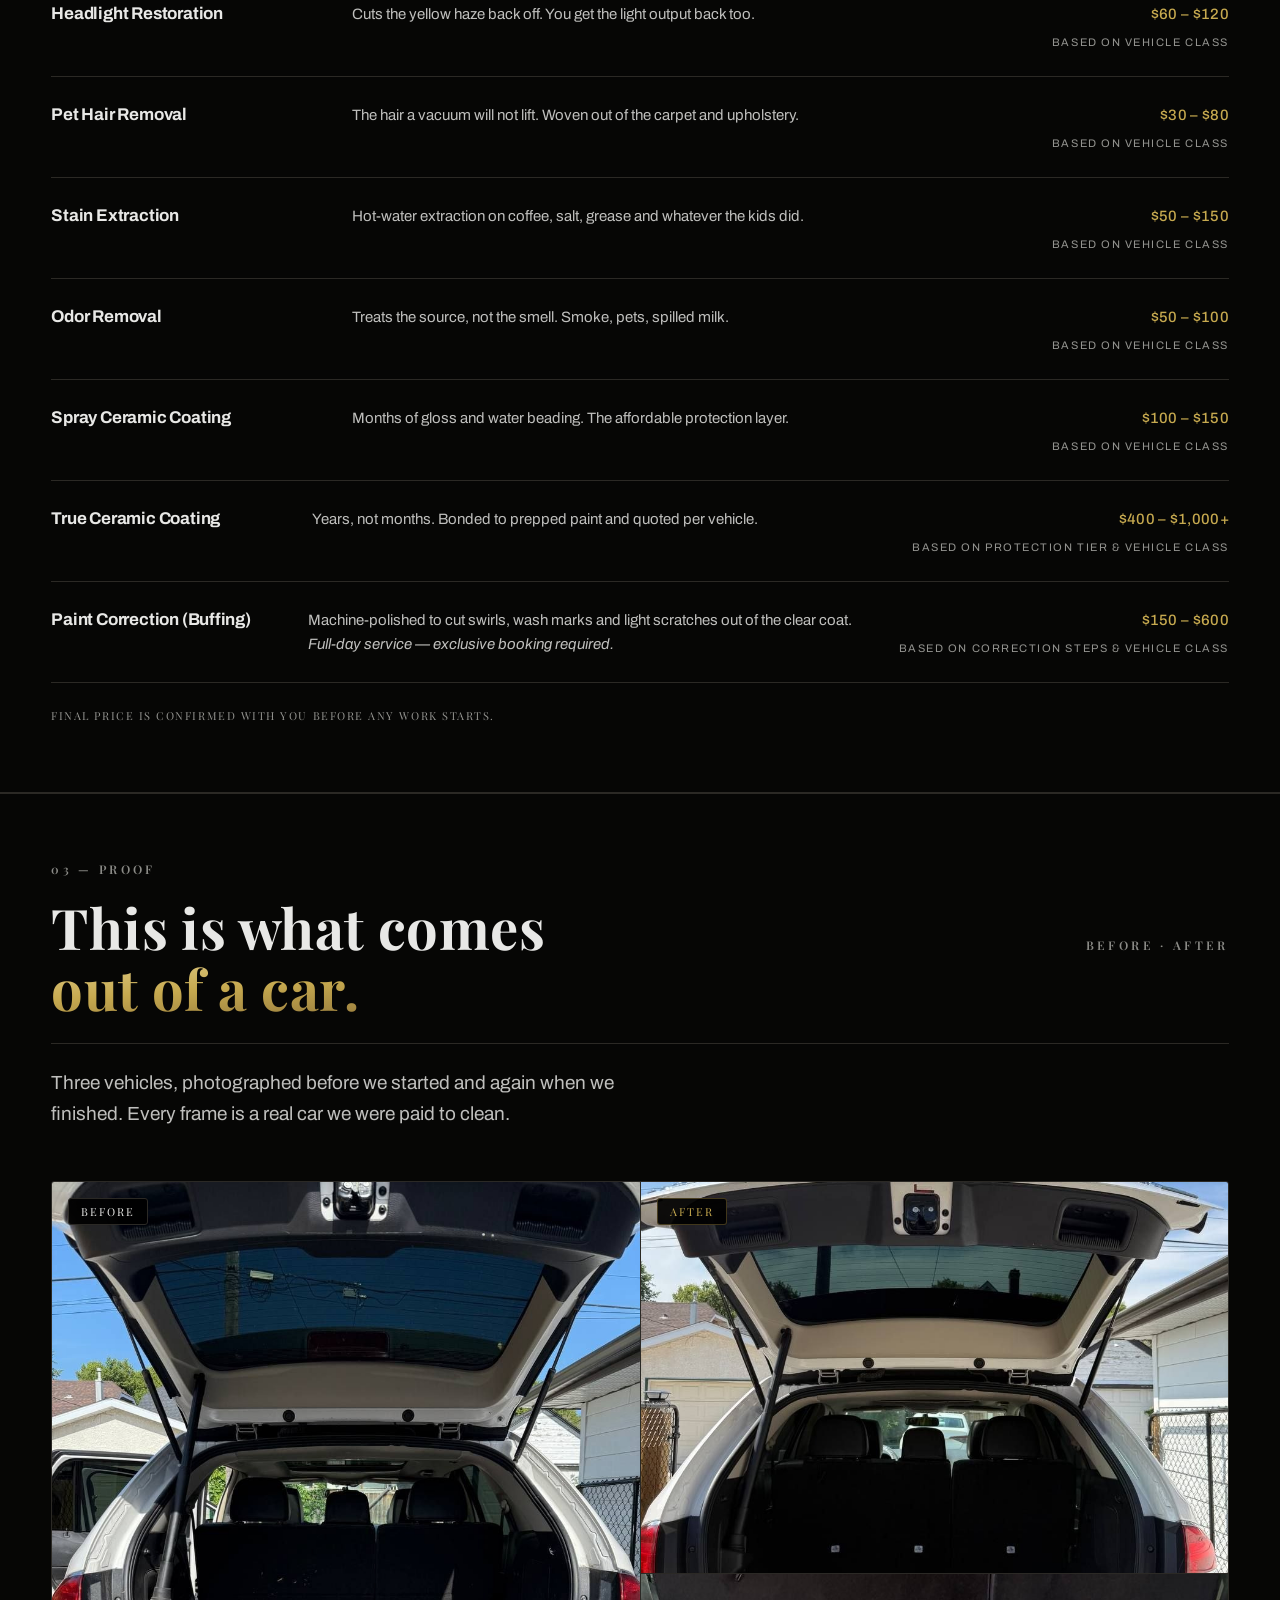
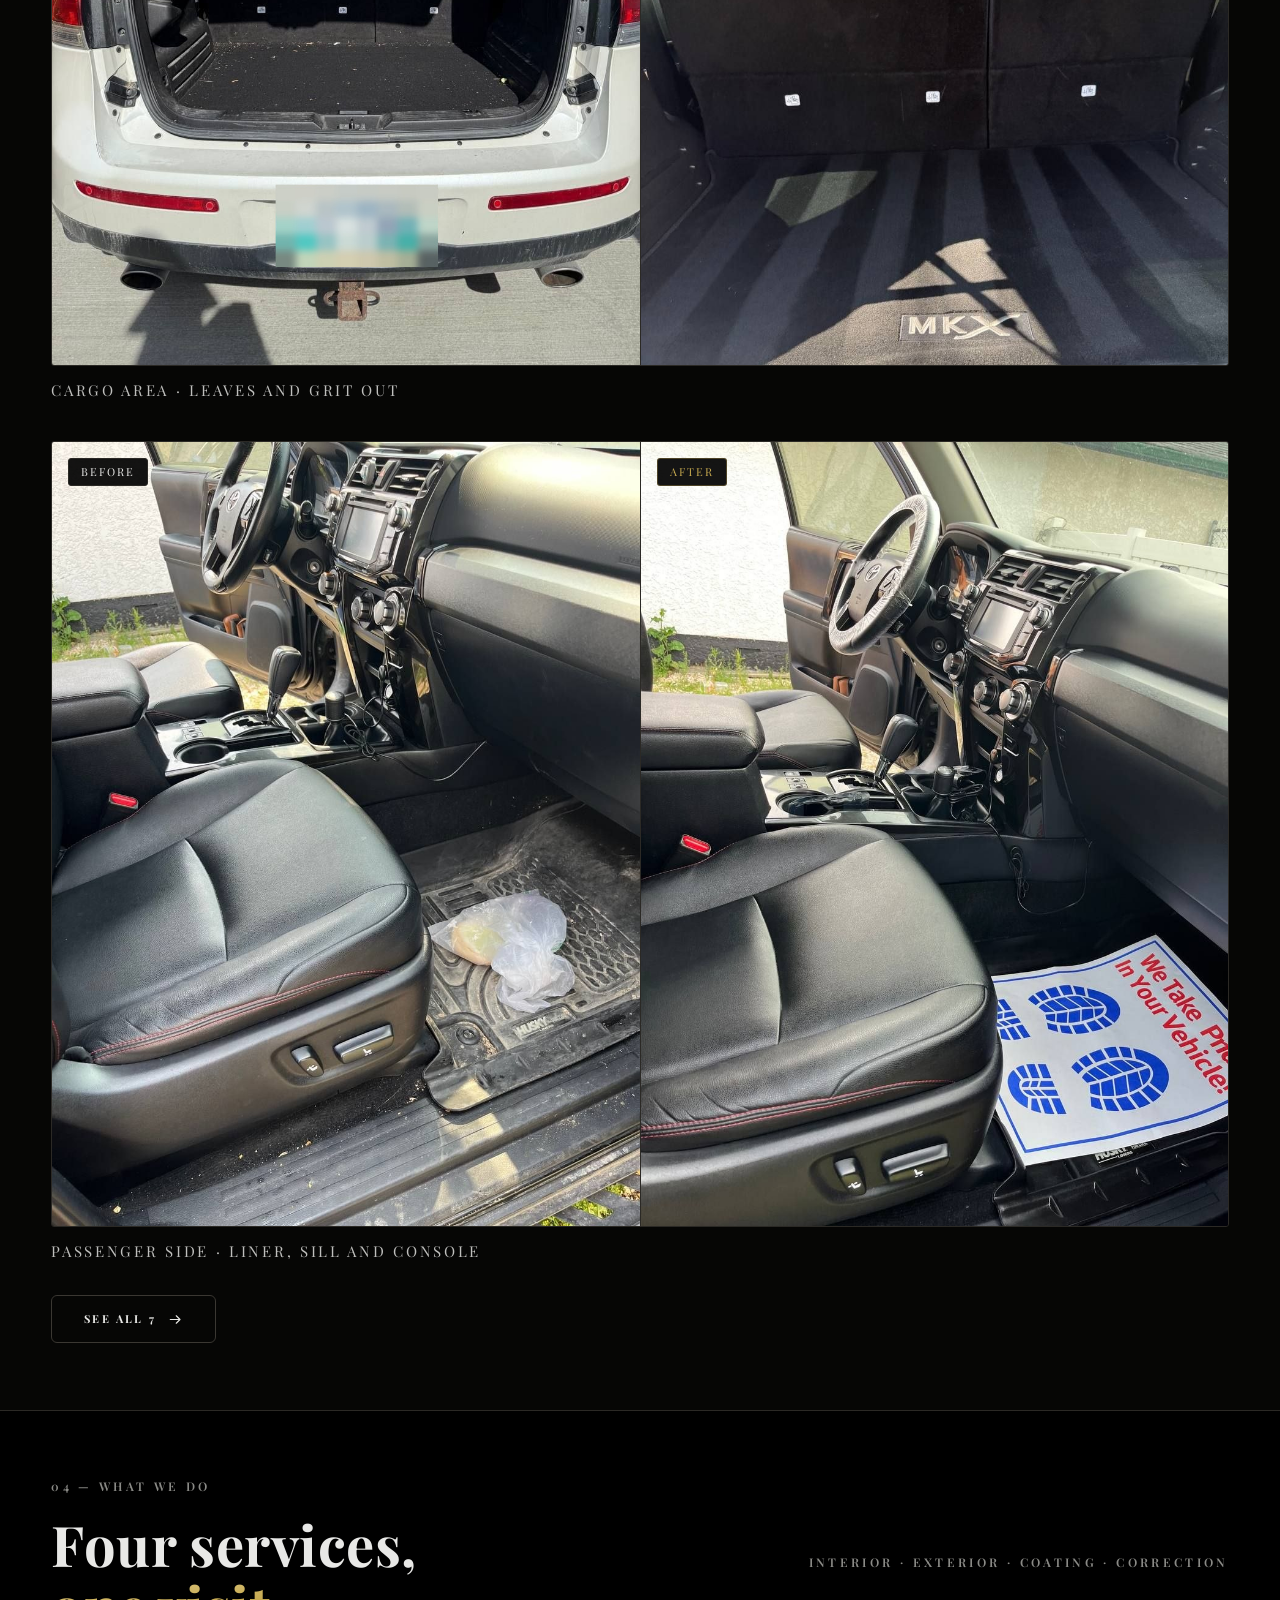
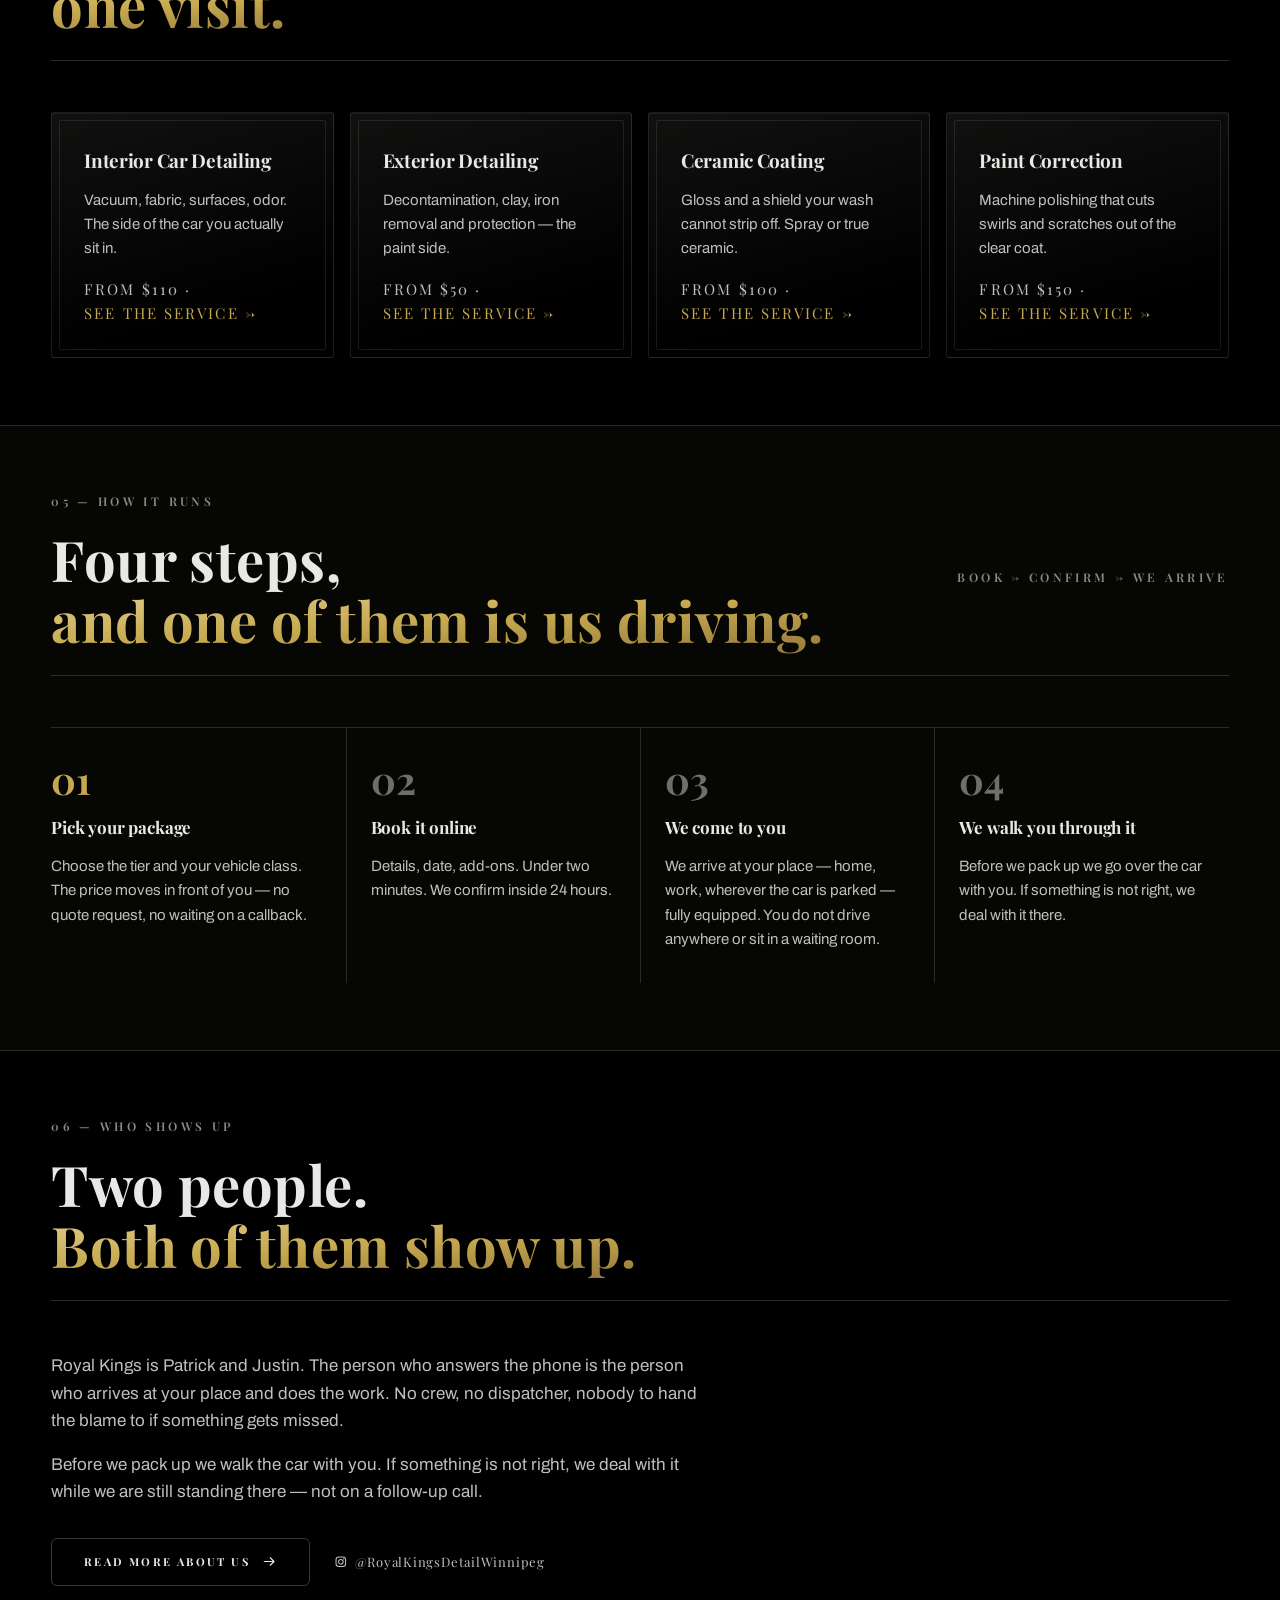
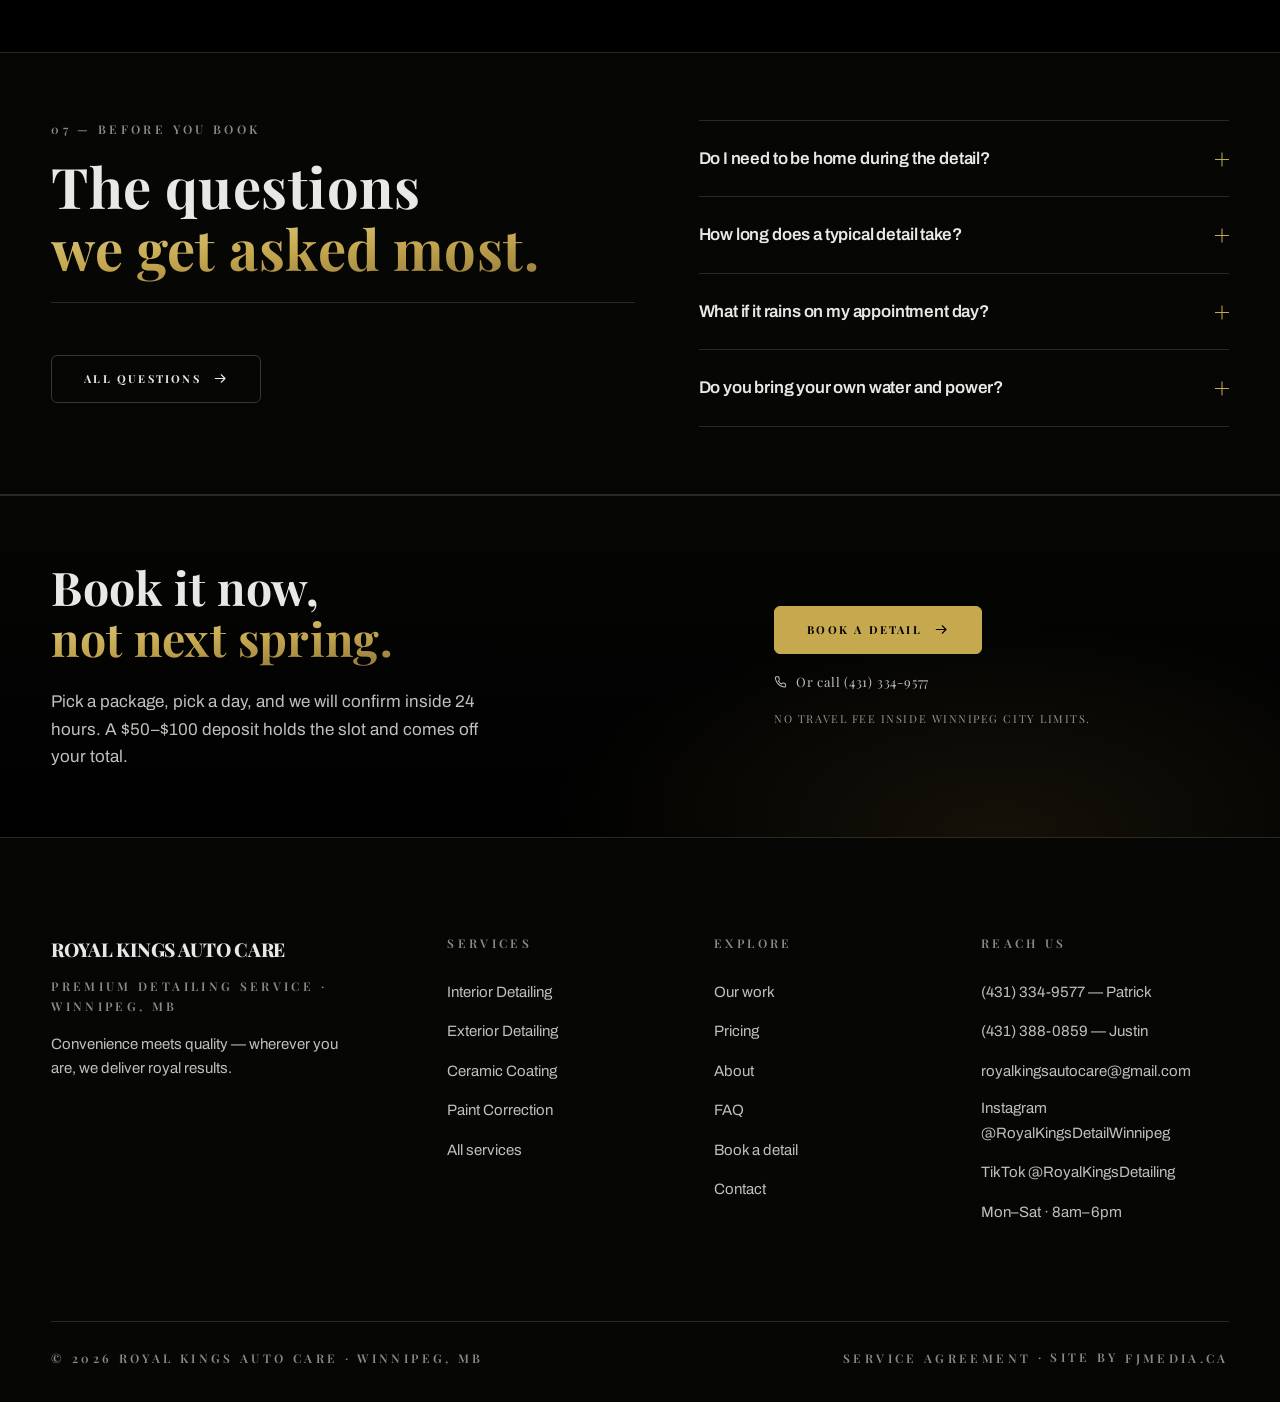
==== commit 50c9563b: "Gallery: two new vehicles, and comparisons that are no longer forced to be 1:1 James uploaded 8 phot" ====
--- a/index.html
+++ b/index.html
@@ -332,32 +332,35 @@
       <h2><span id="ba-h">This is what comes<br class="br-desk"> <em>out of a car.</em></span></h2>
       <span class="sec-head-meta">Before · after</span>
     </div>
-    <p class="sec-lede">One blue Nissan Rogue, photographed before we started and again when we finished — the footwell, the engine bay, the passenger side and the rear bench.</p>
+    <p class="sec-lede">Three vehicles, photographed before we started and again when we finished. Every frame is a real car we were paid to clean.</p>
   </div>
     <div class="ba-list">
-  <figure class="ba-dip">
+  <figure class="ba-dip ba-group">
     <div class="ba-dip-grid">
-      <div class="ba-dip-half" data-label="Before">
-        <img src="/assets/Gallery/2026-08-17%20rogue-blue/b1.jpg" alt="Driver's side footwell of a blue Nissan Rogue before cleaning, the ribbed rubber mat caked in dried mud and the door sill covered in dirt" width="960" height="1280" loading="lazy" decoding="async">
-      </div>
-      <div class="ba-dip-half ba-dip-after" data-label="After">
-        <img src="/assets/Gallery/2026-08-17%20rogue-blue/a1.jpg" alt="The same Nissan Rogue footwell after cleaning, with the mat and sill clean and a protective paper mat laid down" width="960" height="1280" loading="lazy" decoding="async">
-      </div>
-    </div>
-    <figcaption>Driver's footwell · mat, sill and dash</figcaption>
+      
+      <div class="ba-col ba-col-before" data-label="Before">
+        <img src="/assets/Gallery/2026-08-28%20mkx-white/cargo-b1.jpg" alt="Cargo area of a white Lincoln MKX before cleaning, with dried leaves and grit worked into the carpet" width="960" height="1280" loading="lazy" decoding="async">
+      </div>
+      
+      <div class="ba-col ba-col-after" data-label="After">
+        <img src="/assets/Gallery/2026-08-28%20mkx-white/cargo-a1.jpg" alt="The same MKX cargo area after cleaning, tailgate raised, the carpet and sill clear" width="960" height="1280" loading="lazy" decoding="async">
+<img src="/assets/Gallery/2026-08-28%20mkx-white/cargo-a2.jpg" alt="The same MKX cargo area after cleaning, framed close, with fresh vacuum lines across the carpet and the MKX sill mat" width="960" height="1280" loading="lazy" decoding="async">
+      </div>
+    </div>
+    <figcaption>Cargo area · leaves and grit out</figcaption>
   </figure>
   <figure class="ba-dip">
     <div class="ba-dip-grid">
       <div class="ba-dip-half" data-label="Before">
-        <img src="/assets/Gallery/2026-08-17%20rogue-blue/b2.jpg" alt="Engine bay of a blue Nissan Rogue before cleaning, with dust and grime settled across the intake cover, battery and surrounding plastics" width="1280" height="960" loading="lazy" decoding="async">
+        <img src="/assets/Gallery/2026-08-28%204runner-black/passenger-b1.jpg" alt="Passenger side of a black Toyota 4Runner before cleaning, with a plastic bag and litter sitting on the rubber floor liner and grit along the door sill" width="960" height="1280" loading="lazy" decoding="async">
       </div>
       <div class="ba-dip-half ba-dip-after" data-label="After">
-        <img src="/assets/Gallery/2026-08-17%20rogue-blue/a2.jpg" alt="The same engine bay after degreasing and dressing, the plastics and battery tray clean and the bare metal brightened" width="1280" height="960" loading="lazy" decoding="async">
-      </div>
-    </div>
-    <figcaption>Engine bay · degreased and dressed</figcaption>
+        <img src="/assets/Gallery/2026-08-28%204runner-black/passenger-a1.jpg" alt="The same 4Runner passenger side after cleaning, the liner and sill clear, a protective paper mat laid down and a cover on the steering wheel" width="960" height="1280" loading="lazy" decoding="async">
+      </div>
+    </div>
+    <figcaption>Passenger side · liner, sill and console</figcaption>
   </figure></div>
-    <div style="margin-top:var(--s-6)"><a class="btn btn-ghost" href="/gallery">See all 4 <svg class="ic" viewBox="0 0 20 20" fill="none" stroke="currentColor" stroke-width="1.5" stroke-linecap="round" stroke-linejoin="round" aria-hidden="true"><path d="M3 10h13M11 5l5 5-5 5"/></svg></a></div>
+    <div style="margin-top:var(--s-6)"><a class="btn btn-ghost" href="/gallery">See all 7 <svg class="ic" viewBox="0 0 20 20" fill="none" stroke="currentColor" stroke-width="1.5" stroke-linecap="round" stroke-linejoin="round" aria-hidden="true"><path d="M3 10h13M11 5l5 5-5 5"/></svg></a></div>
   </div>
 </section>
 
--- a/assets/rk.css
+++ b/assets/rk.css
@@ -651,6 +651,37 @@
 .ba-range { position: absolute; inset: 0; width: 100%; height: 100%; margin: 0; opacity: 0; cursor: ew-resize; }
 .ba-stage:has(.ba-range:focus-visible) .ba-grip { box-shadow: 0 0 0 2px var(--gold); }
 .ba figcaption { margin-top: var(--s-3); font-family: var(--mono); font-size: var(--fs-mono); letter-spacing: var(--tr-mono); text-transform: uppercase; color: var(--text-3); max-width: 68ch; }
+/* ── A GROUP: N before frames against M after frames ──────────────
+   Not every job photographs 1:1. The rear of a truck can need two before
+   frames — footwell and bench — against one wider after that shows both.
+   The column is the unit, not the photograph: BEFORE always left, AFTER
+   always right, however many frames sit inside each, so the reading order
+   never changes from block to block. Frames within a column share the
+   height evenly, which keeps two befores next to one after balanced instead
+   of leaving a hole. */
+.ba-col {
+  position: relative; display: grid; gap: 1px;
+  background: var(--edge); overflow: hidden;
+}
+.ba-col + .ba-col { border-left: 1px solid var(--edge); }
+.ba-col img { width: 100%; height: 100%; object-fit: cover; display: block; min-height: 0; }
+.ba-col::after {
+  content: attr(data-label); position: absolute; top: var(--s-4); left: var(--s-4); z-index: 1;
+  font-family: var(--mono); font-size: var(--fs-mono); letter-spacing: var(--tr-mono);
+  text-transform: uppercase; padding: var(--s-1) var(--s-3);
+  background: color-mix(in srgb, var(--void) 92%, transparent); color: var(--text);
+  border: var(--stroke); border-radius: var(--r-xs);
+}
+.ba-col-after::after { color: var(--gold); border-color: var(--edge-gold); }
+/* The grid rows are driven by the taller column, so a single after frame
+   stretches to meet two stacked befores rather than floating half-height. */
+.ba-group .ba-dip-grid { align-items: stretch; }
+.ba-group .ba-col { aspect-ratio: 3 / 4; }
+@media (max-width: 620px) {
+  .ba-group .ba-col { aspect-ratio: auto; }
+  .ba-col + .ba-col { border-left: 0; border-top: 1px solid var(--edge); }
+}
+
 .ba-dip figcaption { font-family: var(--mono); font-size: var(--fs-mono); letter-spacing: var(--tr-mono); text-transform: uppercase; color: var(--text-3); }
 .ba-stage::before, .ba-stage::after {
   content: 'Before'; position: absolute; top: var(--s-4); left: var(--s-4); z-index: 2;
@@ -680,6 +711,37 @@
   border: var(--stroke); border-radius: var(--r-xs);
 }
 .ba-dip-after::after { color: var(--gold); border-color: var(--edge-gold); }
+/* ── A GROUP: N before frames against M after frames ──────────────
+   Not every job photographs 1:1. The rear of a truck can need two before
+   frames — footwell and bench — against one wider after that shows both.
+   The column is the unit, not the photograph: BEFORE always left, AFTER
+   always right, however many frames sit inside each, so the reading order
+   never changes from block to block. Frames within a column share the
+   height evenly, which keeps two befores next to one after balanced instead
+   of leaving a hole. */
+.ba-col {
+  position: relative; display: grid; gap: 1px;
+  background: var(--edge); overflow: hidden;
+}
+.ba-col + .ba-col { border-left: 1px solid var(--edge); }
+.ba-col img { width: 100%; height: 100%; object-fit: cover; display: block; min-height: 0; }
+.ba-col::after {
+  content: attr(data-label); position: absolute; top: var(--s-4); left: var(--s-4); z-index: 1;
+  font-family: var(--mono); font-size: var(--fs-mono); letter-spacing: var(--tr-mono);
+  text-transform: uppercase; padding: var(--s-1) var(--s-3);
+  background: color-mix(in srgb, var(--void) 92%, transparent); color: var(--text);
+  border: var(--stroke); border-radius: var(--r-xs);
+}
+.ba-col-after::after { color: var(--gold); border-color: var(--edge-gold); }
+/* The grid rows are driven by the taller column, so a single after frame
+   stretches to meet two stacked befores rather than floating half-height. */
+.ba-group .ba-dip-grid { align-items: stretch; }
+.ba-group .ba-col { aspect-ratio: 3 / 4; }
+@media (max-width: 620px) {
+  .ba-group .ba-col { aspect-ratio: auto; }
+  .ba-col + .ba-col { border-left: 0; border-top: 1px solid var(--edge); }
+}
+
 .ba-dip figcaption {
   margin-top: var(--s-3); font-size: var(--fs-sm); color: var(--text-2);
   max-width: 68ch;
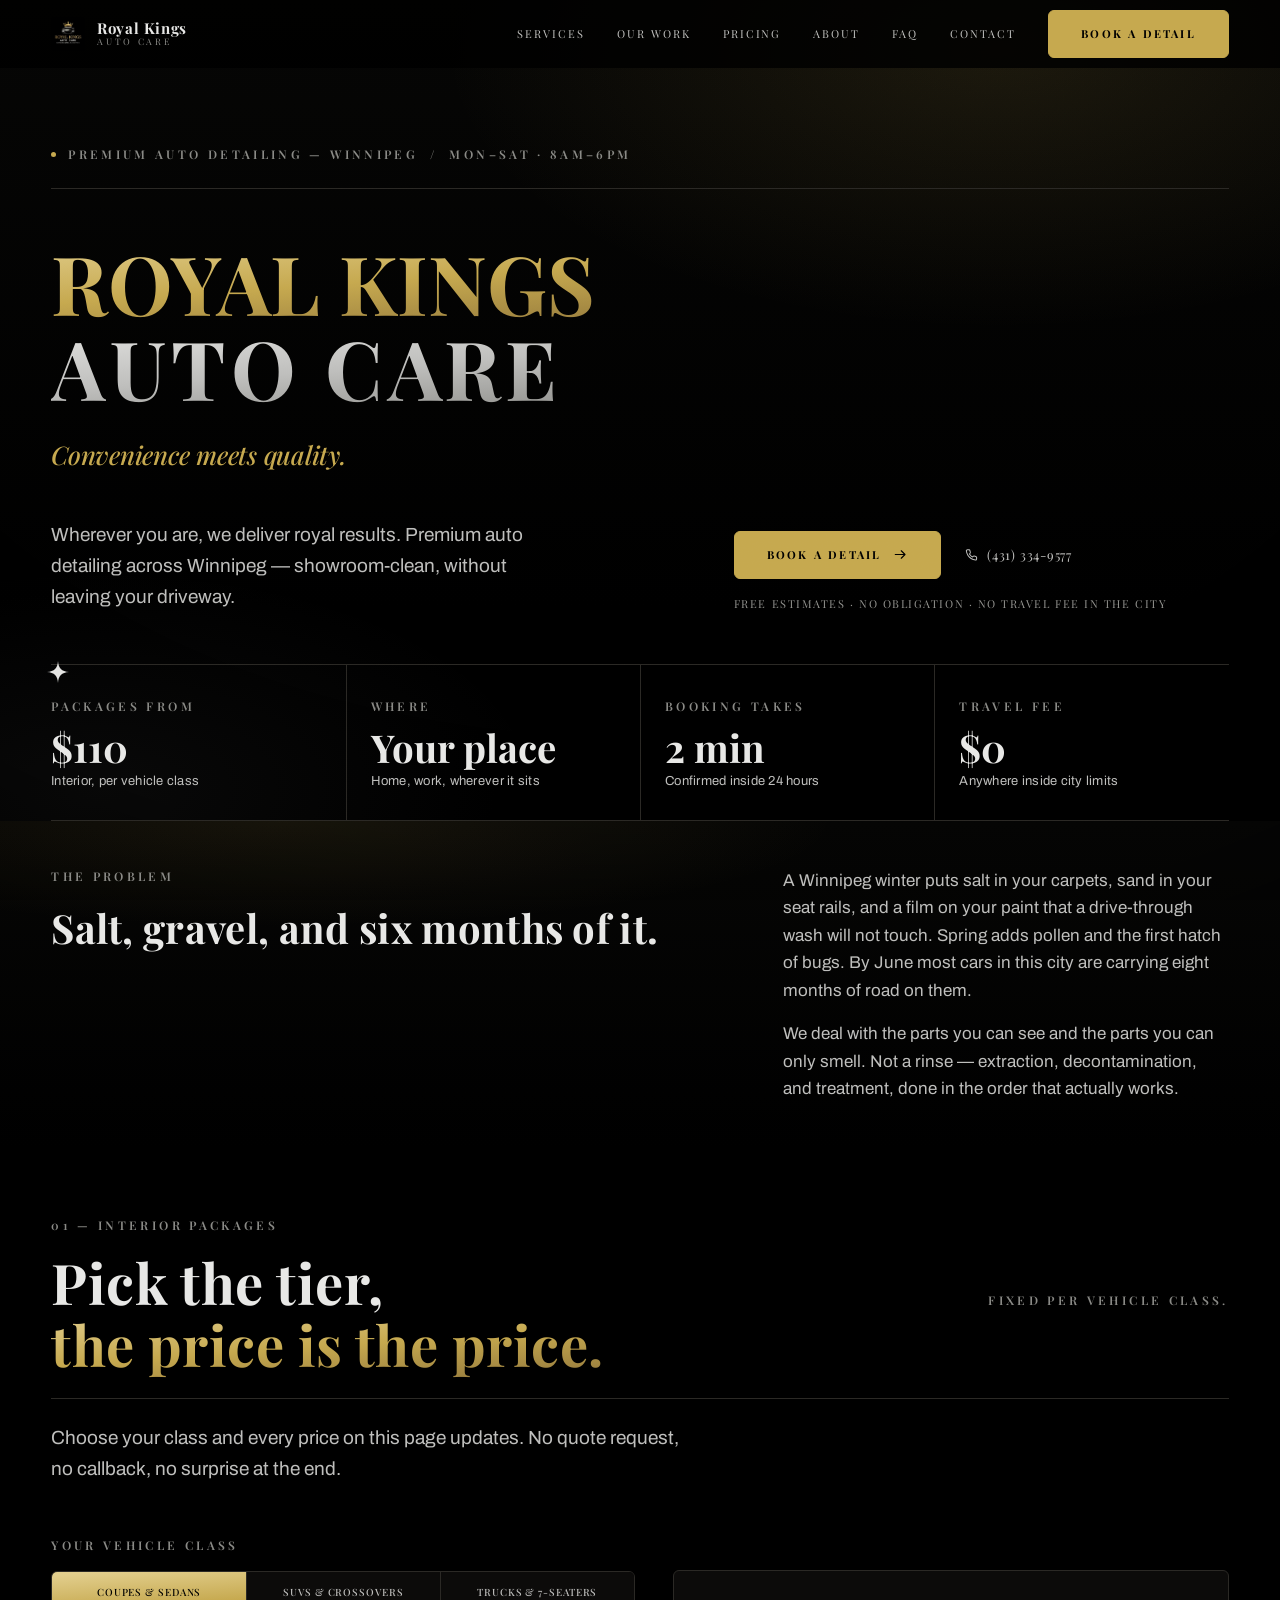
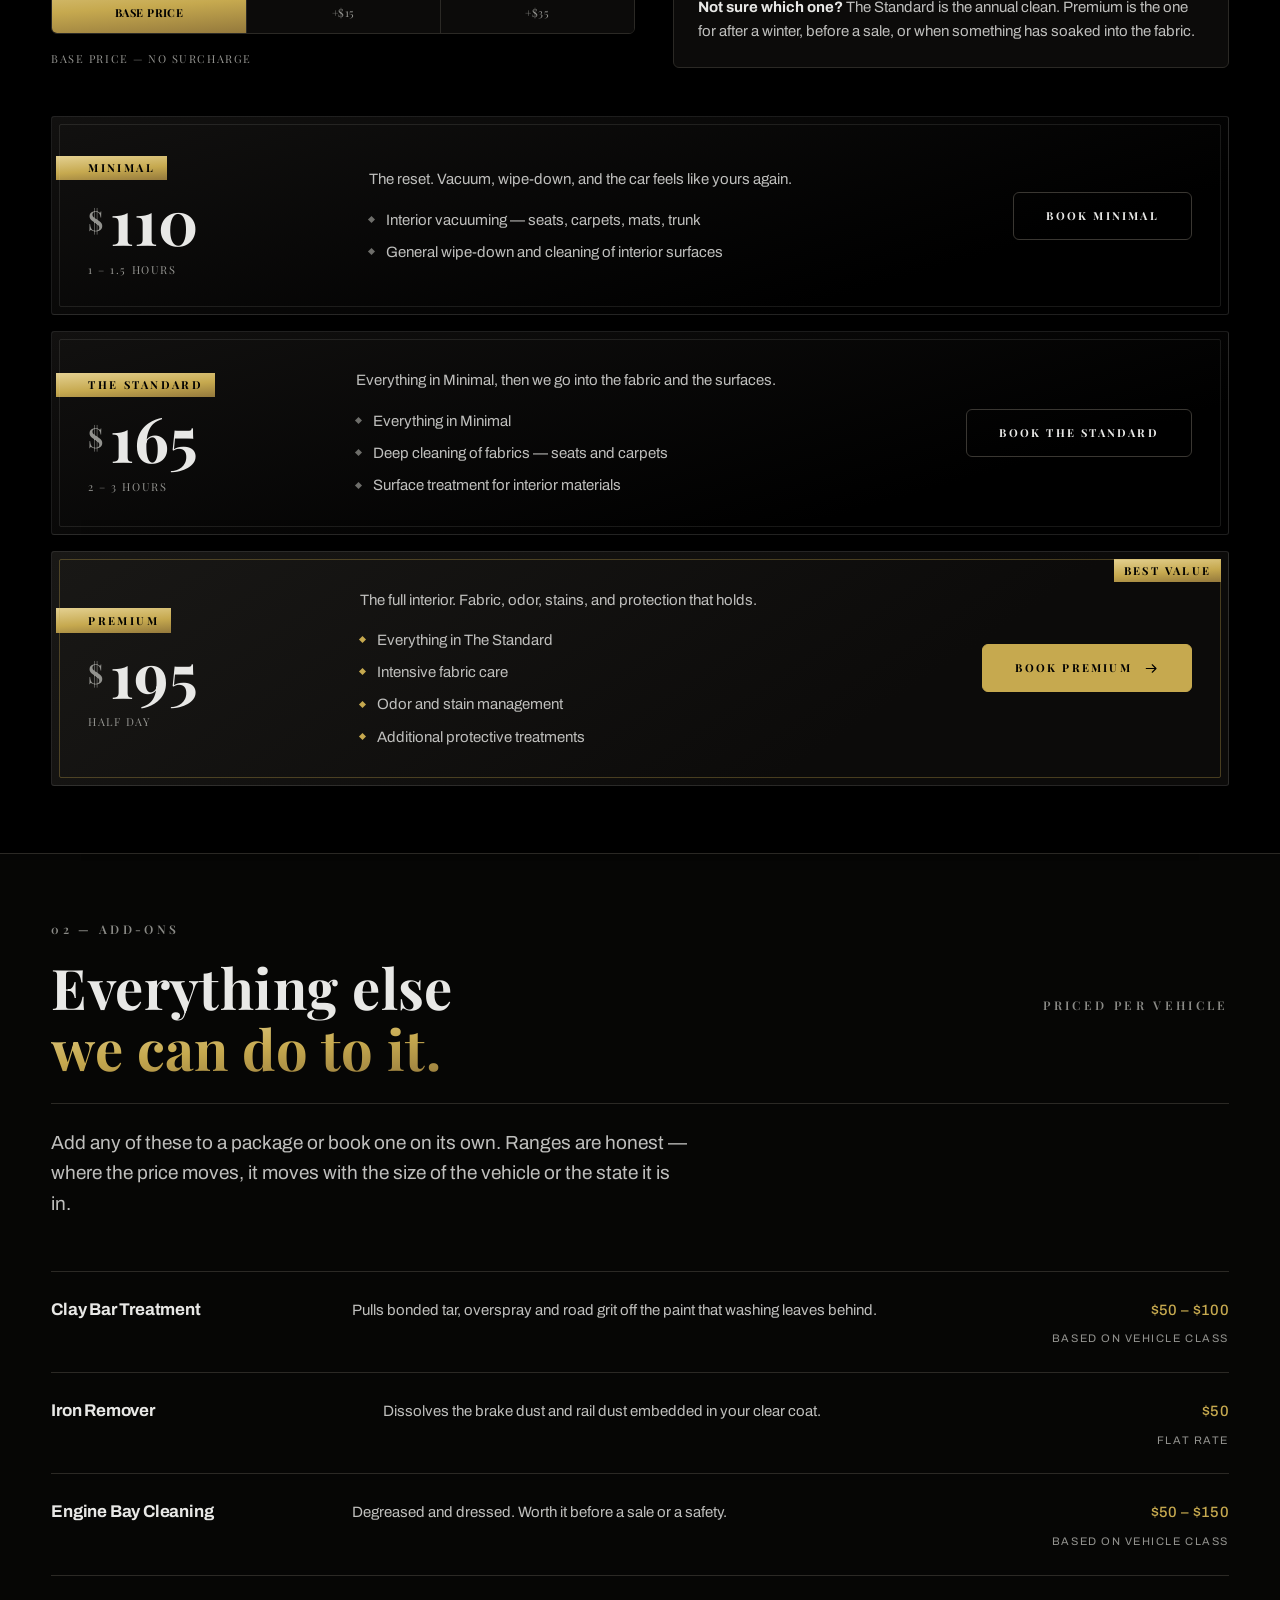
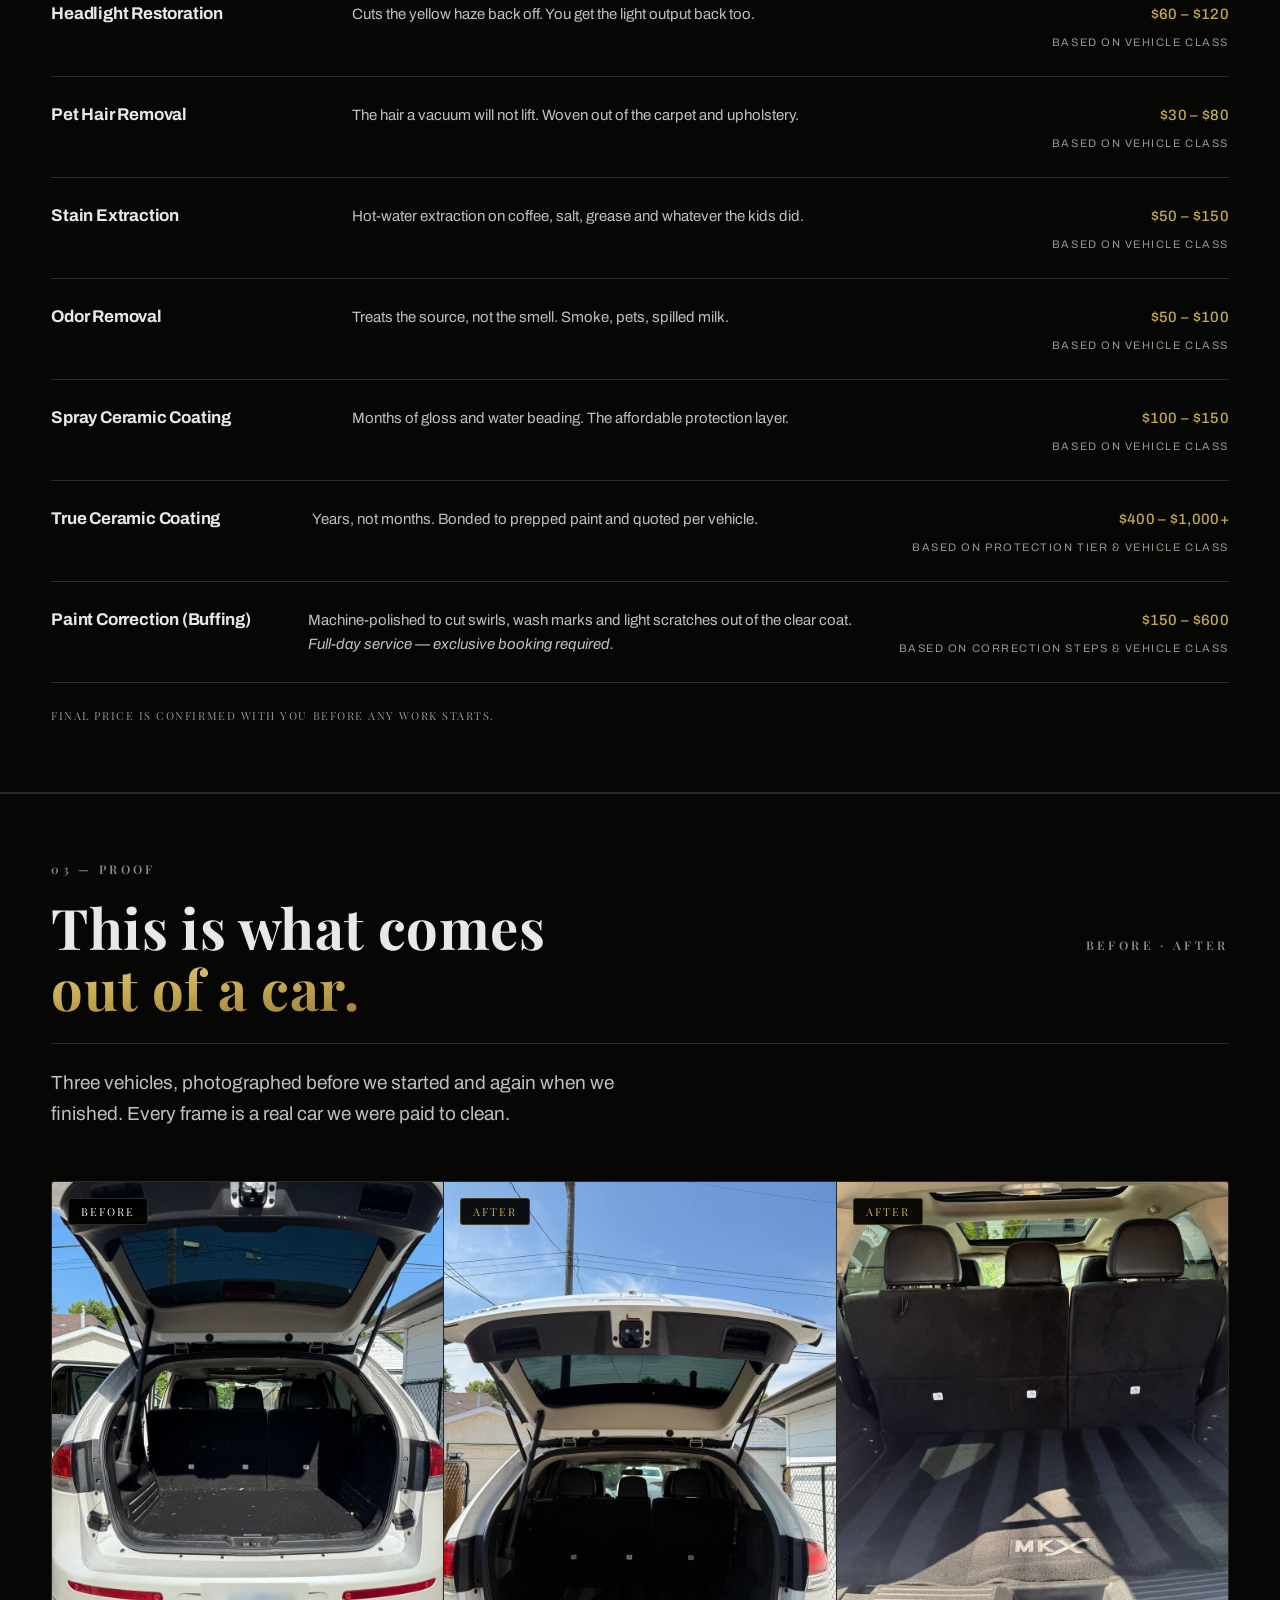
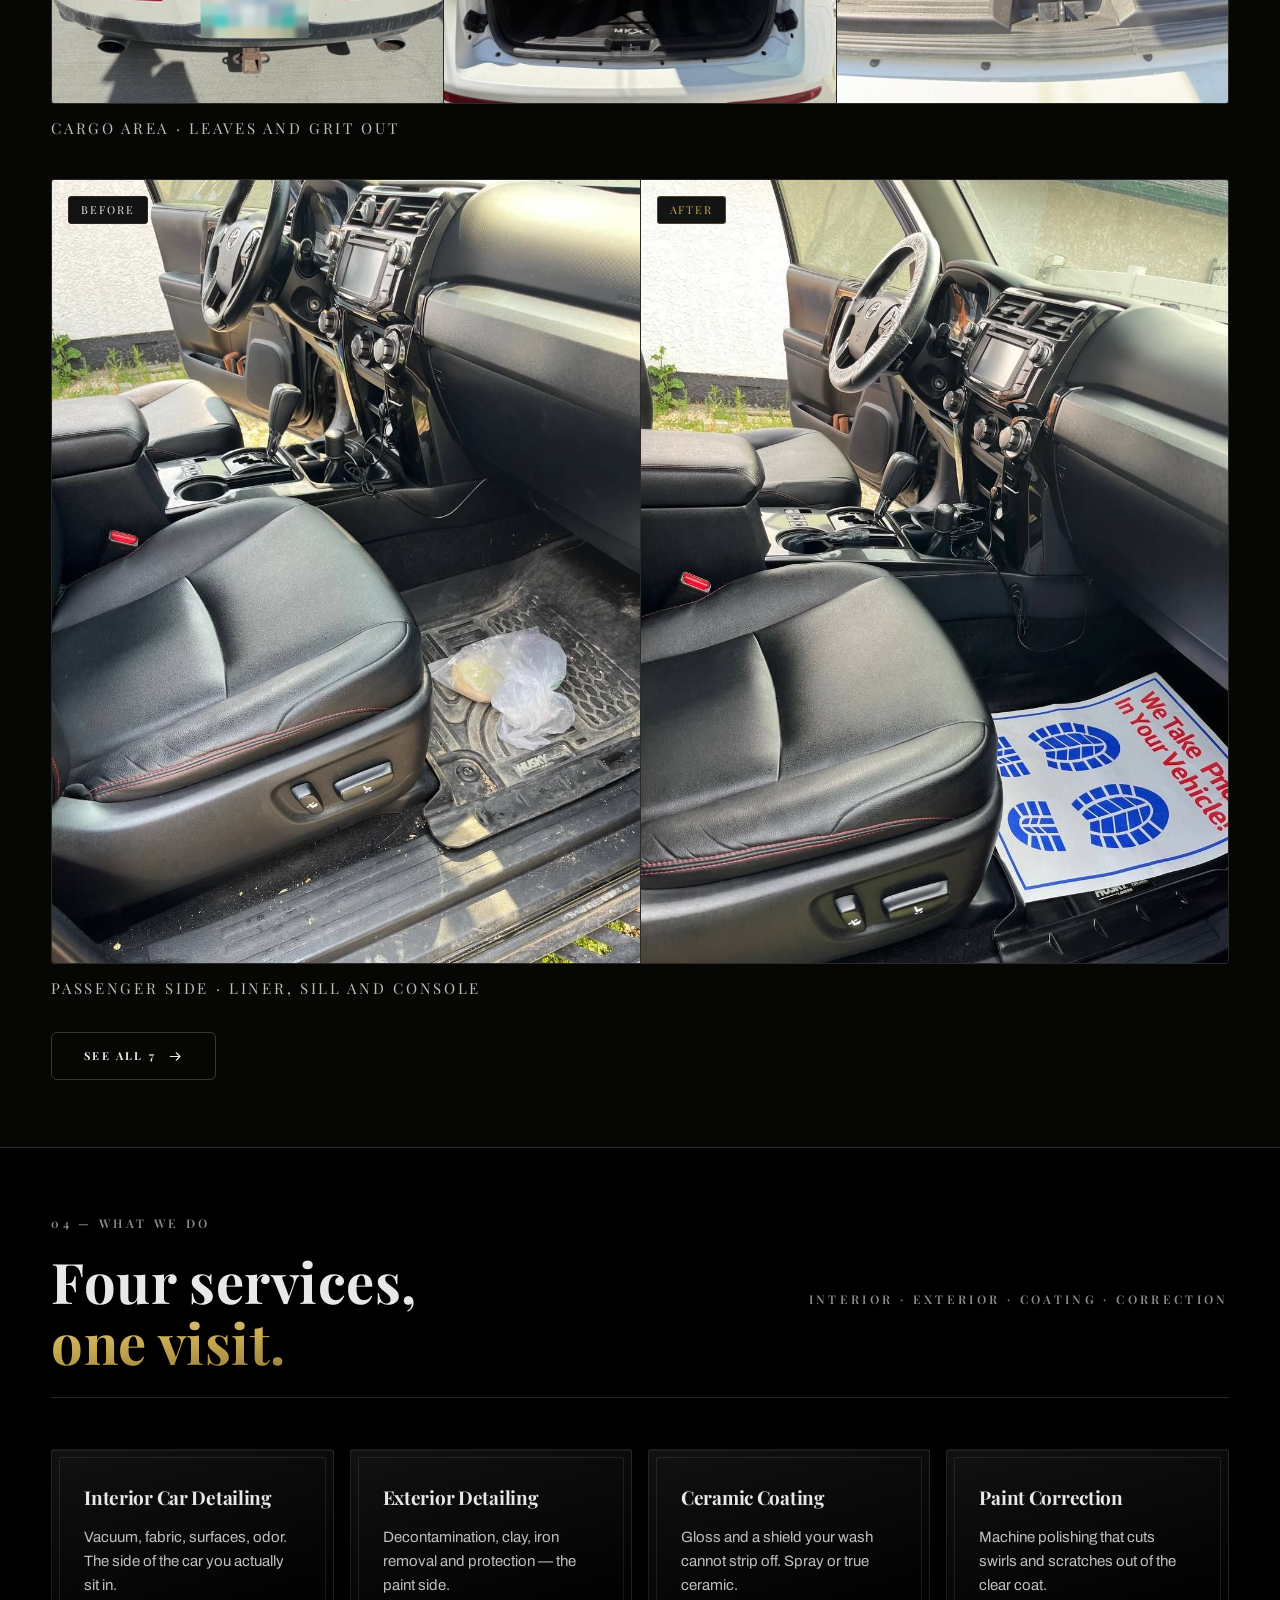
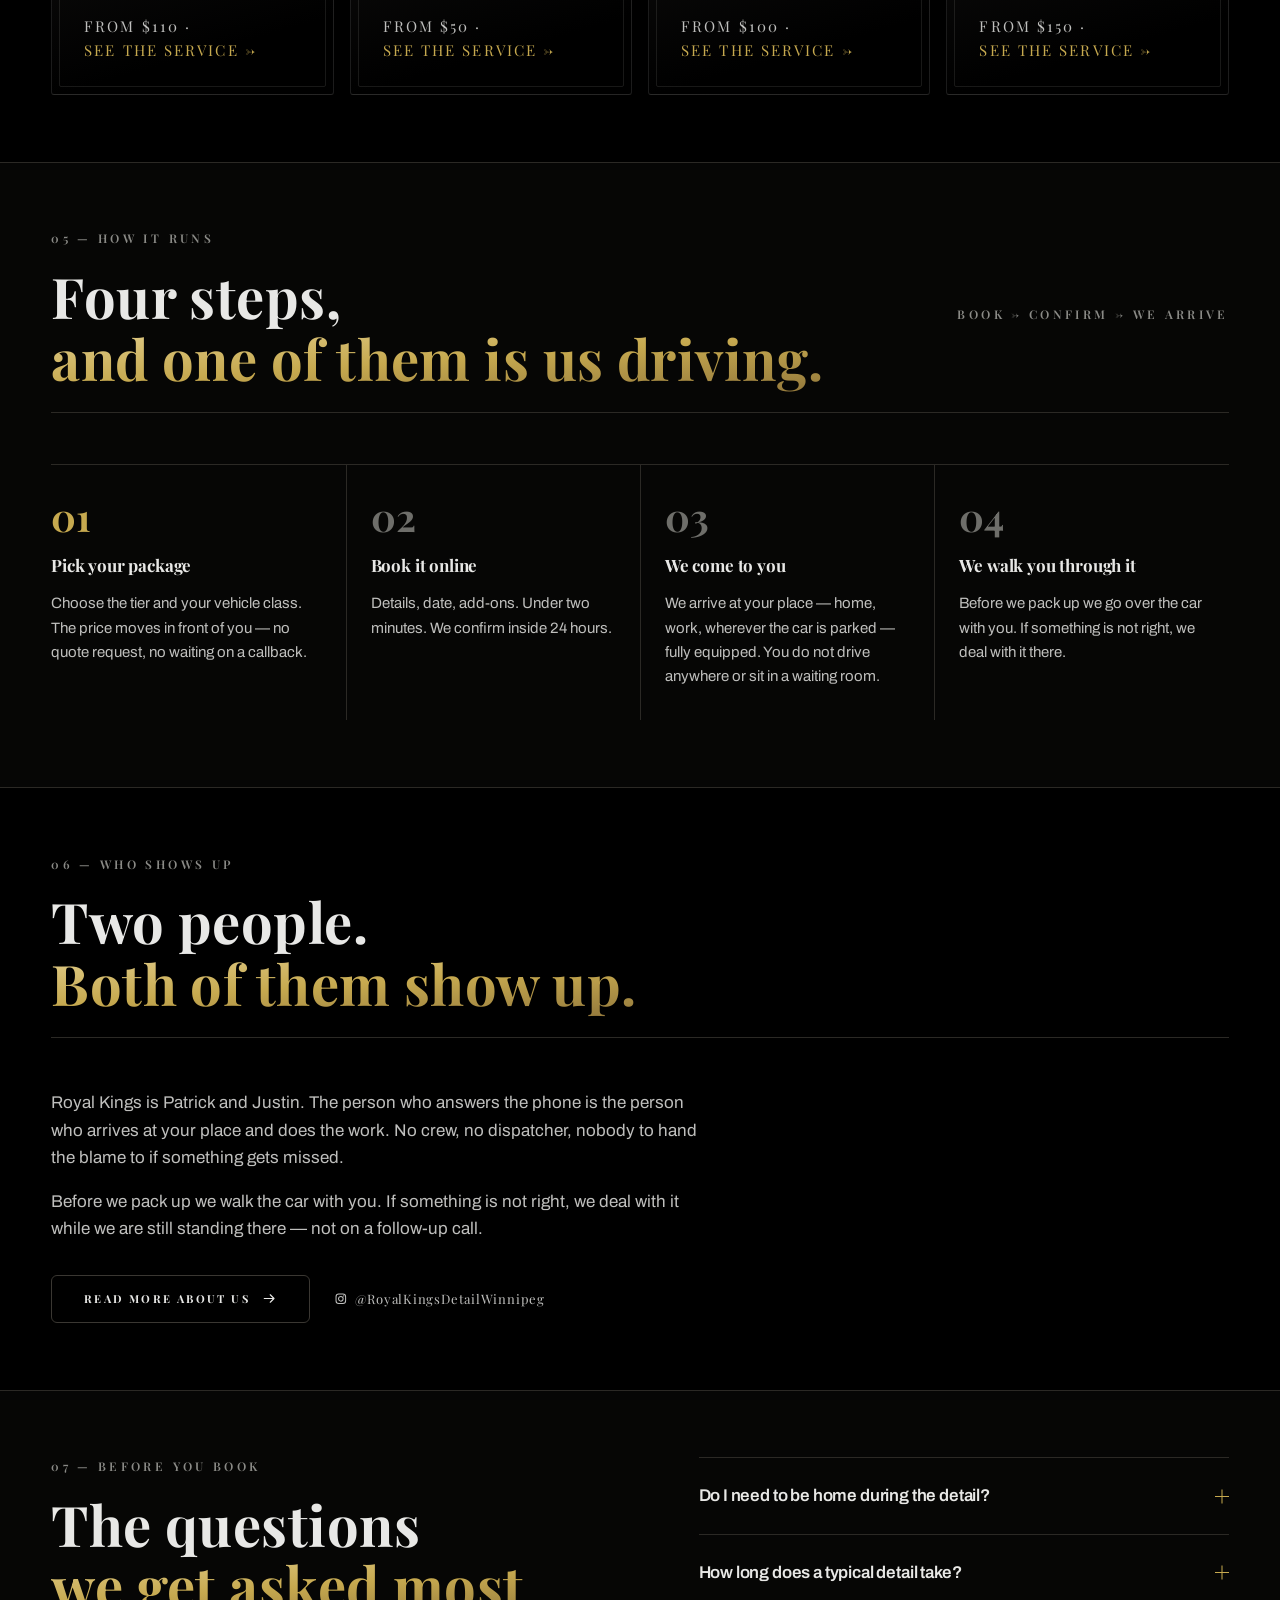
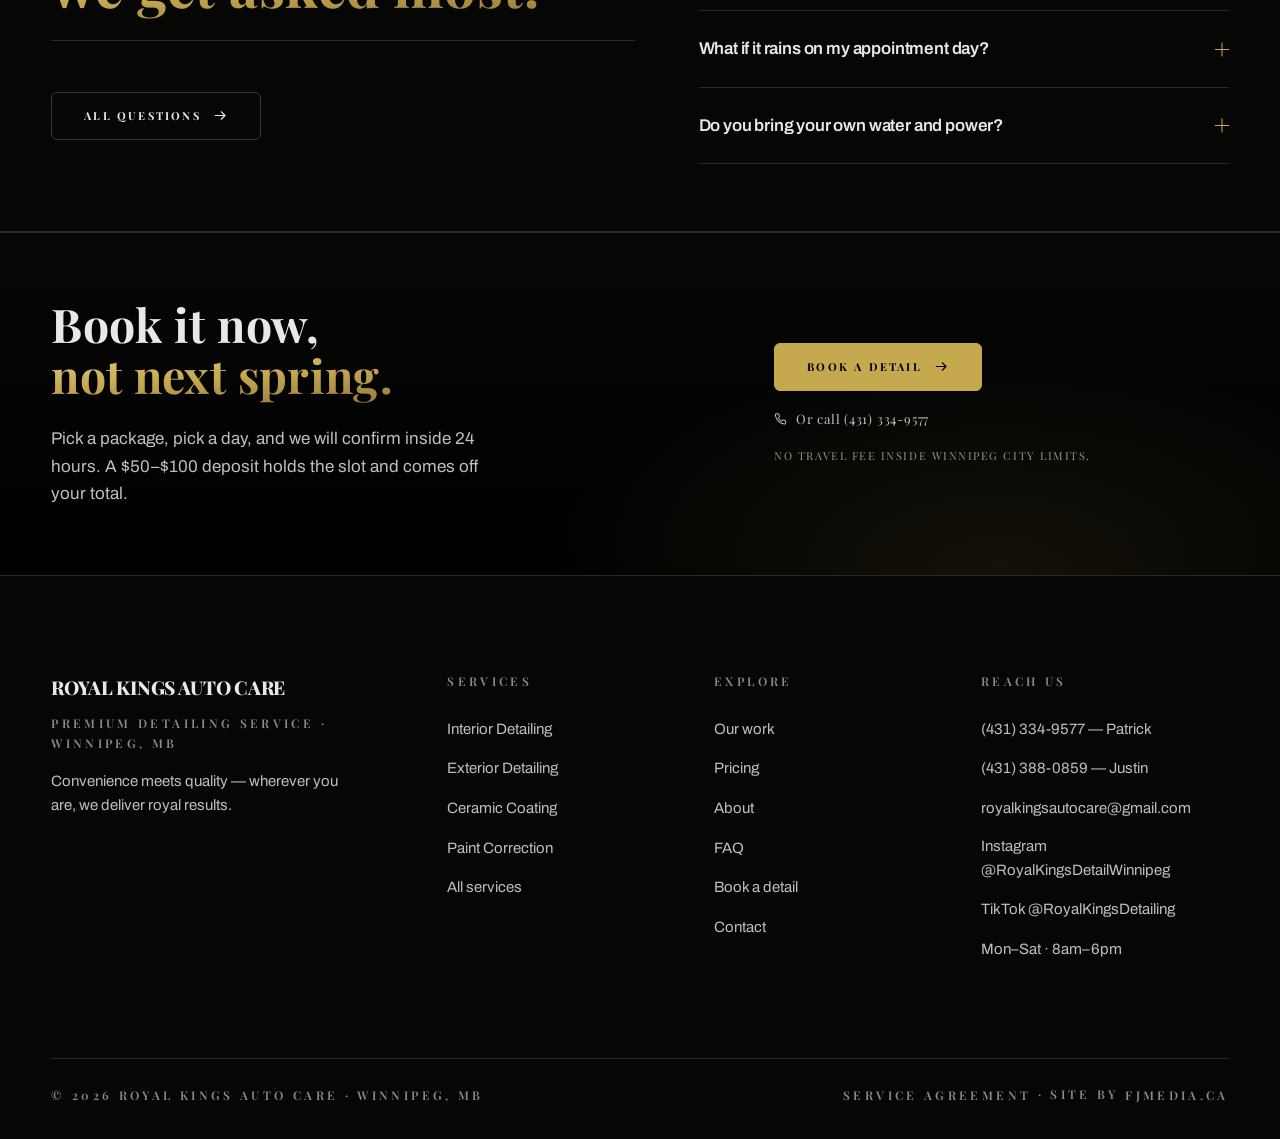
==== commit 0bc04a05: "Gallery strip: the FRAME is the sized unit, not the column James: "those 3 pictures are looking weir" ====
--- a/index.html
+++ b/index.html
@@ -335,28 +335,28 @@
     <p class="sec-lede">Three vehicles, photographed before we started and again when we finished. Every frame is a real car we were paid to clean.</p>
   </div>
     <div class="ba-list">
-  <figure class="ba-dip ba-group">
-    <div class="ba-dip-grid">
-      
-      <div class="ba-col ba-col-before" data-label="Before">
-        <img src="/assets/Gallery/2026-08-28%20mkx-white/cargo-b1.jpg" alt="Cargo area of a white Lincoln MKX before cleaning, with dried leaves and grit worked into the carpet" width="960" height="1280" loading="lazy" decoding="async">
-      </div>
-      
-      <div class="ba-col ba-col-after" data-label="After">
-        <img src="/assets/Gallery/2026-08-28%20mkx-white/cargo-a1.jpg" alt="The same MKX cargo area after cleaning, tailgate raised, the carpet and sill clear" width="960" height="1280" loading="lazy" decoding="async">
-<img src="/assets/Gallery/2026-08-28%20mkx-white/cargo-a2.jpg" alt="The same MKX cargo area after cleaning, framed close, with fresh vacuum lines across the carpet and the MKX sill mat" width="960" height="1280" loading="lazy" decoding="async">
-      </div>
+  <figure class="ba-dip ba-strip-fig">
+    <div class="ba-strip" style="--n:3;--ar:0.7500">
+        <div class="ba-frame" data-label="Before">
+          <img src="/assets/Gallery/2026-08-28%20mkx-white/cargo-b1.jpg" alt="Cargo area of a white Lincoln MKX before cleaning, with dried leaves and grit worked into the carpet" width="960" height="1280" loading="lazy" decoding="async">
+        </div>
+        <div class="ba-frame ba-seam" data-label="After">
+          <img src="/assets/Gallery/2026-08-28%20mkx-white/cargo-a1.jpg" alt="The same MKX cargo area after cleaning, tailgate raised, the carpet and sill clear" width="960" height="1280" loading="lazy" decoding="async">
+        </div>
+        <div class="ba-frame" data-label="After">
+          <img src="/assets/Gallery/2026-08-28%20mkx-white/cargo-a2.jpg" alt="The same MKX cargo area after cleaning, framed close, with fresh vacuum lines across the carpet and the MKX sill mat" width="960" height="1280" loading="lazy" decoding="async">
+        </div>
     </div>
     <figcaption>Cargo area · leaves and grit out</figcaption>
   </figure>
-  <figure class="ba-dip">
-    <div class="ba-dip-grid">
-      <div class="ba-dip-half" data-label="Before">
-        <img src="/assets/Gallery/2026-08-28%204runner-black/passenger-b1.jpg" alt="Passenger side of a black Toyota 4Runner before cleaning, with a plastic bag and litter sitting on the rubber floor liner and grit along the door sill" width="960" height="1280" loading="lazy" decoding="async">
-      </div>
-      <div class="ba-dip-half ba-dip-after" data-label="After">
-        <img src="/assets/Gallery/2026-08-28%204runner-black/passenger-a1.jpg" alt="The same 4Runner passenger side after cleaning, the liner and sill clear, a protective paper mat laid down and a cover on the steering wheel" width="960" height="1280" loading="lazy" decoding="async">
-      </div>
+  <figure class="ba-dip ba-strip-fig">
+    <div class="ba-strip" style="--n:2;--ar:0.7500">
+        <div class="ba-frame" data-label="Before">
+          <img src="/assets/Gallery/2026-08-28%204runner-black/passenger-b1.jpg" alt="Passenger side of a black Toyota 4Runner before cleaning, with a plastic bag and litter sitting on the rubber floor liner and grit along the door sill" width="960" height="1280" loading="lazy" decoding="async">
+        </div>
+        <div class="ba-frame ba-seam" data-label="After">
+          <img src="/assets/Gallery/2026-08-28%204runner-black/passenger-a1.jpg" alt="The same 4Runner passenger side after cleaning, the liner and sill clear, a protective paper mat laid down and a cover on the steering wheel" width="960" height="1280" loading="lazy" decoding="async">
+        </div>
     </div>
     <figcaption>Passenger side · liner, sill and console</figcaption>
   </figure></div>
--- a/assets/rk.css
+++ b/assets/rk.css
@@ -651,35 +651,51 @@
 .ba-range { position: absolute; inset: 0; width: 100%; height: 100%; margin: 0; opacity: 0; cursor: ew-resize; }
 .ba-stage:has(.ba-range:focus-visible) .ba-grip { box-shadow: 0 0 0 2px var(--gold); }
 .ba figcaption { margin-top: var(--s-3); font-family: var(--mono); font-size: var(--fs-mono); letter-spacing: var(--tr-mono); text-transform: uppercase; color: var(--text-3); max-width: 68ch; }
-/* ── A GROUP: N before frames against M after frames ──────────────
-   Not every job photographs 1:1. The rear of a truck can need two before
-   frames — footwell and bench — against one wider after that shows both.
-   The column is the unit, not the photograph: BEFORE always left, AFTER
-   always right, however many frames sit inside each, so the reading order
-   never changes from block to block. Frames within a column share the
-   height evenly, which keeps two befores next to one after balanced instead
-   of leaving a hole. */
-.ba-col {
-  position: relative; display: grid; gap: 1px;
-  background: var(--edge); overflow: hidden;
-}
-.ba-col + .ba-col { border-left: 1px solid var(--edge); }
-.ba-col img { width: 100%; height: 100%; object-fit: cover; display: block; min-height: 0; }
-.ba-col::after {
-  content: attr(data-label); position: absolute; top: var(--s-4); left: var(--s-4); z-index: 1;
+/* ── THE STRIP: every before/after comparison that is not a slider ─────
+   The FRAME is the sized unit, never the column. A column with a fixed
+   aspect-ratio divides its height among however many frames it holds, which
+   silently crushed two portrait photos to landscape next to a single portrait
+   one — half of each image thrown away by object-fit. Here an extra frame makes
+   the strip WIDER; it never makes the others shorter.
+
+   --n is the frame count, --ar the aspect the photographs actually are, so a
+   consistent shoot is never cropped at all. */
+.ba-strip {
+  display: grid;
+  grid-template-columns: repeat(var(--n, 2), minmax(0, 1fr));
+  gap: 1px; background: var(--edge);
+  border: var(--stroke); border-radius: var(--r-xs); overflow: hidden;
+}
+.ba-frame { position: relative; aspect-ratio: var(--ar, 3 / 4); overflow: hidden; background: var(--graphite); }
+.ba-frame img { width: 100%; height: 100%; object-fit: cover; display: block; }
+.ba-frame::after {
+  content: attr(data-label); position: absolute; top: var(--s-4); left: var(--s-4);
   font-family: var(--mono); font-size: var(--fs-mono); letter-spacing: var(--tr-mono);
   text-transform: uppercase; padding: var(--s-1) var(--s-3);
   background: color-mix(in srgb, var(--void) 92%, transparent); color: var(--text);
   border: var(--stroke); border-radius: var(--r-xs);
 }
-.ba-col-after::after { color: var(--gold); border-color: var(--edge-gold); }
-/* The grid rows are driven by the taller column, so a single after frame
-   stretches to meet two stacked befores rather than floating half-height. */
-.ba-group .ba-dip-grid { align-items: stretch; }
-.ba-group .ba-col { aspect-ratio: 3 / 4; }
-@media (max-width: 620px) {
-  .ba-group .ba-col { aspect-ratio: auto; }
-  .ba-col + .ba-col { border-left: 0; border-top: 1px solid var(--edge); }
+/* The AFTER set is marked by its label and by the seam, so the boundary no
+   longer has to be carried by the layout. */
+.ba-frame[data-label='After']::after { color: var(--gold); border-color: var(--edge-gold); }
+.ba-seam { box-shadow: inset 2px 0 0 0 var(--gold); }
+
+/* Portrait frames get unreadably narrow three-across on a phone. Two columns
+   keeps each frame a thumb-sized picture, and the seam moves to the top edge
+   when the after set wraps onto a new row. */
+/* Portrait frames get unreadably narrow three-across on a phone, so the strip
+   drops to two columns — which orphans an odd frame count into a half-empty
+   row (G32b, counted in CELLS: 3 frames in 2 columns is 2 + 1). The odd LAST
+   frame spans the row instead. It is always an AFTER frame, so the fix reads
+   as emphasis on the result rather than as a patch, and it keeps its own
+   aspect ratio so nothing is cropped to fill the space. */
+@media (max-width: 760px) {
+  .ba-strip { grid-template-columns: repeat(2, minmax(0, 1fr)); }
+  .ba-frame:last-child:nth-child(odd) { grid-column: 1 / -1; }
+}
+@media (max-width: 420px) {
+  .ba-strip { grid-template-columns: minmax(0, 1fr); }
+  .ba-seam { box-shadow: inset 0 2px 0 0 var(--gold); }
 }
 
 .ba-dip figcaption { font-family: var(--mono); font-size: var(--fs-mono); letter-spacing: var(--tr-mono); text-transform: uppercase; color: var(--text-3); }
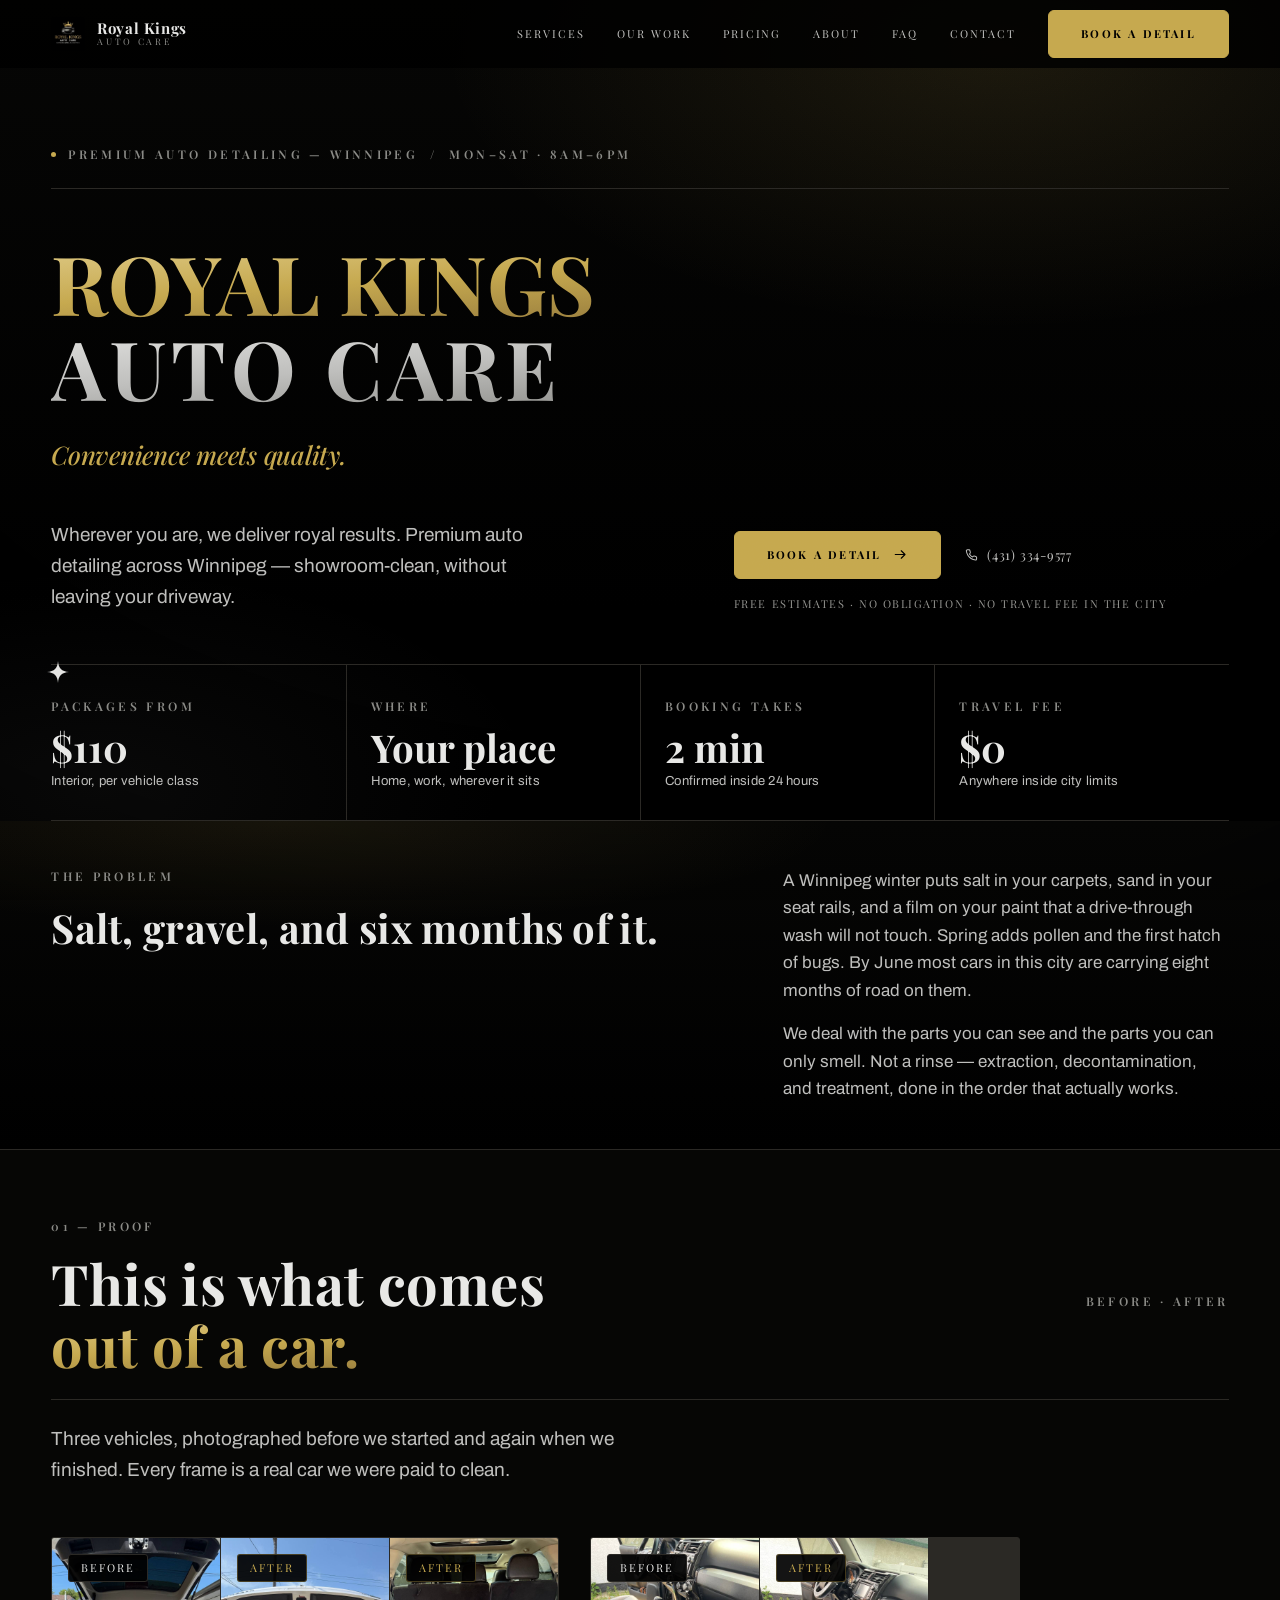
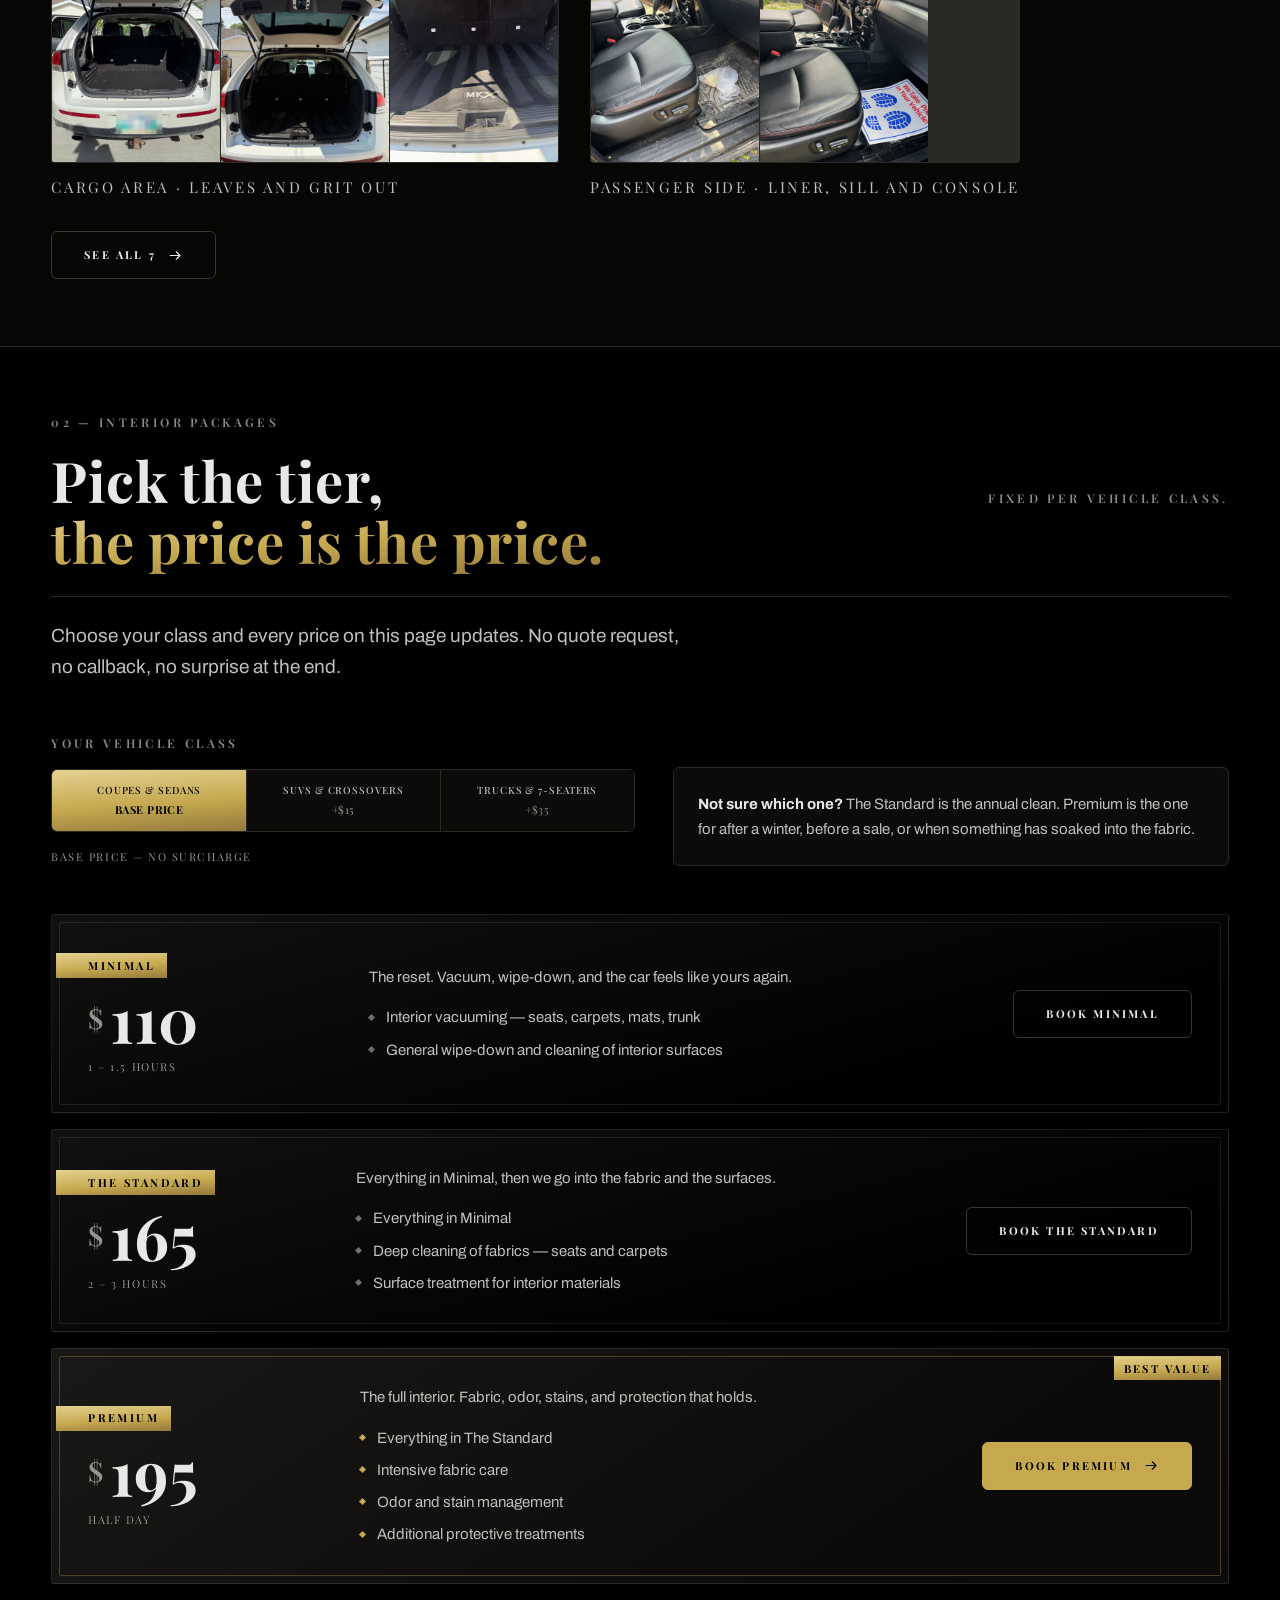
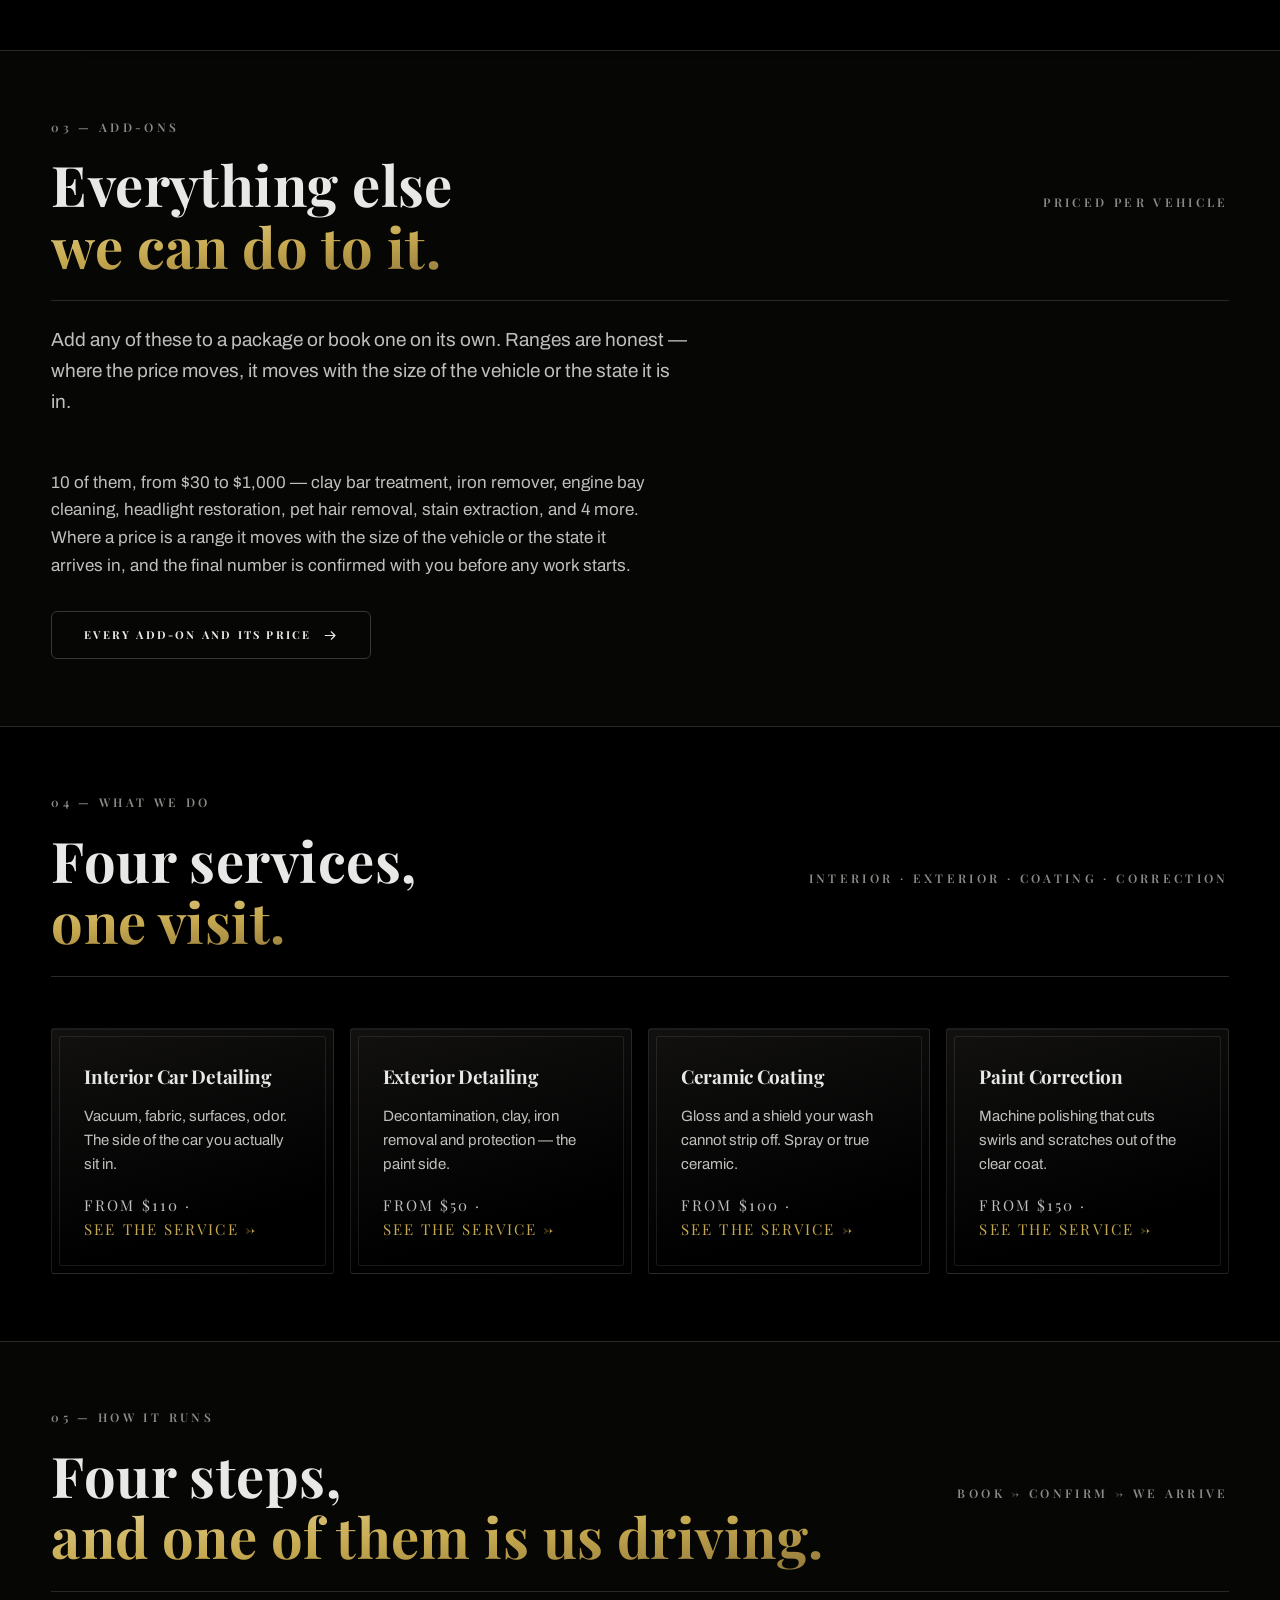
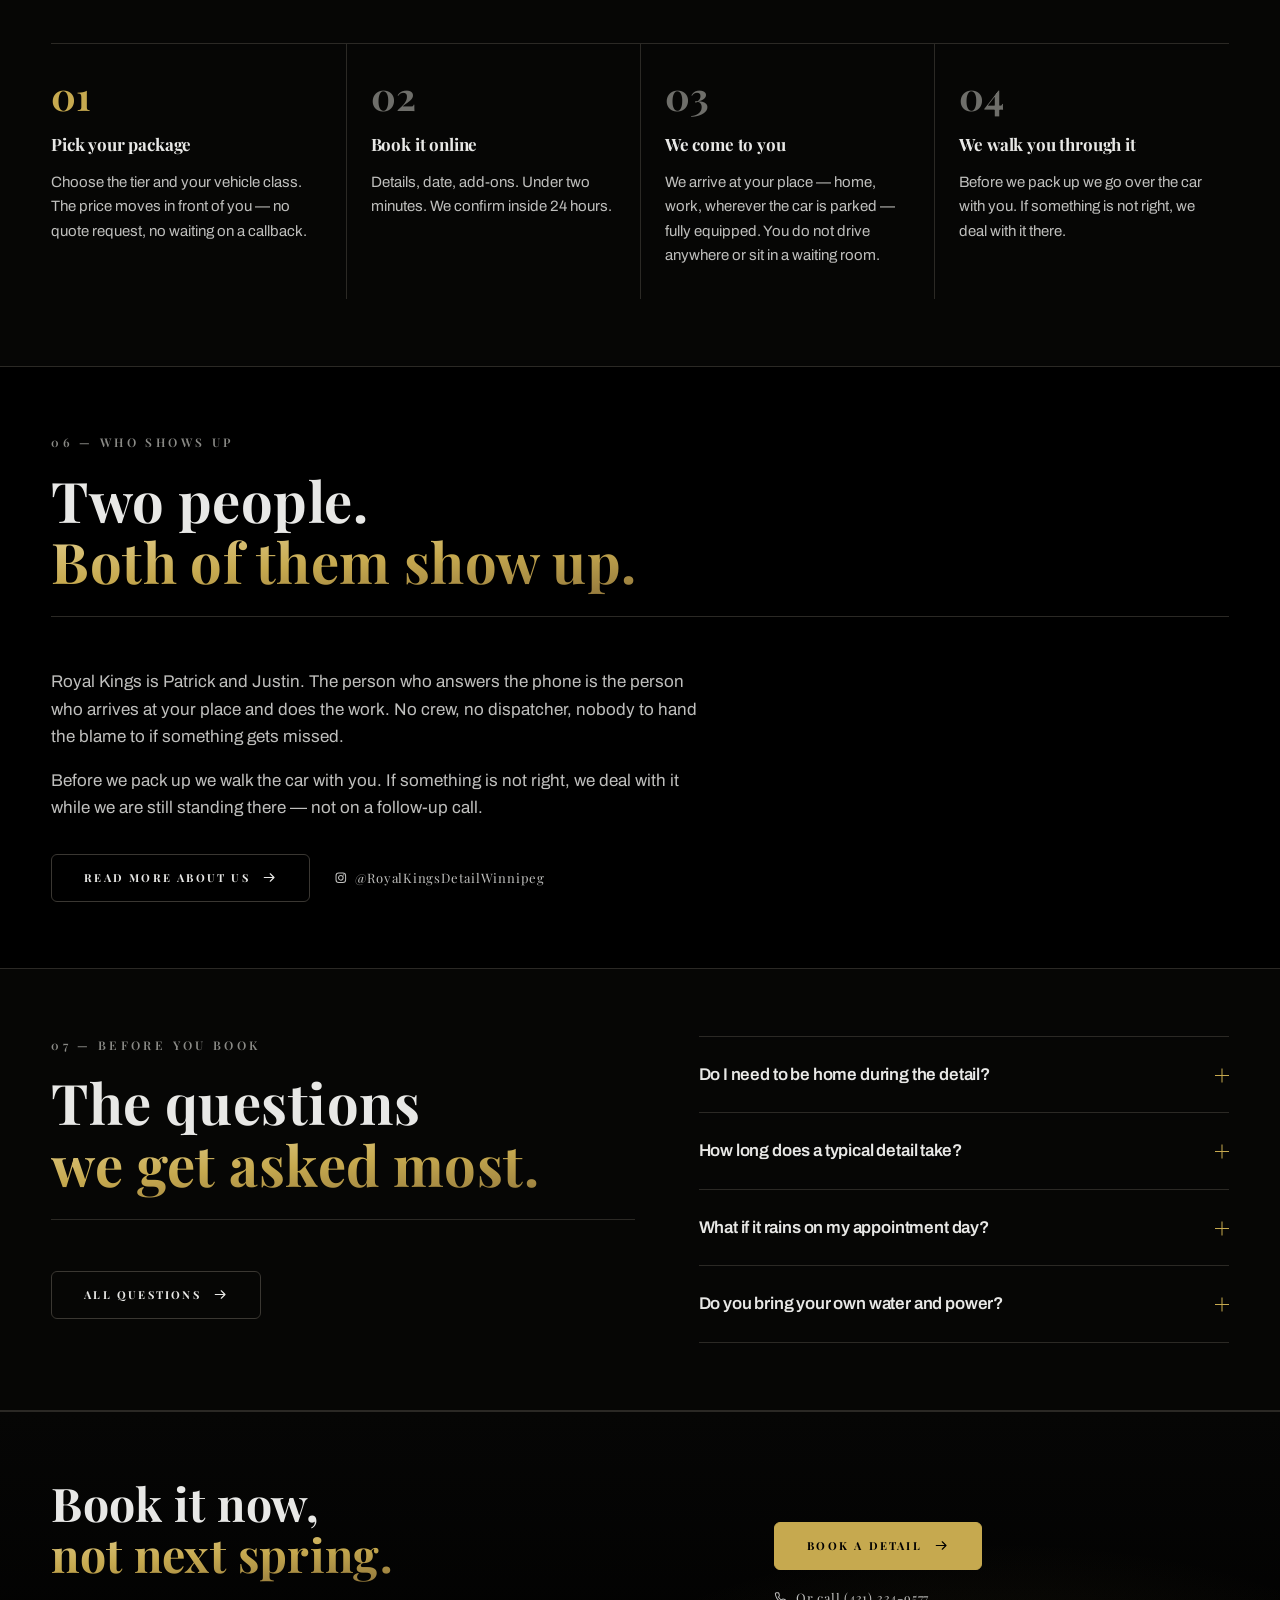
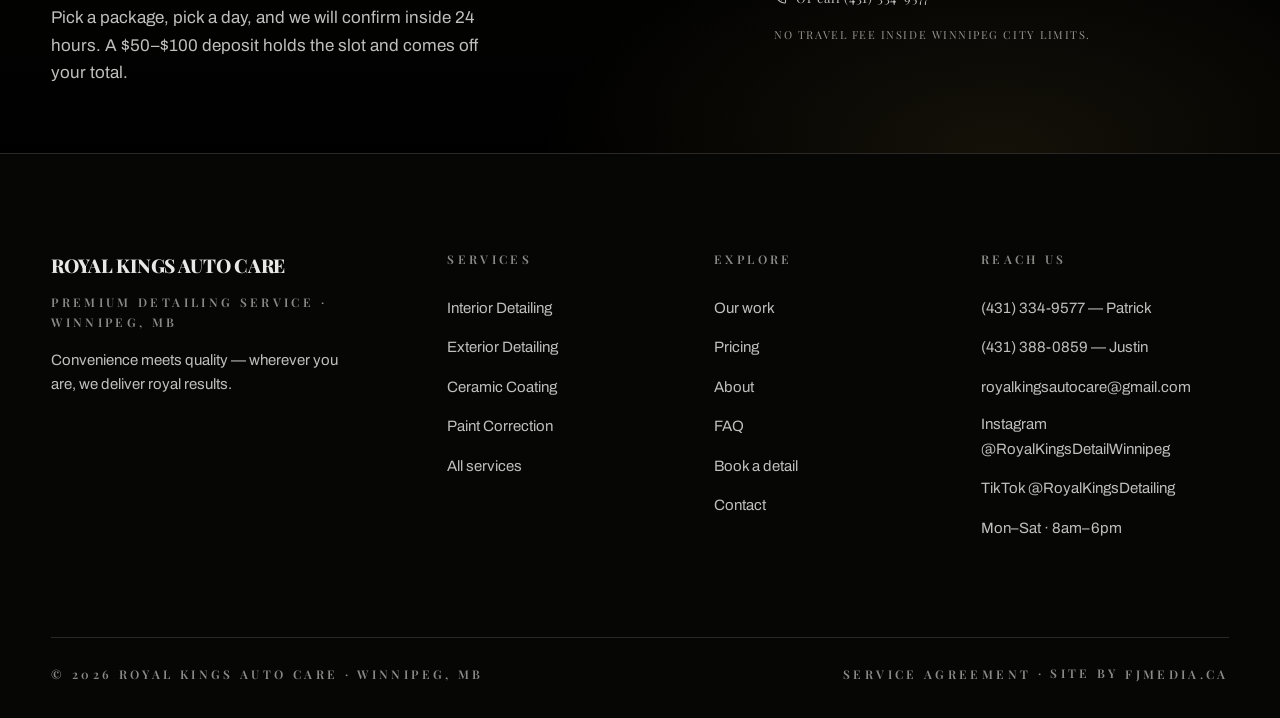
==== commit 27fe6460: "Scroll economy: the gallery was only 33% photographs James, twice: "it's a lot of scrolling", then a" ====
--- a/index.html
+++ b/index.html
@@ -151,12 +151,55 @@
   </div>
 </section>
 
+<!-- ── Before / after — only rendered when real pairs exist ── -->
+
+<section class="sec band" aria-labelledby="ba-h">
+  <div class="wrap">
+    
+  <div class="sec-head">
+    <span class="kicker">01 — Proof</span>
+    <div class="sec-head-row">
+      <h2><span id="ba-h">This is what comes<br class="br-desk"> <em>out of a car.</em></span></h2>
+      <span class="sec-head-meta">Before · after</span>
+    </div>
+    <p class="sec-lede">Three vehicles, photographed before we started and again when we finished. Every frame is a real car we were paid to clean.</p>
+  </div>
+    <div class="ba-list">
+  <figure class="ba-dip ba-strip-fig">
+    <div class="ba-strip" style="--n:3;--ar:0.7500">
+        <div class="ba-frame" data-label="Before">
+          <img src="/assets/Gallery/2026-08-28%20mkx-white/cargo-b1.jpg" alt="Cargo area of a white Lincoln MKX before cleaning, with dried leaves and grit worked into the carpet" width="960" height="1280" loading="lazy" decoding="async">
+        </div>
+        <div class="ba-frame ba-seam" data-label="After">
+          <img src="/assets/Gallery/2026-08-28%20mkx-white/cargo-a1.jpg" alt="The same MKX cargo area after cleaning, tailgate raised, the carpet and sill clear" width="960" height="1280" loading="lazy" decoding="async">
+        </div>
+        <div class="ba-frame" data-label="After">
+          <img src="/assets/Gallery/2026-08-28%20mkx-white/cargo-a2.jpg" alt="The same MKX cargo area after cleaning, framed close, with fresh vacuum lines across the carpet and the MKX sill mat" width="960" height="1280" loading="lazy" decoding="async">
+        </div>
+    </div>
+    <figcaption>Cargo area · leaves and grit out</figcaption>
+  </figure>
+  <figure class="ba-dip ba-strip-fig">
+    <div class="ba-strip" style="--n:2;--ar:0.7500">
+        <div class="ba-frame" data-label="Before">
+          <img src="/assets/Gallery/2026-08-28%204runner-black/passenger-b1.jpg" alt="Passenger side of a black Toyota 4Runner before cleaning, with a plastic bag and litter sitting on the rubber floor liner and grit along the door sill" width="960" height="1280" loading="lazy" decoding="async">
+        </div>
+        <div class="ba-frame ba-seam" data-label="After">
+          <img src="/assets/Gallery/2026-08-28%204runner-black/passenger-a1.jpg" alt="The same 4Runner passenger side after cleaning, the liner and sill clear, a protective paper mat laid down and a cover on the steering wheel" width="960" height="1280" loading="lazy" decoding="async">
+        </div>
+    </div>
+    <figcaption>Passenger side · liner, sill and console</figcaption>
+  </figure></div>
+    <div style="margin-top:var(--s-6)"><a class="btn btn-ghost" href="/gallery">See all 7 <svg class="ic" viewBox="0 0 20 20" fill="none" stroke="currentColor" stroke-width="1.5" stroke-linecap="round" stroke-linejoin="round" aria-hidden="true"><path d="M3 10h13M11 5l5 5-5 5"/></svg></a></div>
+  </div>
+</section>
+
 <!-- ── Packages ── -->
 <section class="sec" id="packages" aria-labelledby="pkg-h">
   <div class="wrap">
     
   <div class="sec-head">
-    <span class="kicker">01 — Interior packages</span>
+    <span class="kicker">02 — Interior packages</span>
     <div class="sec-head-row">
       <h2><span id="pkg-h">Pick the tier,<br><em>the price is the price.</em></span></h2>
       <span class="sec-head-meta">Fixed per vehicle class.</span>
@@ -256,111 +299,23 @@
   <div class="wrap">
     
   <div class="sec-head">
-    <span class="kicker">02 — Add-ons</span>
+    <span class="kicker">03 — Add-ons</span>
     <div class="sec-head-row">
       <h2><span id="add-h">Everything else<br><em>we can do to it.</em></span></h2>
       <span class="sec-head-meta">Priced per vehicle</span>
     </div>
     <p class="sec-lede">Add any of these to a package or book one on its own. Ranges are honest — where the price moves, it moves with the size of the vehicle or the state it is in.</p>
   </div>
-    
-  <div class="matrix">
-    
-    <div class="mrow">
-      <span class="mrow-name">Clay Bar Treatment</span>
-      <span class="mrow-what">Pulls bonded tar, overspray and road grit off the paint that washing leaves behind.</span>
-      <span class="mrow-price num">$50 – $100<span class="mrow-basis">Based on vehicle class</span></span>
-    </div>
-    <div class="mrow">
-      <span class="mrow-name">Iron Remover</span>
-      <span class="mrow-what">Dissolves the brake dust and rail dust embedded in your clear coat.</span>
-      <span class="mrow-price num">$50<span class="mrow-basis">Flat rate</span></span>
-    </div>
-    <div class="mrow">
-      <span class="mrow-name">Engine Bay Cleaning</span>
-      <span class="mrow-what">Degreased and dressed. Worth it before a sale or a safety.</span>
-      <span class="mrow-price num">$50 – $150<span class="mrow-basis">Based on vehicle class</span></span>
-    </div>
-    <div class="mrow">
-      <span class="mrow-name">Headlight Restoration</span>
-      <span class="mrow-what">Cuts the yellow haze back off. You get the light output back too.</span>
-      <span class="mrow-price num">$60 – $120<span class="mrow-basis">Based on vehicle class</span></span>
-    </div>
-    <div class="mrow">
-      <span class="mrow-name">Pet Hair Removal</span>
-      <span class="mrow-what">The hair a vacuum will not lift. Woven out of the carpet and upholstery.</span>
-      <span class="mrow-price num">$30 – $80<span class="mrow-basis">Based on vehicle class</span></span>
-    </div>
-    <div class="mrow">
-      <span class="mrow-name">Stain Extraction</span>
-      <span class="mrow-what">Hot-water extraction on coffee, salt, grease and whatever the kids did.</span>
-      <span class="mrow-price num">$50 – $150<span class="mrow-basis">Based on vehicle class</span></span>
-    </div>
-    <div class="mrow">
-      <span class="mrow-name">Odor Removal</span>
-      <span class="mrow-what">Treats the source, not the smell. Smoke, pets, spilled milk.</span>
-      <span class="mrow-price num">$50 – $100<span class="mrow-basis">Based on vehicle class</span></span>
-    </div>
-    <div class="mrow">
-      <span class="mrow-name">Spray Ceramic Coating</span>
-      <span class="mrow-what">Months of gloss and water beading. The affordable protection layer.</span>
-      <span class="mrow-price num">$100 – $150<span class="mrow-basis">Based on vehicle class</span></span>
-    </div>
-    <div class="mrow">
-      <span class="mrow-name">True Ceramic Coating</span>
-      <span class="mrow-what">Years, not months. Bonded to prepped paint and quoted per vehicle.</span>
-      <span class="mrow-price num">$400 – $1,000+<span class="mrow-basis">Based on protection tier &amp; vehicle class</span></span>
-    </div>
-    <div class="mrow">
-      <span class="mrow-name">Paint Correction (Buffing)</span>
-      <span class="mrow-what">Machine-polished to cut swirls, wash marks and light scratches out of the clear coat. <em>Full-day service — exclusive booking required.</em></span>
-      <span class="mrow-price num">$150 – $600<span class="mrow-basis">Based on correction steps &amp; vehicle class</span></span>
-    </div>
-  </div>
-    <p class="hero-fine" style="margin-top:var(--s-5)">Final price is confirmed with you before any work starts.</p>
-  </div>
-</section>
-
-<!-- ── Before / after — only rendered when real pairs exist ── -->
-
-<section class="sec band" aria-labelledby="ba-h">
-  <div class="wrap">
-    
-  <div class="sec-head">
-    <span class="kicker">03 — Proof</span>
-    <div class="sec-head-row">
-      <h2><span id="ba-h">This is what comes<br class="br-desk"> <em>out of a car.</em></span></h2>
-      <span class="sec-head-meta">Before · after</span>
-    </div>
-    <p class="sec-lede">Three vehicles, photographed before we started and again when we finished. Every frame is a real car we were paid to clean.</p>
-  </div>
-    <div class="ba-list">
-  <figure class="ba-dip ba-strip-fig">
-    <div class="ba-strip" style="--n:3;--ar:0.7500">
-        <div class="ba-frame" data-label="Before">
-          <img src="/assets/Gallery/2026-08-28%20mkx-white/cargo-b1.jpg" alt="Cargo area of a white Lincoln MKX before cleaning, with dried leaves and grit worked into the carpet" width="960" height="1280" loading="lazy" decoding="async">
-        </div>
-        <div class="ba-frame ba-seam" data-label="After">
-          <img src="/assets/Gallery/2026-08-28%20mkx-white/cargo-a1.jpg" alt="The same MKX cargo area after cleaning, tailgate raised, the carpet and sill clear" width="960" height="1280" loading="lazy" decoding="async">
-        </div>
-        <div class="ba-frame" data-label="After">
-          <img src="/assets/Gallery/2026-08-28%20mkx-white/cargo-a2.jpg" alt="The same MKX cargo area after cleaning, framed close, with fresh vacuum lines across the carpet and the MKX sill mat" width="960" height="1280" loading="lazy" decoding="async">
-        </div>
-    </div>
-    <figcaption>Cargo area · leaves and grit out</figcaption>
-  </figure>
-  <figure class="ba-dip ba-strip-fig">
-    <div class="ba-strip" style="--n:2;--ar:0.7500">
-        <div class="ba-frame" data-label="Before">
-          <img src="/assets/Gallery/2026-08-28%204runner-black/passenger-b1.jpg" alt="Passenger side of a black Toyota 4Runner before cleaning, with a plastic bag and litter sitting on the rubber floor liner and grit along the door sill" width="960" height="1280" loading="lazy" decoding="async">
-        </div>
-        <div class="ba-frame ba-seam" data-label="After">
-          <img src="/assets/Gallery/2026-08-28%204runner-black/passenger-a1.jpg" alt="The same 4Runner passenger side after cleaning, the liner and sill clear, a protective paper mat laid down and a cover on the steering wheel" width="960" height="1280" loading="lazy" decoding="async">
-        </div>
-    </div>
-    <figcaption>Passenger side · liner, sill and console</figcaption>
-  </figure></div>
-    <div style="margin-top:var(--s-6)"><a class="btn btn-ghost" href="/gallery">See all 7 <svg class="ic" viewBox="0 0 20 20" fill="none" stroke="currentColor" stroke-width="1.5" stroke-linecap="round" stroke-linejoin="round" aria-hidden="true"><path d="M3 10h13M11 5l5 5-5 5"/></svg></a></div>
+    <p class="prose" style="max-width:60ch">
+      10 of them, from $30 to $1,000 —
+      clay bar treatment, iron remover, engine bay cleaning, headlight restoration, pet hair removal, stain extraction,
+      and 4 more. Where a price is a range it moves with the size of the
+      vehicle or the state it arrives in, and the final number is confirmed with you before
+      any work starts.
+    </p>
+    <div class="hero-act-row" style="margin-top:var(--s-6)">
+      <a class="btn btn-ghost" href="/pricing#addons">Every add-on and its price <svg class="ic" viewBox="0 0 20 20" fill="none" stroke="currentColor" stroke-width="1.5" stroke-linecap="round" stroke-linejoin="round" aria-hidden="true"><path d="M3 10h13M11 5l5 5-5 5"/></svg></a>
+    </div>
   </div>
 </section>
 
--- a/assets/rk.css
+++ b/assets/rk.css
@@ -661,12 +661,19 @@
    --n is the frame count, --ar the aspect the photographs actually are, so a
    consistent shoot is never cropped at all. */
 .ba-strip {
-  display: grid;
-  grid-template-columns: repeat(var(--n, 2), minmax(0, 1fr));
+  display: flex;
   gap: 1px; background: var(--edge);
   border: var(--stroke); border-radius: var(--r-xs); overflow: hidden;
-}
-.ba-frame { position: relative; aspect-ratio: var(--ar, 3 / 4); overflow: hidden; background: var(--graphite); }
+  max-width: 100%;
+}
+/* Height fixed, width derived. An extra frame makes the strip wider — it never
+   makes the frames shorter, and it never changes the row height. */
+.ba-frame {
+  position: relative; overflow: hidden; background: var(--graphite);
+  height: clamp(148px, 17.5vw, 250px);
+  aspect-ratio: var(--ar, 3 / 4);
+  flex: none;
+}
 .ba-frame img { width: 100%; height: 100%; object-fit: cover; display: block; }
 .ba-frame::after {
   content: attr(data-label); position: absolute; top: var(--s-4); left: var(--s-4);
@@ -680,23 +687,63 @@
 .ba-frame[data-label='After']::after { color: var(--gold); border-color: var(--edge-gold); }
 .ba-seam { box-shadow: inset 2px 0 0 0 var(--gold); }
 
-/* Portrait frames get unreadably narrow three-across on a phone. Two columns
-   keeps each frame a thumb-sized picture, and the seam moves to the top edge
-   when the after set wraps onto a new row. */
-/* Portrait frames get unreadably narrow three-across on a phone, so the strip
-   drops to two columns — which orphans an odd frame count into a half-empty
-   row (G32b, counted in CELLS: 3 frames in 2 columns is 2 + 1). The odd LAST
-   frame spans the row instead. It is always an AFTER frame, so the fix reads
-   as emphasis on the result rather than as a patch, and it keeps its own
-   aspect ratio so nothing is cropped to fill the space. */
-@media (max-width: 760px) {
-  .ba-strip { grid-template-columns: repeat(2, minmax(0, 1fr)); }
-  .ba-frame:last-child:nth-child(odd) { grid-column: 1 / -1; }
-}
-@media (max-width: 420px) {
-  .ba-strip { grid-template-columns: minmax(0, 1fr); }
-  .ba-seam { box-shadow: inset 0 2px 0 0 var(--gold); }
-}
+/* A flex strip cannot orphan a row — it has no columns to leave half empty —
+   so the old grid breakpoint rules are gone with the grid. What is still true
+   is that a three-frame strip must not overflow a narrow screen, which the
+   height clamp handles: at 390px each frame lands near 105px wide, three of
+   them plus borders inside the gutter. */
+/* ── The lead comparison is BIG; the rest is on demand ─────────────
+   Tiling fixed desktop and quietly wrecked mobile: frames landed at 111x148px,
+   which is a postage stamp — proof you cannot read at arm's length still costs
+   scroll but stops persuading. And the page was only 33% photographs; the rest
+   was scaffolding. So one comparison per vehicle gets real size, and the other
+   areas sit behind a <details> rather than being shrunk further. */
+.ba-list-lead .ba-frame { height: clamp(232px, 30vw, 340px); }
+
+.ba-more { margin-top: var(--s-5); }
+.ba-more > summary {
+  cursor: pointer; list-style: none;
+  display: inline-flex; align-items: center; gap: var(--s-3);
+  font-family: var(--mono); font-size: var(--fs-mono); letter-spacing: var(--tr-mono);
+  text-transform: uppercase; color: var(--text-2);
+  padding: var(--s-3) var(--s-4); border: var(--stroke); border-radius: var(--r-xs);
+  transition: color var(--dur-fast) var(--ease-std), border-color var(--dur-fast) var(--ease-std);
+}
+.ba-more > summary::-webkit-details-marker { display: none; }
+.ba-more > summary::after {
+  content: ''; width: 7px; height: 7px; flex: none;
+  border-right: 1.5px solid currentColor; border-bottom: 1.5px solid currentColor;
+  transform: rotate(45deg) translate(-1px, -1px);
+  transition: transform var(--dur-base) var(--ease-std);
+}
+.ba-more[open] > summary::after { transform: rotate(-135deg) translate(-2px, -2px); }
+.ba-more > summary:hover { color: var(--gold); border-color: var(--edge-gold); }
+.ba-more > summary:focus-visible { outline: 2px solid var(--gold); outline-offset: 2px; }
+.ba-more .ba-list { margin-top: var(--s-5); }
+
+/* The count is the affordance: "4 areas · 8 photos" says more exists before
+   anyone has to guess from a chevron. */
+.ba-job-n { color: var(--text-3); letter-spacing: var(--tr-mono); }
+.ba-job-h { gap: var(--s-4); }
+.ba-job-h::after { order: 3; }
+
+/* Grouped by vehicle. Seven comparisons in a row read as seven unrelated
+   things; three headed groups read as three cars, which is what a customer is
+   actually counting. The heading is a quiet mono rule, not a section header —
+   it organises the strip without competing with the page's own headings. */
+.ba-job + .ba-job { margin-top: clamp(2rem, 4vw, 3.25rem); }
+.ba-job-h {
+  font-family: var(--mono); font-size: var(--fs-mono); font-weight: 600;
+  letter-spacing: var(--tr-mono-wide); text-transform: uppercase;
+  color: var(--text-3); margin-bottom: var(--s-5);
+  display: flex; align-items: center; gap: var(--s-4);
+}
+.ba-job-h::after {
+  content: ''; flex: 1; height: 1px; background: var(--edge);
+}
+
+.ba-strip-fig { flex: 0 1 auto; max-width: 100%; min-width: 0; }
+.ba-strip-fig figcaption { max-width: 46ch; }
 
 .ba-dip figcaption { font-family: var(--mono); font-size: var(--fs-mono); letter-spacing: var(--tr-mono); text-transform: uppercase; color: var(--text-3); }
 .ba-stage::before, .ba-stage::after {
@@ -772,7 +819,20 @@
 .ba figcaption { max-width: 68ch; }
 
 /* Gallery layout */
-.ba-list { display: grid; gap: clamp(1.5rem, 3vw, 2.5rem); }
+/* The gallery was one comparison per row at full container width, so every
+   comparison cost a whole screen: 8 screens on desktop and 14 on a phone for
+   three cars, growing linearly with every job. Nobody scrolls fourteen screens
+   of someone else's floor mats.
+
+   The fix is to stop letting WIDTH drive the frames. The frame's HEIGHT is now
+   the fixed dimension and its width follows from the photo's own aspect, so a
+   comparison hugs its content instead of stretching to fill a row — and every
+   comparison ends up the same height whether it holds two frames or three,
+   which is what lets them tile into clean rows. */
+.ba-list {
+  display: flex; flex-wrap: wrap; align-items: flex-start;
+  gap: clamp(1.25rem, 2.4vw, 2rem);
+}
 .work-grid { display: grid; grid-template-columns: repeat(3, minmax(0, 1fr)); gap: var(--s-4); }
 @media (max-width: 900px) { .work-grid { grid-template-columns: repeat(2, minmax(0, 1fr)); } }
 @media (max-width: 560px) { .work-grid { grid-template-columns: minmax(0, 1fr); } }
@@ -926,7 +986,15 @@
 .foot { border-top: var(--stroke); background: var(--carbon); padding-block: var(--s-9) var(--s-6); }
 .foot-grid { display: grid; grid-template-columns: 1.6fr 1fr 1fr 1.15fr; gap: clamp(2rem, 4vw, 4rem); }
 @media (max-width: 900px) { .foot-grid { grid-template-columns: repeat(2, minmax(0, 1fr)); } }
-@media (max-width: 540px) { .foot-grid { grid-template-columns: minmax(0, 1fr); } }
+/* The footer stacked to ONE column below 540px, which cost 1,369px — 1.75
+   screens — on every page of the site. The two link lists are short and narrow;
+   they sit side by side happily. Only the brand block (which carries prose) and
+   the contact block (which carries names and numbers) need the full width. */
+@media (max-width: 540px) {
+  .foot-grid { grid-template-columns: repeat(2, minmax(0, 1fr)); gap: var(--s-7) var(--s-6); }
+  .foot-grid > :first-child,
+  .foot-grid > :last-child { grid-column: 1 / -1; }
+}
 .foot h3 { font-family: var(--mono); font-size: var(--fs-mono); font-weight: 500; letter-spacing: var(--tr-mono-wide); text-transform: uppercase; color: var(--text-3); margin-bottom: var(--s-5); }
 .foot-brand b { display: block; font-family: var(--display); font-size: var(--fs-lg); font-weight: 800; letter-spacing: -0.015em; font-stretch: 110%; text-transform: uppercase; }
 .foot-brand p { color: var(--text-2); font-size: var(--fs-sm); margin-top: var(--s-4); max-width: 34ch; }
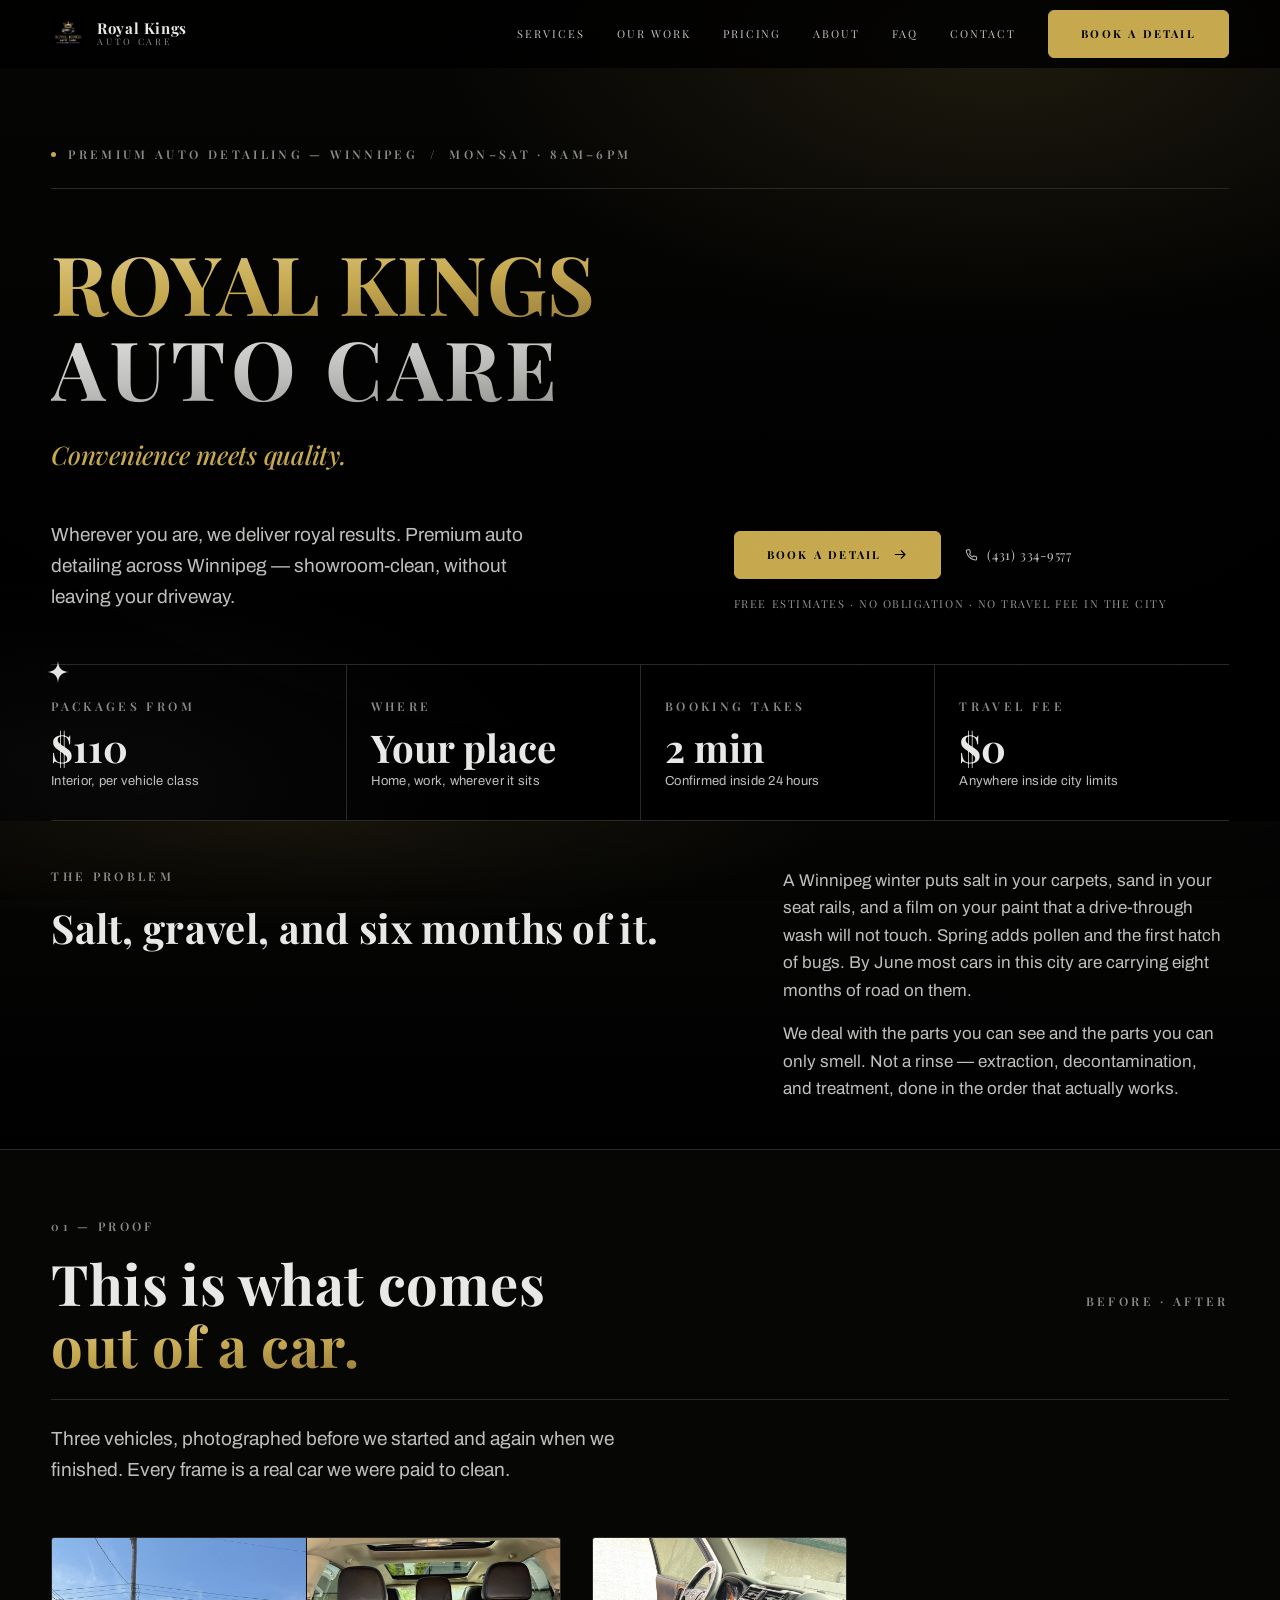
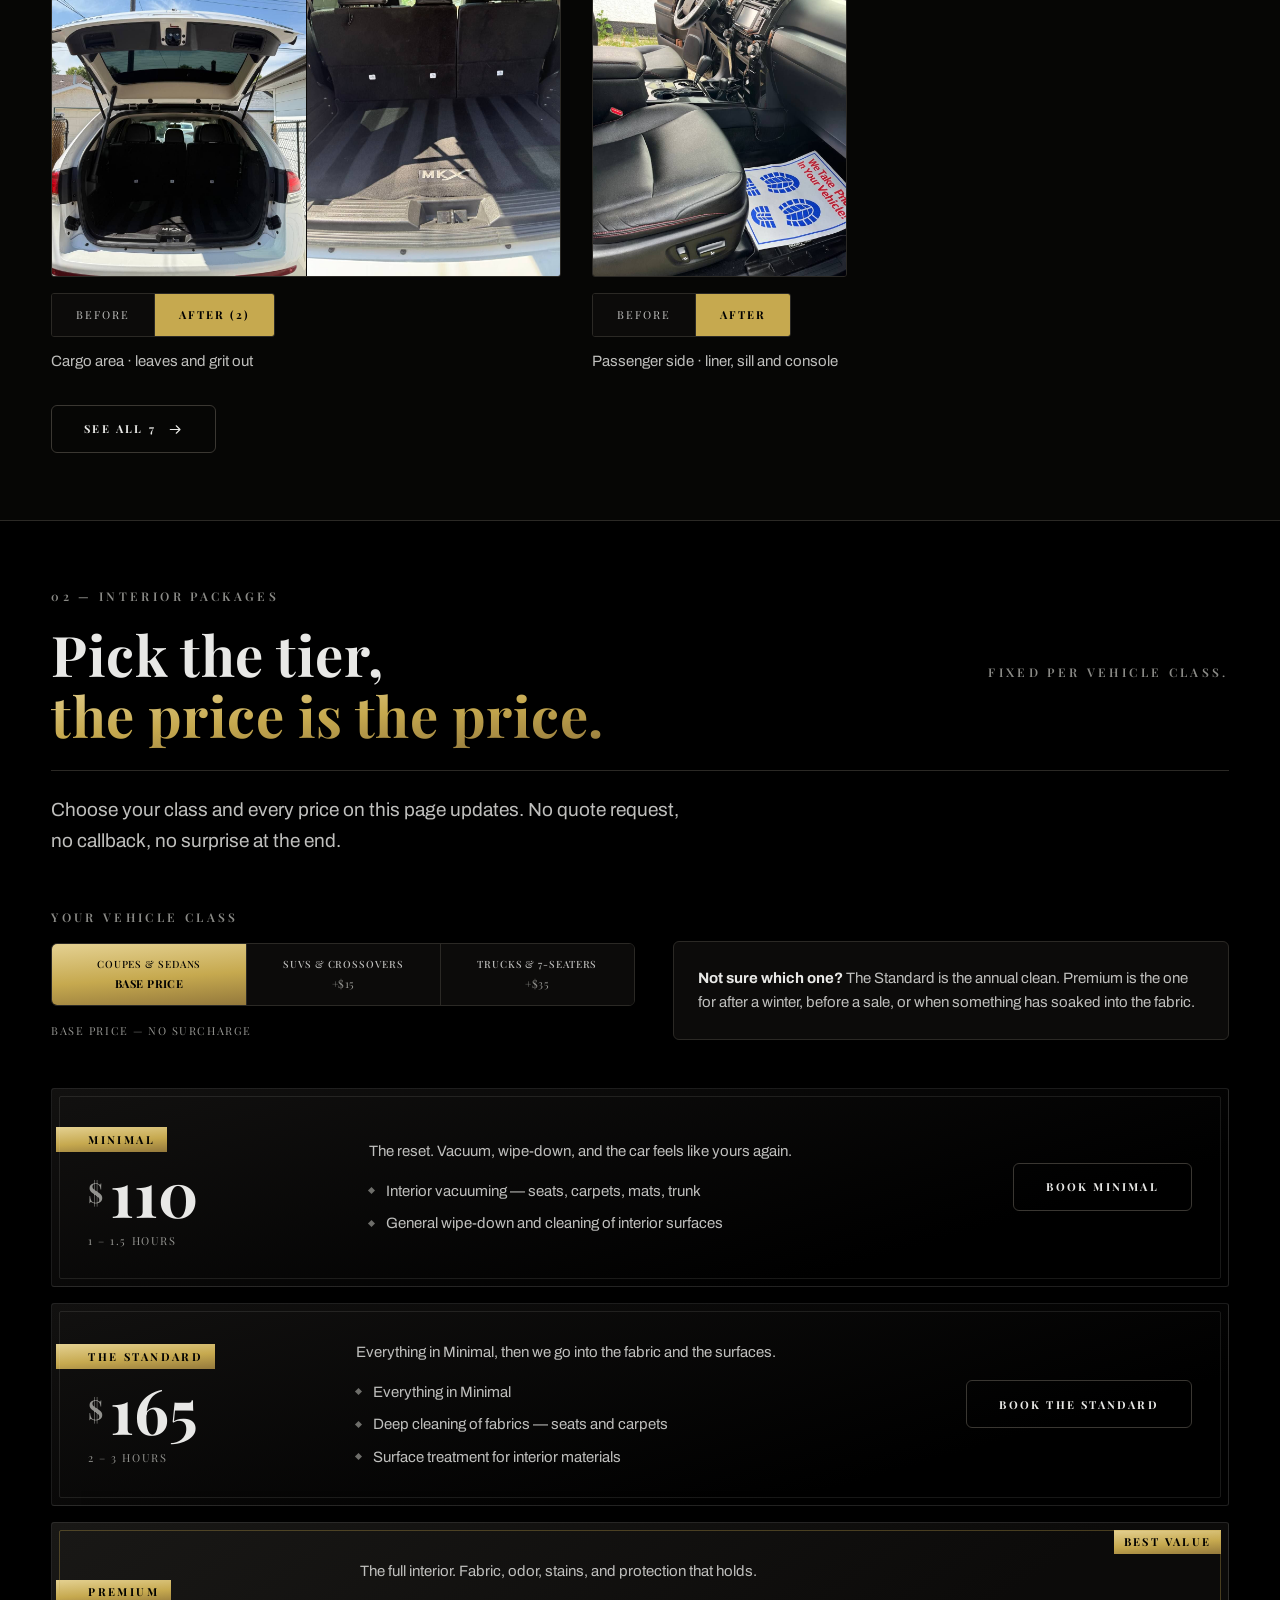
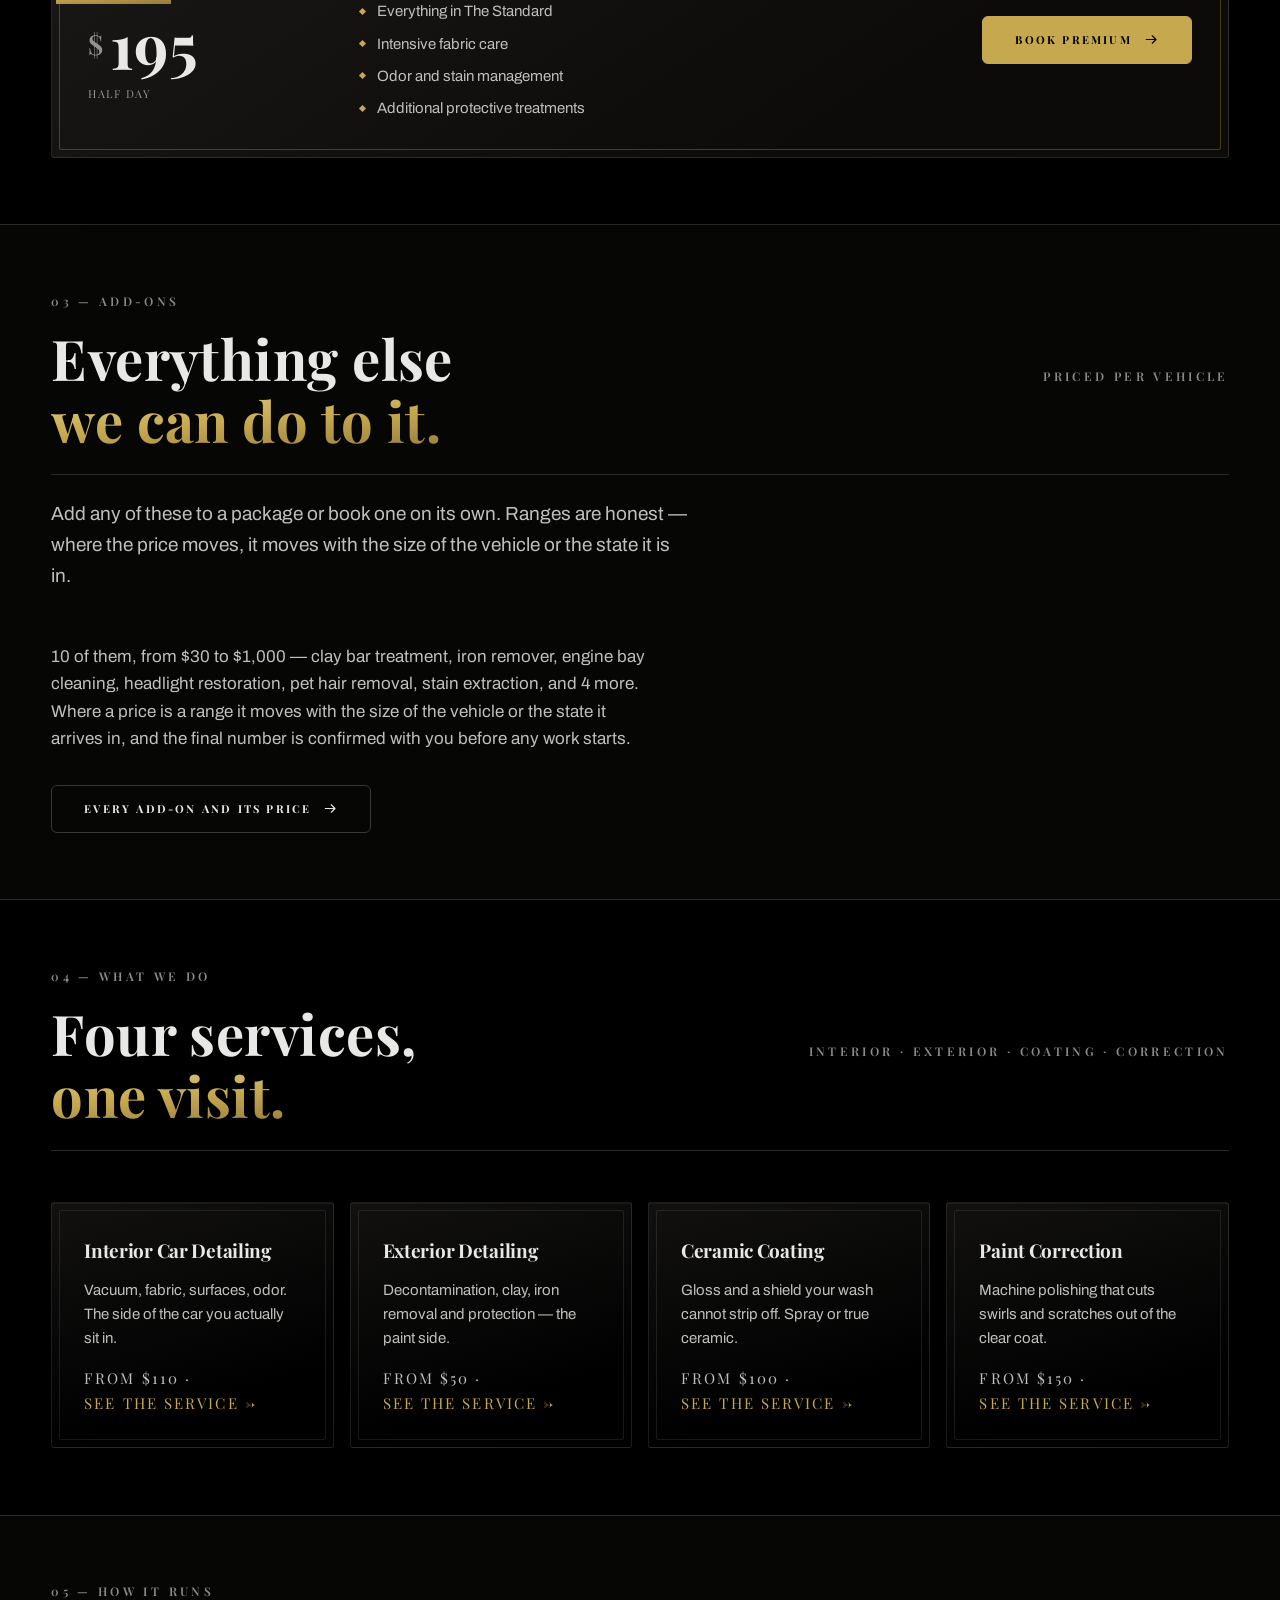
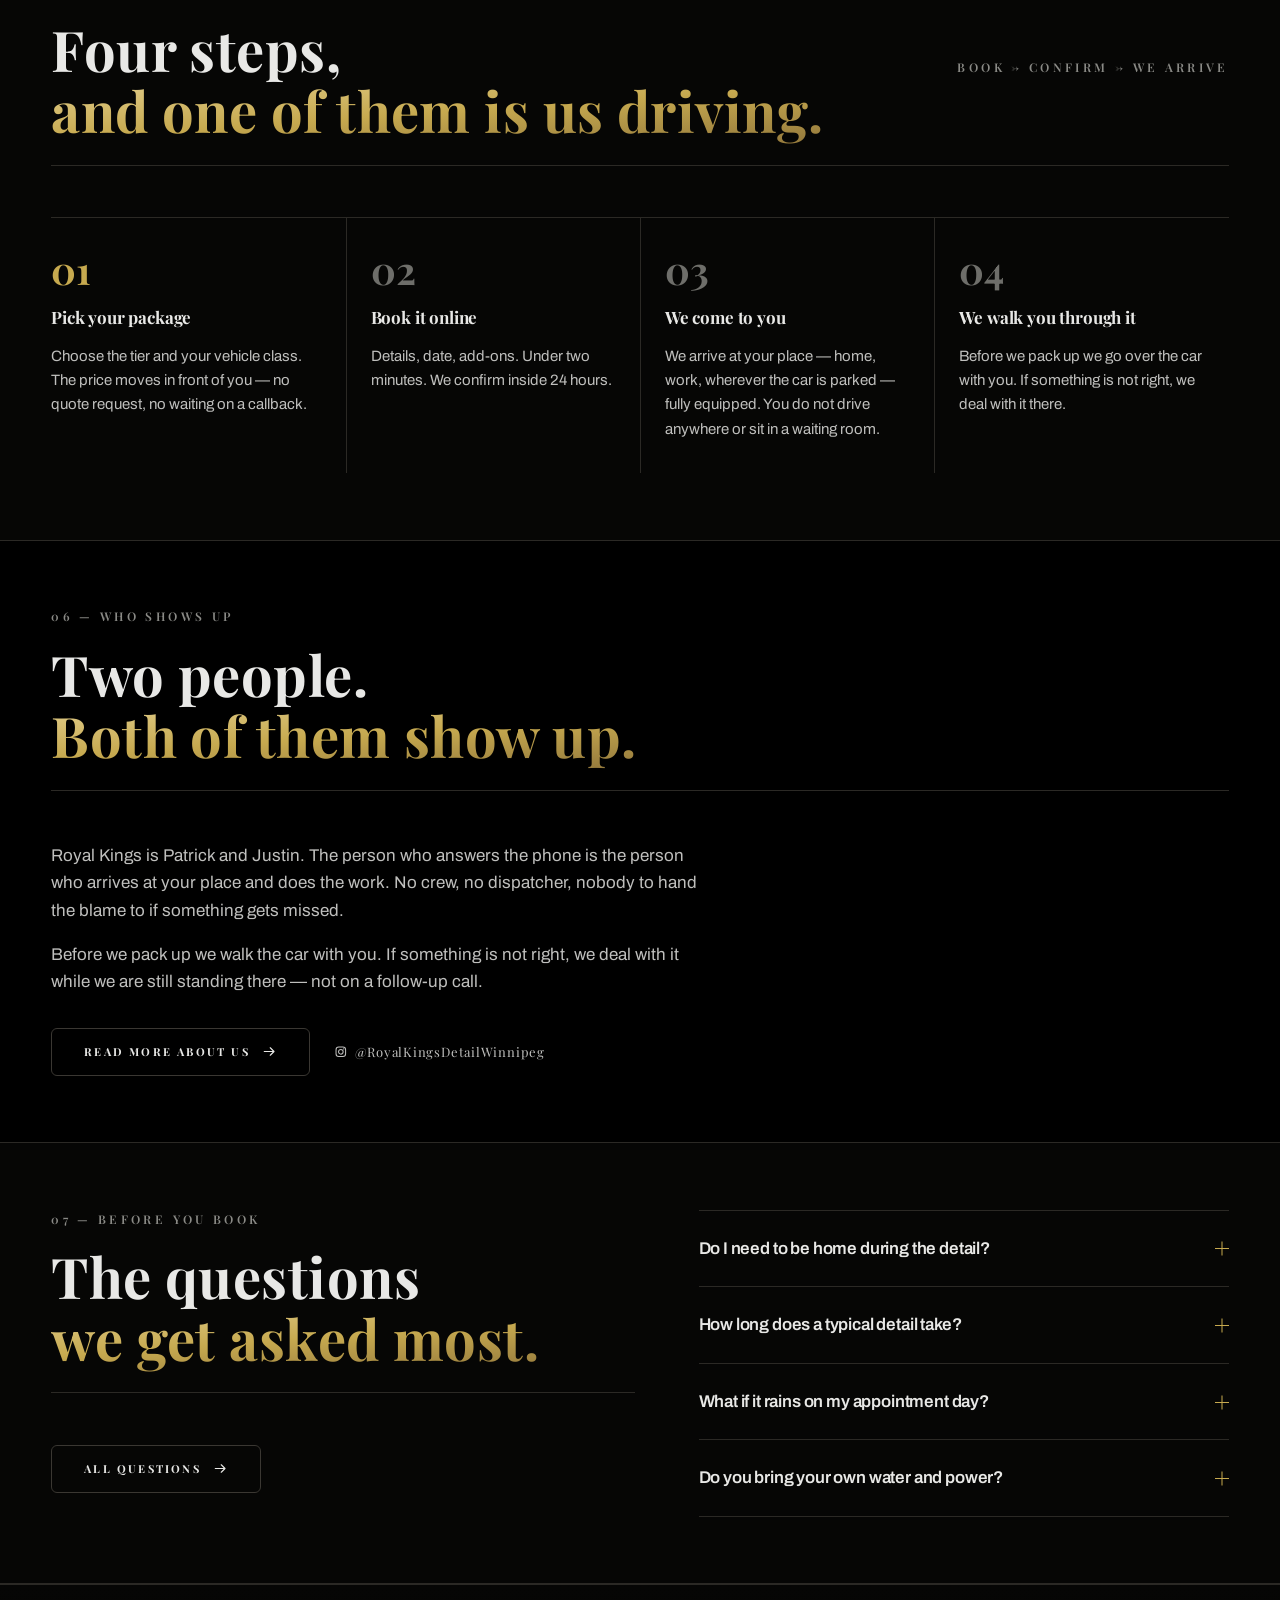
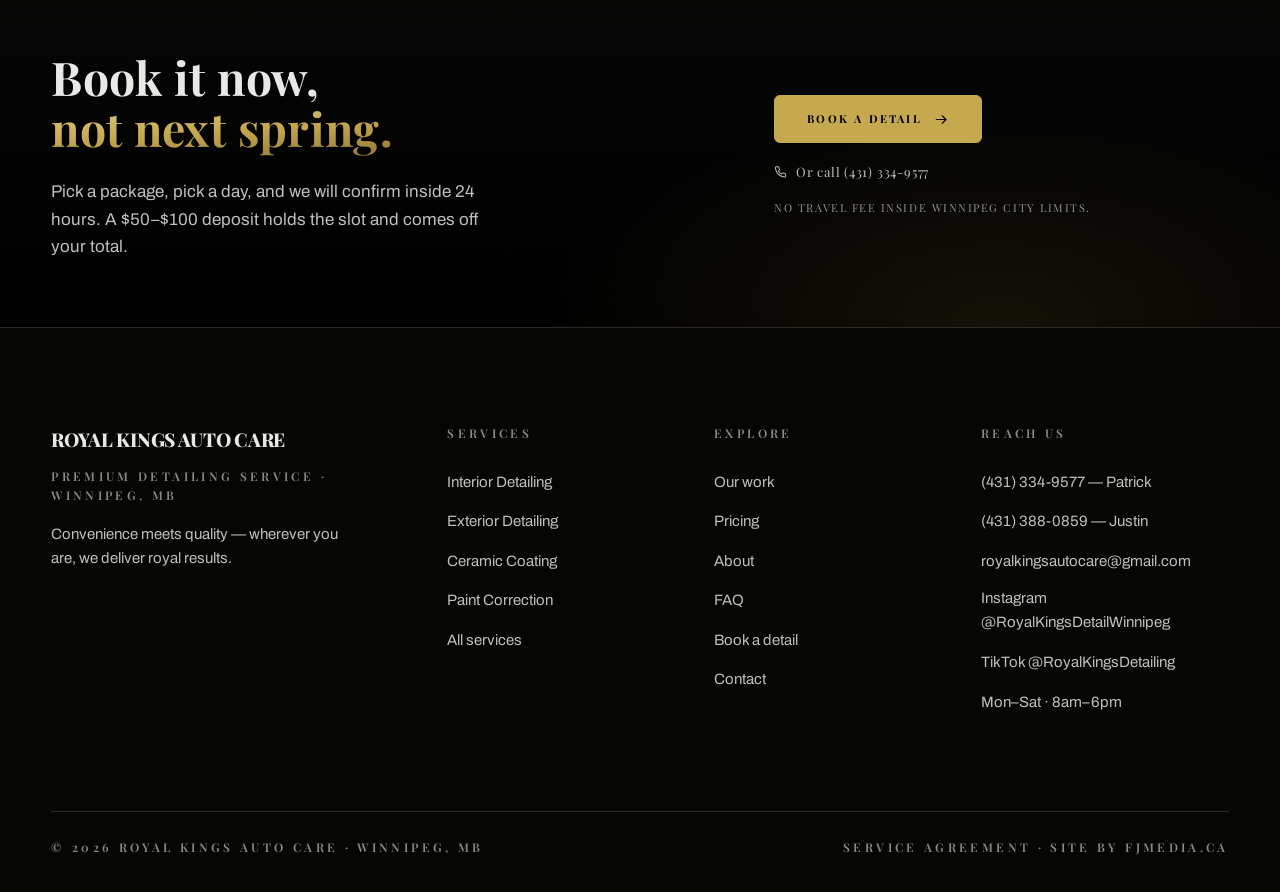
==== commit ab79c697: "Before/after in ONE box, with a Before|After toggle James: "there must be a better way we showcase t" ====
--- a/index.html
+++ b/index.html
@@ -165,28 +165,41 @@
     <p class="sec-lede">Three vehicles, photographed before we started and again when we finished. Every frame is a real car we were paid to clean.</p>
   </div>
     <div class="ba-list">
-  <figure class="ba-dip ba-strip-fig">
-    <div class="ba-strip" style="--n:3;--ar:0.7500">
-        <div class="ba-frame" data-label="Before">
+  <figure class="ba-fig" style="--ar:0.7500;--cols:2">
+    <input type="radio" name="cmp1" id="cmp1-a" class="ba-radio" checked>
+    <input type="radio" name="cmp1" id="cmp1-b" class="ba-radio">
+    <div class="ba-box">
+      
+        <div class="ba-state is-a">
+          <img src="/assets/Gallery/2026-08-28%20mkx-white/cargo-a1.jpg" alt="The same MKX cargo area after cleaning, tailgate raised, the carpet and sill clear" width="960" height="1280" loading="lazy" decoding="async"><img src="/assets/Gallery/2026-08-28%20mkx-white/cargo-a2.jpg" alt="The same MKX cargo area after cleaning, framed close, with fresh vacuum lines across the carpet and the MKX sill mat" width="960" height="1280" loading="lazy" decoding="async">
+        </div>
+      
+        <div class="ba-state is-b">
           <img src="/assets/Gallery/2026-08-28%20mkx-white/cargo-b1.jpg" alt="Cargo area of a white Lincoln MKX before cleaning, with dried leaves and grit worked into the carpet" width="960" height="1280" loading="lazy" decoding="async">
         </div>
-        <div class="ba-frame ba-seam" data-label="After">
-          <img src="/assets/Gallery/2026-08-28%20mkx-white/cargo-a1.jpg" alt="The same MKX cargo area after cleaning, tailgate raised, the carpet and sill clear" width="960" height="1280" loading="lazy" decoding="async">
-        </div>
-        <div class="ba-frame" data-label="After">
-          <img src="/assets/Gallery/2026-08-28%20mkx-white/cargo-a2.jpg" alt="The same MKX cargo area after cleaning, framed close, with fresh vacuum lines across the carpet and the MKX sill mat" width="960" height="1280" loading="lazy" decoding="async">
-        </div>
+    </div>
+    <div class="ba-tabs" role="group" aria-label="Show before or after">
+      <label for="cmp1-b" class="ba-tab">Before</label>
+      <label for="cmp1-a" class="ba-tab">After (2)</label>
     </div>
     <figcaption>Cargo area · leaves and grit out</figcaption>
   </figure>
-  <figure class="ba-dip ba-strip-fig">
-    <div class="ba-strip" style="--n:2;--ar:0.7500">
-        <div class="ba-frame" data-label="Before">
+  <figure class="ba-fig" style="--ar:0.7500;--cols:1">
+    <input type="radio" name="cmp2" id="cmp2-a" class="ba-radio" checked>
+    <input type="radio" name="cmp2" id="cmp2-b" class="ba-radio">
+    <div class="ba-box">
+      
+        <div class="ba-state is-a">
+          <img src="/assets/Gallery/2026-08-28%204runner-black/passenger-a1.jpg" alt="The same 4Runner passenger side after cleaning, the liner and sill clear, a protective paper mat laid down and a cover on the steering wheel" width="960" height="1280" loading="lazy" decoding="async">
+        </div>
+      
+        <div class="ba-state is-b">
           <img src="/assets/Gallery/2026-08-28%204runner-black/passenger-b1.jpg" alt="Passenger side of a black Toyota 4Runner before cleaning, with a plastic bag and litter sitting on the rubber floor liner and grit along the door sill" width="960" height="1280" loading="lazy" decoding="async">
         </div>
-        <div class="ba-frame ba-seam" data-label="After">
-          <img src="/assets/Gallery/2026-08-28%204runner-black/passenger-a1.jpg" alt="The same 4Runner passenger side after cleaning, the liner and sill clear, a protective paper mat laid down and a cover on the steering wheel" width="960" height="1280" loading="lazy" decoding="async">
-        </div>
+    </div>
+    <div class="ba-tabs" role="group" aria-label="Show before or after">
+      <label for="cmp2-b" class="ba-tab">Before</label>
+      <label for="cmp2-a" class="ba-tab">After</label>
     </div>
     <figcaption>Passenger side · liner, sill and console</figcaption>
   </figure></div>
--- a/assets/rk.css
+++ b/assets/rk.css
@@ -651,81 +651,67 @@
 .ba-range { position: absolute; inset: 0; width: 100%; height: 100%; margin: 0; opacity: 0; cursor: ew-resize; }
 .ba-stage:has(.ba-range:focus-visible) .ba-grip { box-shadow: 0 0 0 2px var(--gold); }
 .ba figcaption { margin-top: var(--s-3); font-family: var(--mono); font-size: var(--fs-mono); letter-spacing: var(--tr-mono); text-transform: uppercase; color: var(--text-3); max-width: 68ch; }
-/* ── THE STRIP: every before/after comparison that is not a slider ─────
-   The FRAME is the sized unit, never the column. A column with a fixed
-   aspect-ratio divides its height among however many frames it holds, which
-   silently crushed two portrait photos to landscape next to a single portrait
-   one — half of each image thrown away by object-fit. Here an extra frame makes
-   the strip WIDER; it never makes the others shorter.
-
-   --n is the frame count, --ar the aspect the photographs actually are, so a
-   consistent shoot is never cropped at all. */
-.ba-strip {
-  display: flex;
-  gap: 1px; background: var(--edge);
+/* ── THE STAGE: before and after in one box ───────────────────────
+   Side-by-side only compares when both frames hold the same view, and these do
+   not — the pairs are hand-held, framed differently. Swapping in place keeps
+   the frame still so only the contents change, which is what lets the eye do
+   the differencing. It also halves the footprint.
+
+   Radios drive it, so there is no JavaScript: labels are natively focusable,
+   arrow keys move between them, and it works with JS off. */
+.ba-fig { flex: 0 1 auto; max-width: 100%; min-width: 0; }
+.ba-radio { position: absolute; opacity: 0; width: 1px; height: 1px; pointer-events: none; }
+
+/* NOT .ba-stage — that class belongs to the drag-slider, whose CSS absolutely
+   positions every image inside it. Reusing the name silently pulled my grid
+   items out of flow and stacked them on top of each other. */
+.ba-box {
+  position: relative;
+  height: clamp(232px, 30vw, 340px);
+  aspect-ratio: calc(var(--ar, 0.75) * var(--cols, 1));
+  max-width: 100%;
   border: var(--stroke); border-radius: var(--r-xs); overflow: hidden;
-  max-width: 100%;
-}
-/* Height fixed, width derived. An extra frame makes the strip wider — it never
-   makes the frames shorter, and it never changes the row height. */
-.ba-frame {
-  position: relative; overflow: hidden; background: var(--graphite);
-  height: clamp(148px, 17.5vw, 250px);
-  aspect-ratio: var(--ar, 3 / 4);
-  flex: none;
-}
-.ba-frame img { width: 100%; height: 100%; object-fit: cover; display: block; }
-.ba-frame::after {
-  content: attr(data-label); position: absolute; top: var(--s-4); left: var(--s-4);
+  background: var(--graphite);
+}
+.ba-state {
+  position: absolute; inset: 0;
+  display: flex; justify-content: center; align-items: stretch;
+  gap: 1px; background: transparent;
+  opacity: 0; visibility: hidden;
+  transition: opacity var(--dur-fast) var(--ease-std);
+}
+.ba-state img { height: 100%; width: auto; max-width: 100%; aspect-ratio: var(--ar, 3 / 4); object-fit: cover; display: block; }
+
+/* The checked radio picks the state. Two rules, no script. */
+.ba-radio:nth-of-type(1):checked ~ .ba-box .is-a,
+.ba-radio:nth-of-type(2):checked ~ .ba-box .is-b { opacity: 1; visibility: visible; }
+
+/* The tabs are the site's own segmented control, so the gallery speaks the same
+   language as the vehicle-class picker on /pricing. */
+.ba-tabs { display: inline-flex; margin-top: var(--s-4); border: var(--stroke); border-radius: var(--r-xs); overflow: hidden; }
+.ba-tab {
+  cursor: pointer; padding: var(--s-3) var(--s-5);
   font-family: var(--mono); font-size: var(--fs-mono); letter-spacing: var(--tr-mono);
-  text-transform: uppercase; padding: var(--s-1) var(--s-3);
-  background: color-mix(in srgb, var(--void) 92%, transparent); color: var(--text);
-  border: var(--stroke); border-radius: var(--r-xs);
-}
-/* The AFTER set is marked by its label and by the seam, so the boundary no
-   longer has to be carried by the layout. */
-.ba-frame[data-label='After']::after { color: var(--gold); border-color: var(--edge-gold); }
-.ba-seam { box-shadow: inset 2px 0 0 0 var(--gold); }
-
-/* A flex strip cannot orphan a row — it has no columns to leave half empty —
-   so the old grid breakpoint rules are gone with the grid. What is still true
-   is that a three-frame strip must not overflow a narrow screen, which the
-   height clamp handles: at 390px each frame lands near 105px wide, three of
-   them plus borders inside the gutter. */
-/* ── The lead comparison is BIG; the rest is on demand ─────────────
-   Tiling fixed desktop and quietly wrecked mobile: frames landed at 111x148px,
-   which is a postage stamp — proof you cannot read at arm's length still costs
-   scroll but stops persuading. And the page was only 33% photographs; the rest
-   was scaffolding. So one comparison per vehicle gets real size, and the other
-   areas sit behind a <details> rather than being shrunk further. */
-.ba-list-lead .ba-frame { height: clamp(232px, 30vw, 340px); }
-
-.ba-more { margin-top: var(--s-5); }
-.ba-more > summary {
-  cursor: pointer; list-style: none;
-  display: inline-flex; align-items: center; gap: var(--s-3);
-  font-family: var(--mono); font-size: var(--fs-mono); letter-spacing: var(--tr-mono);
-  text-transform: uppercase; color: var(--text-2);
-  padding: var(--s-3) var(--s-4); border: var(--stroke); border-radius: var(--r-xs);
-  transition: color var(--dur-fast) var(--ease-std), border-color var(--dur-fast) var(--ease-std);
-}
-.ba-more > summary::-webkit-details-marker { display: none; }
-.ba-more > summary::after {
-  content: ''; width: 7px; height: 7px; flex: none;
-  border-right: 1.5px solid currentColor; border-bottom: 1.5px solid currentColor;
-  transform: rotate(45deg) translate(-1px, -1px);
-  transition: transform var(--dur-base) var(--ease-std);
-}
-.ba-more[open] > summary::after { transform: rotate(-135deg) translate(-2px, -2px); }
-.ba-more > summary:hover { color: var(--gold); border-color: var(--edge-gold); }
-.ba-more > summary:focus-visible { outline: 2px solid var(--gold); outline-offset: 2px; }
-.ba-more .ba-list { margin-top: var(--s-5); }
-
-/* The count is the affordance: "4 areas · 8 photos" says more exists before
-   anyone has to guess from a chevron. */
-.ba-job-n { color: var(--text-3); letter-spacing: var(--tr-mono); }
-.ba-job-h { gap: var(--s-4); }
-.ba-job-h::after { order: 3; }
+  text-transform: uppercase; color: var(--text-2); background: var(--graphite);
+  transition: color var(--dur-fast) var(--ease-std), background-color var(--dur-fast) var(--ease-std);
+}
+.ba-tab + .ba-tab { border-left: 1px solid var(--edge); }
+.ba-tab:hover { color: var(--text); background: var(--steel); }
+.ba-radio:nth-of-type(2):checked ~ .ba-tabs .ba-tab:first-child,
+.ba-radio:nth-of-type(1):checked ~ .ba-tabs .ba-tab:last-child {
+  background: var(--gold); color: var(--on-gold); font-weight: 700;
+}
+/* The focus ring has to land on the LABEL, because the input it controls is
+   visually hidden — without this the control is keyboard-operable but invisible
+   to a keyboard user, which is the same as not being operable. */
+.ba-radio:focus-visible ~ .ba-tabs .ba-tab { outline: 2px solid var(--gold); outline-offset: 2px; }
+
+.ba-fig figcaption {
+  margin-top: var(--s-3); font-size: var(--fs-sm); color: var(--text-2); max-width: 46ch;
+}
+@media (prefers-reduced-motion: reduce) {
+  .ba-state { transition-duration: 0.01ms; }
+}
 
 /* Grouped by vehicle. Seven comparisons in a row read as seven unrelated
    things; three headed groups read as three cars, which is what a customer is
@@ -745,7 +731,6 @@
 .ba-strip-fig { flex: 0 1 auto; max-width: 100%; min-width: 0; }
 .ba-strip-fig figcaption { max-width: 46ch; }
 
-.ba-dip figcaption { font-family: var(--mono); font-size: var(--fs-mono); letter-spacing: var(--tr-mono); text-transform: uppercase; color: var(--text-3); }
 .ba-stage::before, .ba-stage::after {
   content: 'Before'; position: absolute; top: var(--s-4); left: var(--s-4); z-index: 2;
   font-family: var(--mono); font-size: var(--fs-mono); letter-spacing: var(--tr-mono); text-transform: uppercase;
@@ -758,22 +743,6 @@
    pair reads as a single object rather than two loose photos, and the labels
    sit in the frame corners the same way the slider's do — the two treatments
    have to look like siblings or the gallery reads as inconsistent. */
-.ba-dip { display: block; }
-.ba-dip-grid {
-  display: grid; grid-template-columns: repeat(2, minmax(0, 1fr));
-  border: var(--stroke); border-radius: var(--r-xs); overflow: hidden; background: var(--graphite);
-}
-.ba-dip-half { position: relative; aspect-ratio: 3 / 4; overflow: hidden; }
-.ba-dip-half + .ba-dip-half { border-left: 1px solid var(--edge); }
-.ba-dip-half img { width: 100%; height: 100%; object-fit: cover; }
-.ba-dip-half::after {
-  content: attr(data-label); position: absolute; top: var(--s-4); left: var(--s-4);
-  font-family: var(--mono); font-size: var(--fs-mono); letter-spacing: var(--tr-mono);
-  text-transform: uppercase; padding: var(--s-1) var(--s-3);
-  background: color-mix(in srgb, var(--void) 92%, transparent); color: var(--text);
-  border: var(--stroke); border-radius: var(--r-xs);
-}
-.ba-dip-after::after { color: var(--gold); border-color: var(--edge-gold); }
 /* ── A GROUP: N before frames against M after frames ──────────────
    Not every job photographs 1:1. The rear of a truck can need two before
    frames — footwell and bench — against one wider after that shows both.
@@ -782,39 +751,15 @@
    never changes from block to block. Frames within a column share the
    height evenly, which keeps two befores next to one after balanced instead
    of leaving a hole. */
-.ba-col {
-  position: relative; display: grid; gap: 1px;
-  background: var(--edge); overflow: hidden;
-}
-.ba-col + .ba-col { border-left: 1px solid var(--edge); }
-.ba-col img { width: 100%; height: 100%; object-fit: cover; display: block; min-height: 0; }
-.ba-col::after {
-  content: attr(data-label); position: absolute; top: var(--s-4); left: var(--s-4); z-index: 1;
-  font-family: var(--mono); font-size: var(--fs-mono); letter-spacing: var(--tr-mono);
-  text-transform: uppercase; padding: var(--s-1) var(--s-3);
-  background: color-mix(in srgb, var(--void) 92%, transparent); color: var(--text);
-  border: var(--stroke); border-radius: var(--r-xs);
-}
-.ba-col-after::after { color: var(--gold); border-color: var(--edge-gold); }
 /* The grid rows are driven by the taller column, so a single after frame
    stretches to meet two stacked befores rather than floating half-height. */
 .ba-group .ba-dip-grid { align-items: stretch; }
-.ba-group .ba-col { aspect-ratio: 3 / 4; }
 @media (max-width: 620px) {
-  .ba-group .ba-col { aspect-ratio: auto; }
-  .ba-col + .ba-col { border-left: 0; border-top: 1px solid var(--edge); }
-}
-
-.ba-dip figcaption {
-  margin-top: var(--s-3); font-size: var(--fs-sm); color: var(--text-2);
-  max-width: 68ch;
-}
+}
+
 /* Portrait halves get very tall side by side on a phone, so they stack and
    the aspect opens up to something a thumb can actually read. */
 @media (max-width: 620px) {
-  .ba-dip-grid { grid-template-columns: minmax(0, 1fr); }
-  .ba-dip-half { aspect-ratio: 4 / 3; }
-  .ba-dip-half + .ba-dip-half { border-left: 0; border-top: 1px solid var(--edge); }
 }
 .ba figcaption { max-width: 68ch; }
 
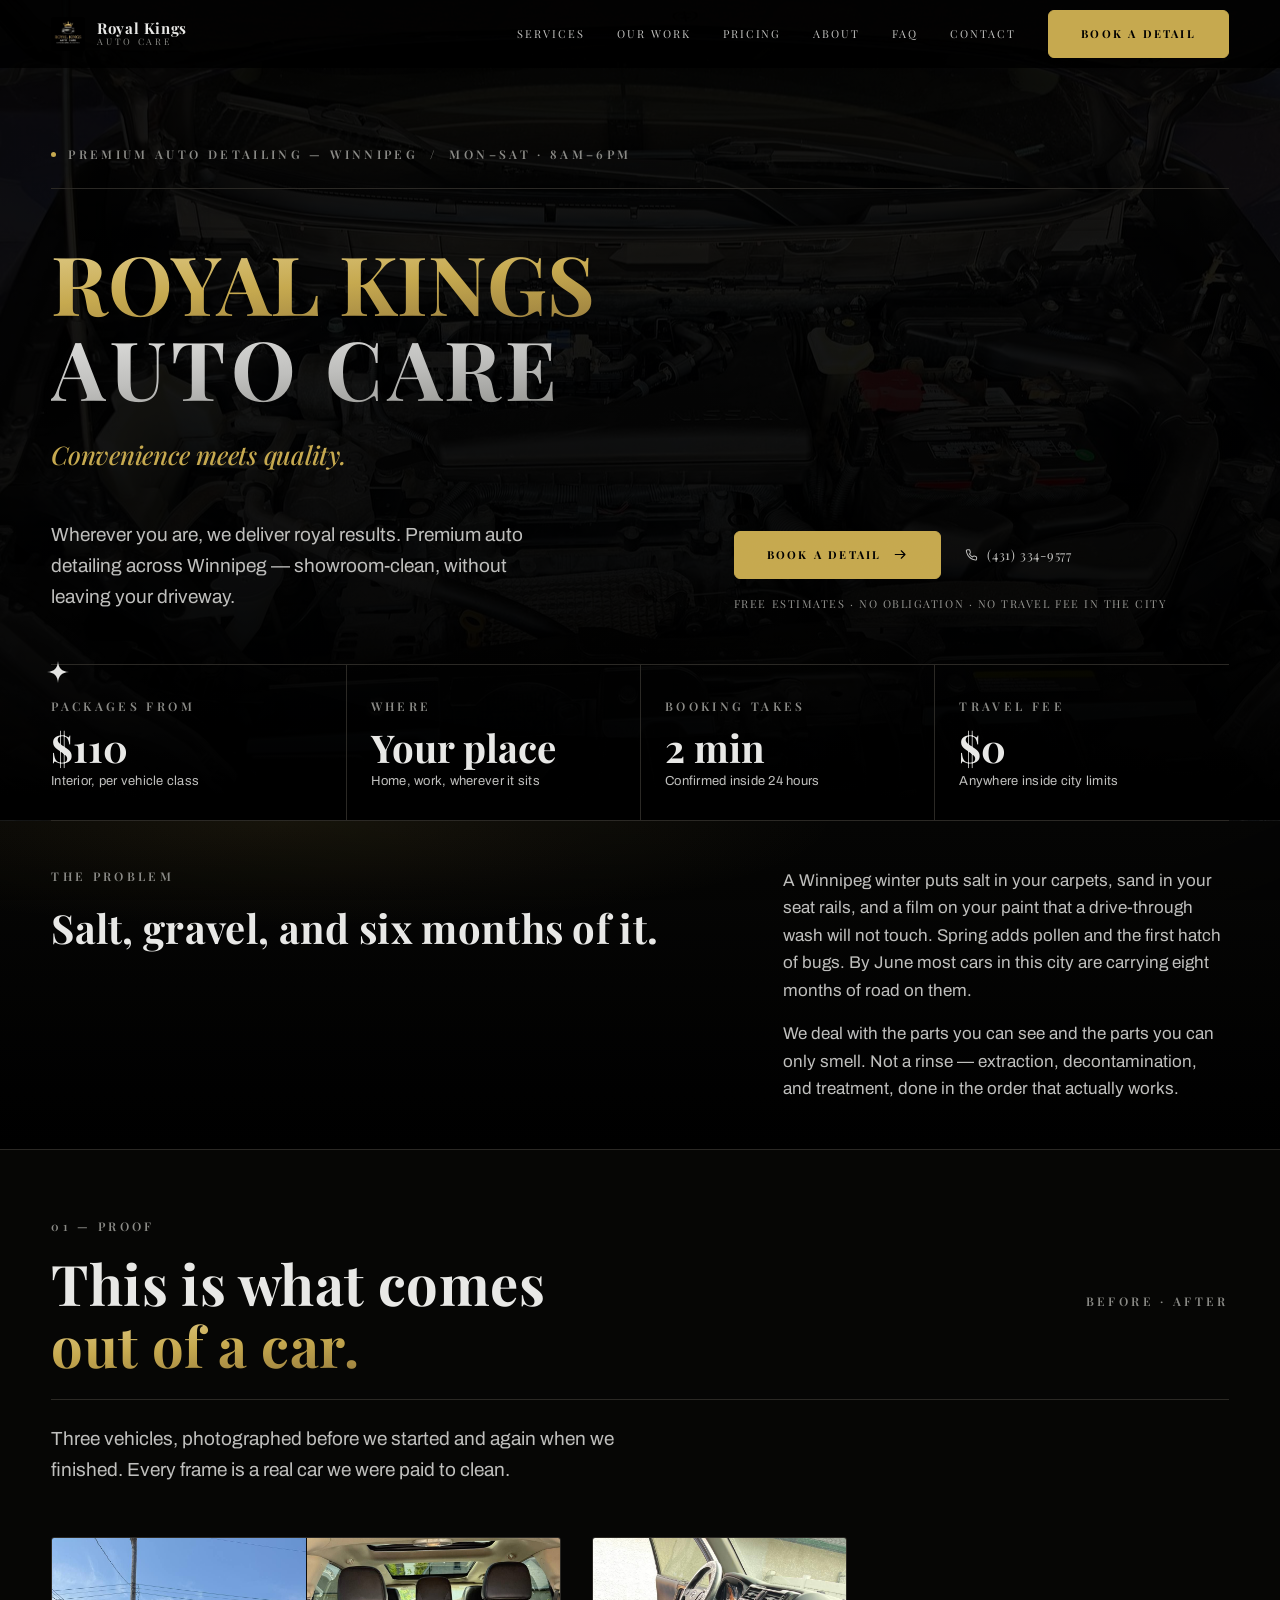
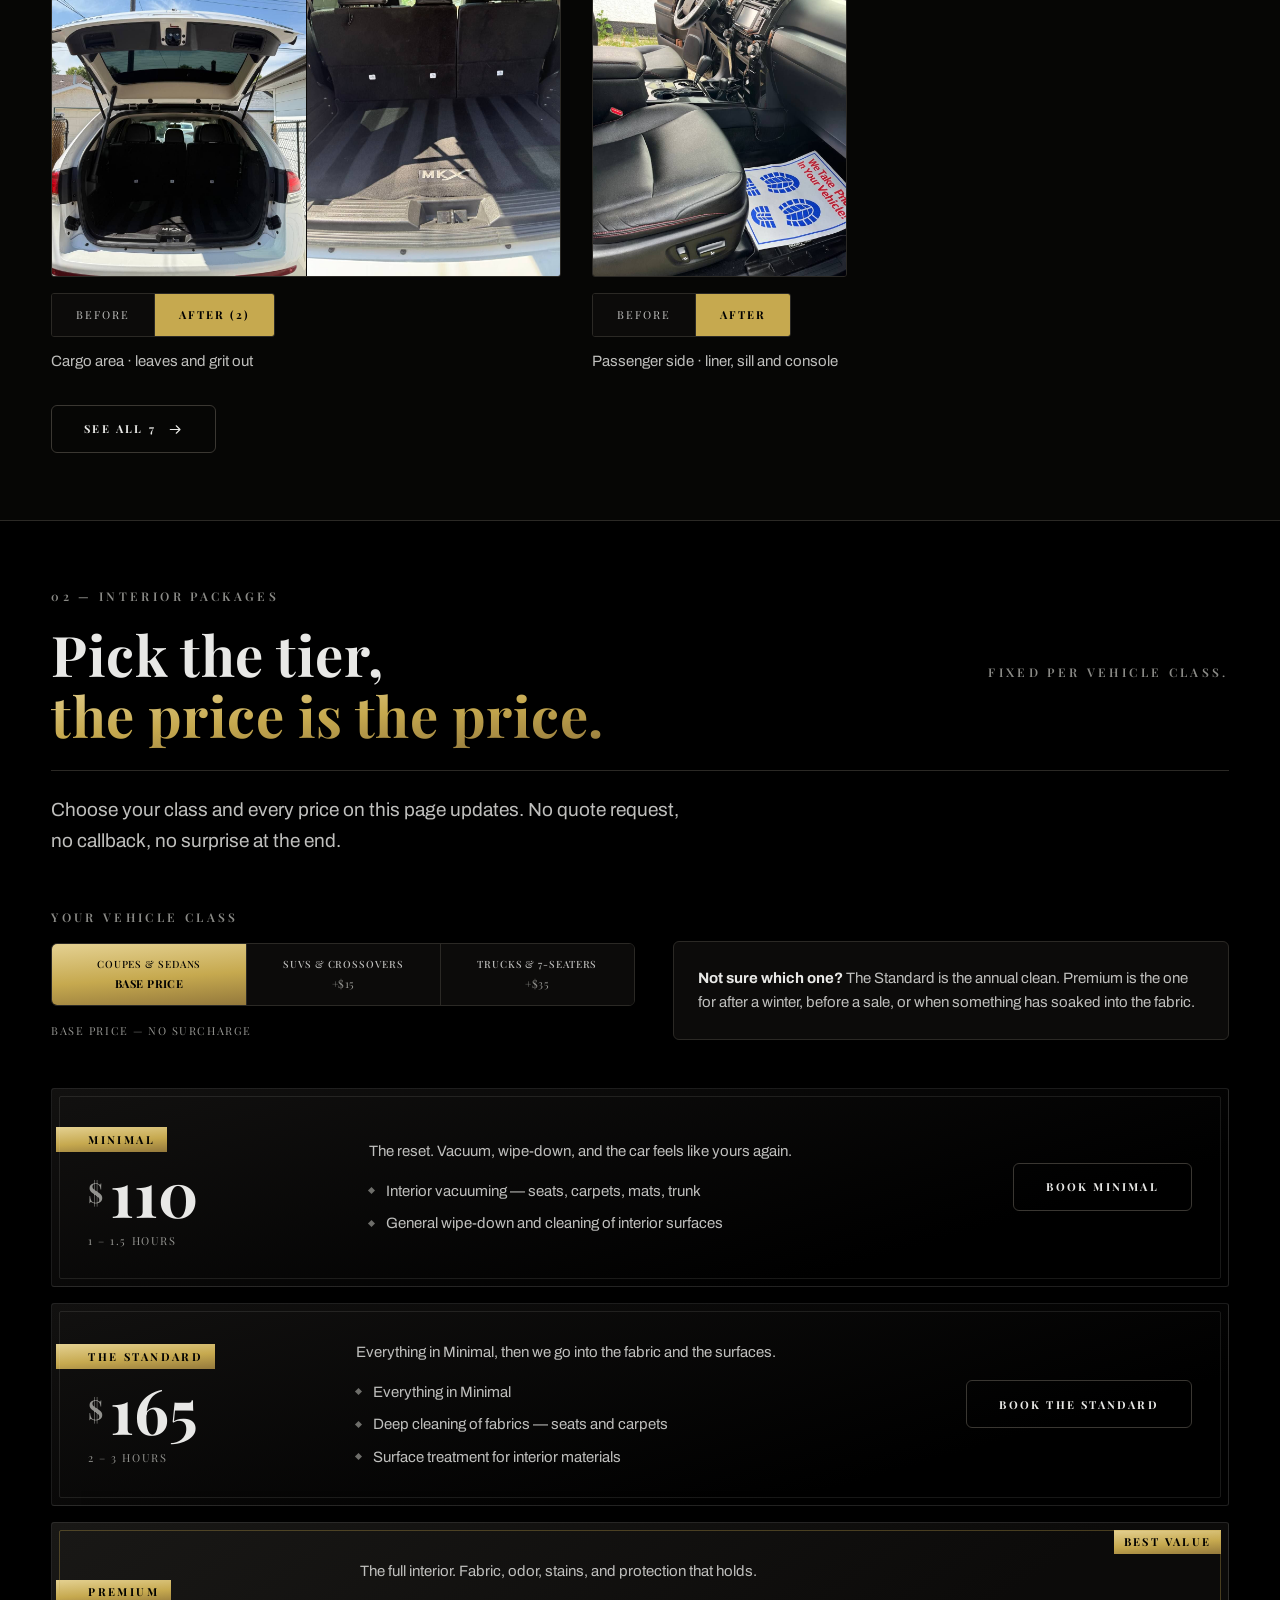
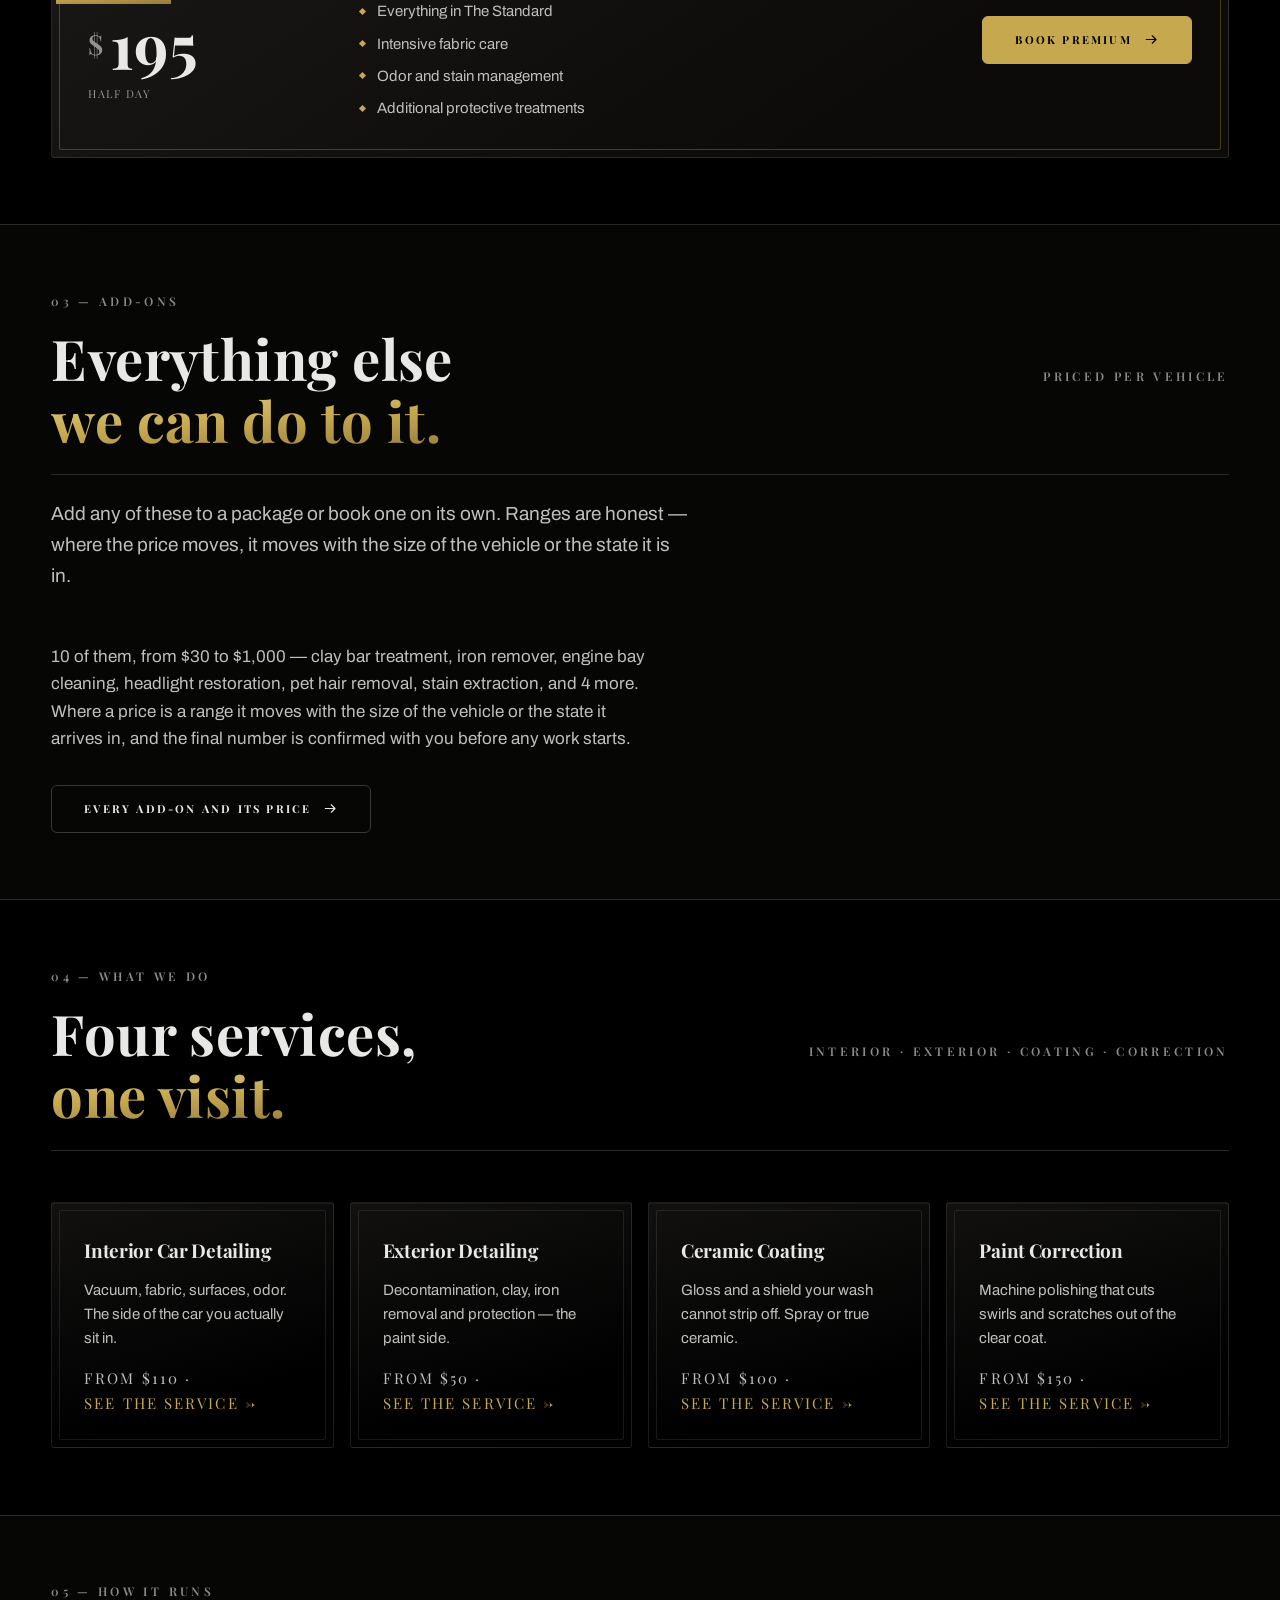
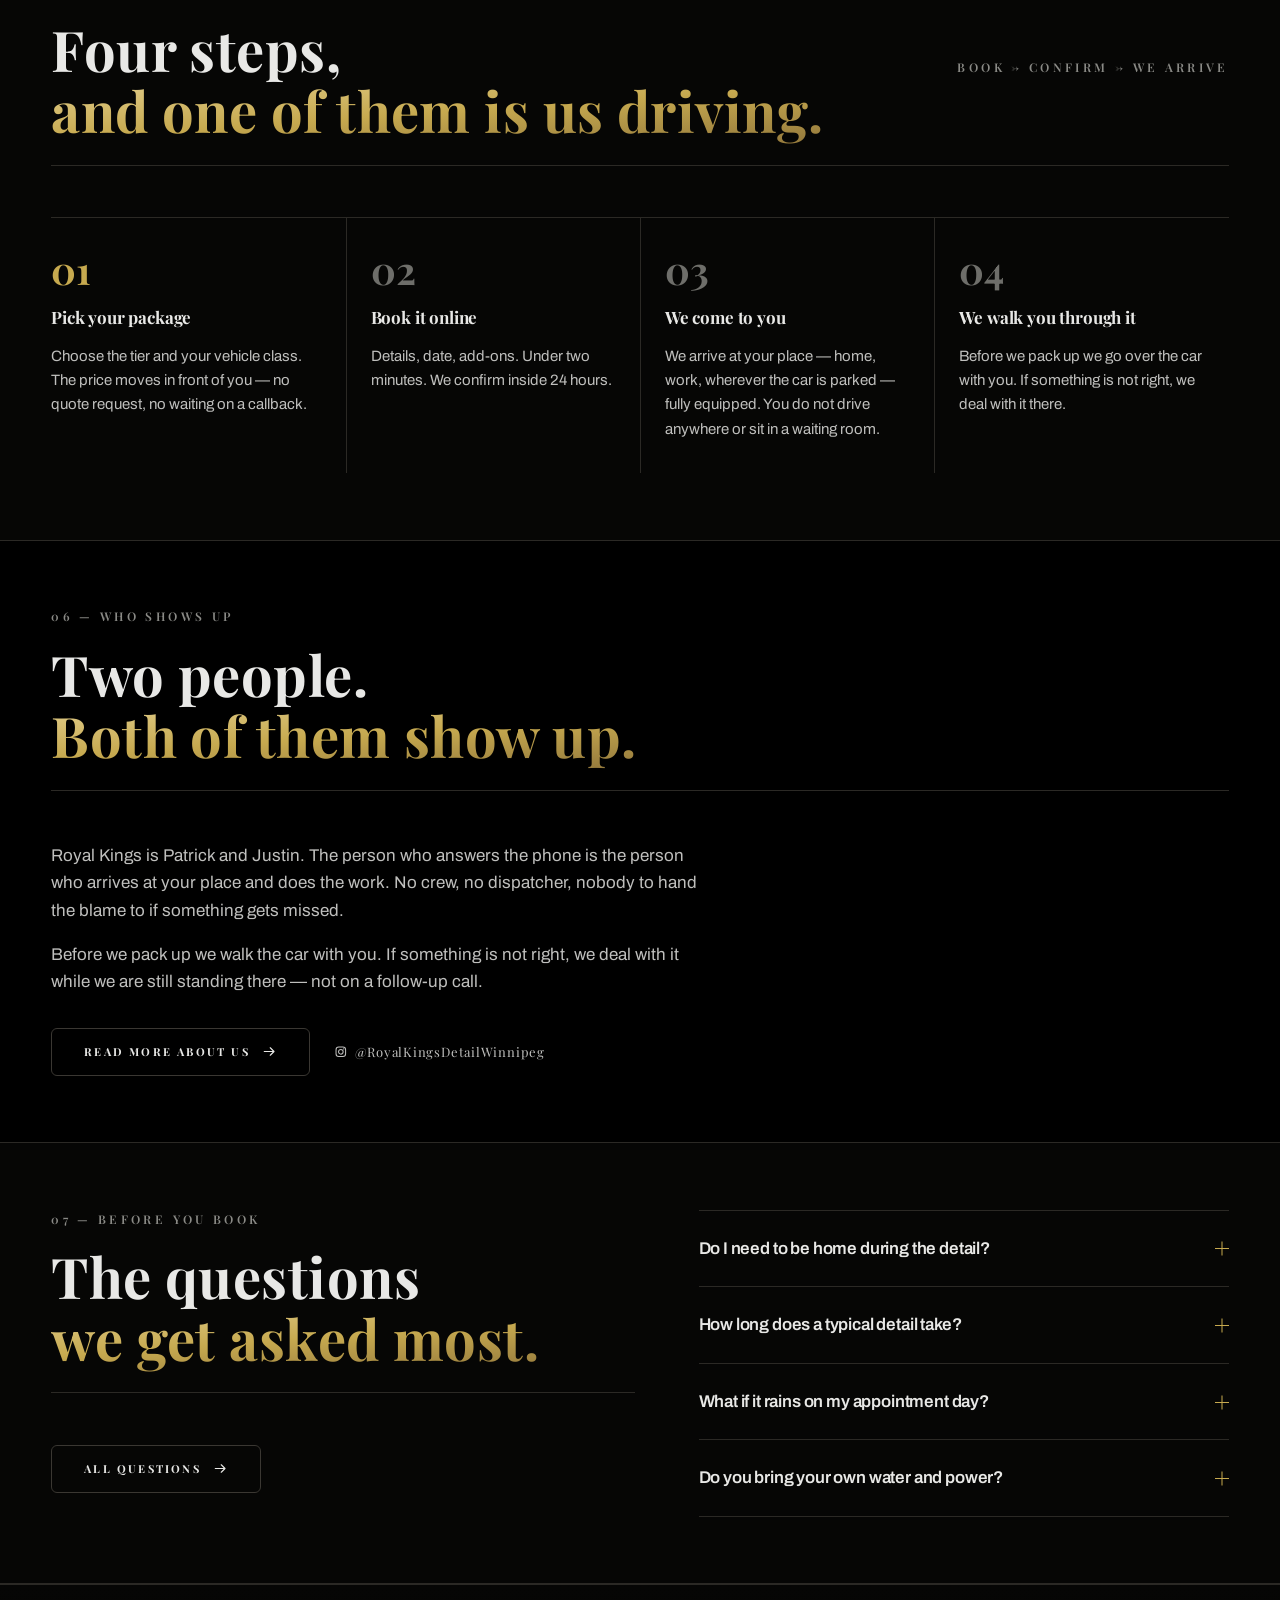
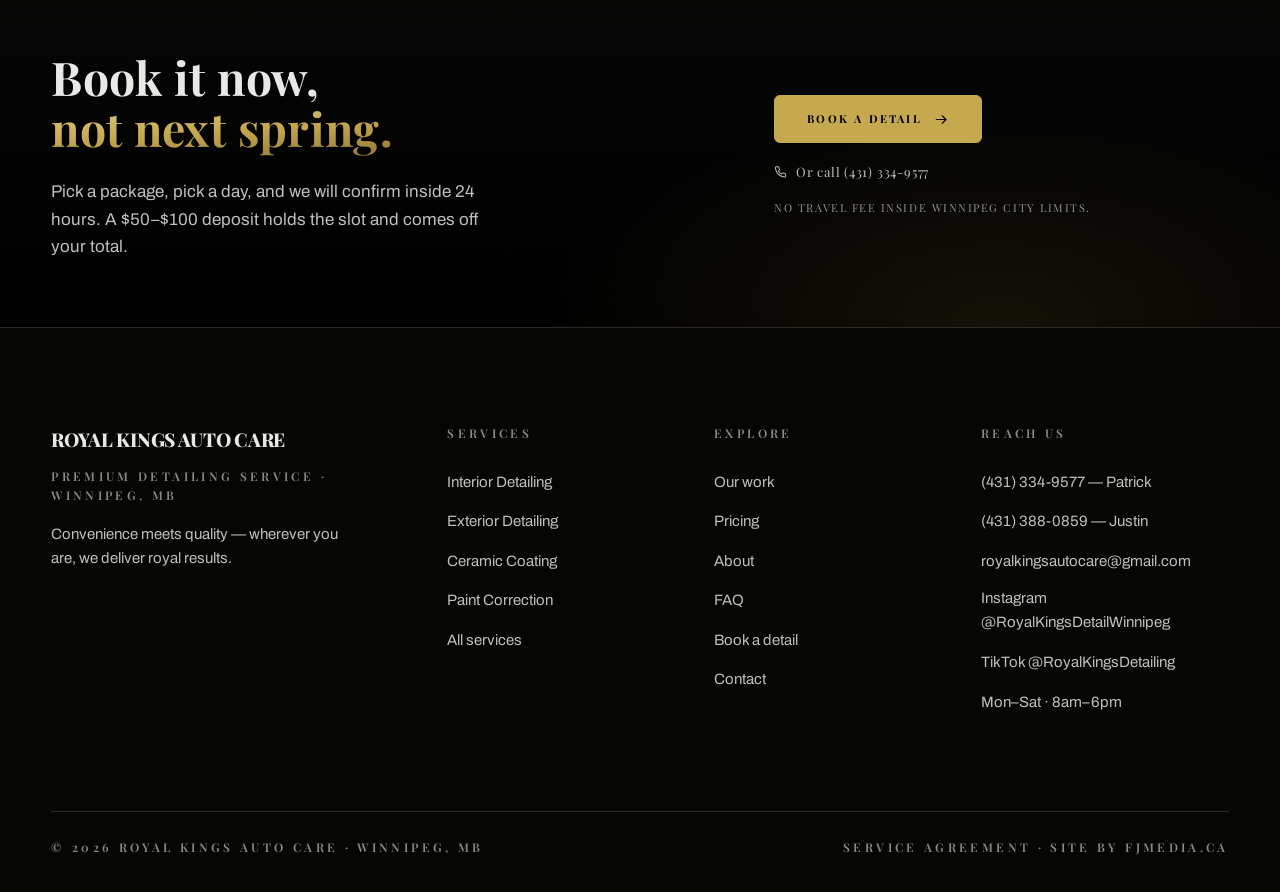
==== commit 77a73ba9: "A real photograph behind every page hero — from the photos they already have James: "Do what you can" ====
--- a/index.html
+++ b/index.html
@@ -79,7 +79,7 @@
 
 <!-- ── Hero — five hairline-separated bands, not a headline in space ── -->
 <section class="hero" aria-labelledby="h1">
-  <div class="hero-bg" aria-hidden="true"></div>
+  <div class="hero-bg" aria-hidden="true" style="--hero-img:url('/assets/Gallery/2026-08-17%20rogue-blue/a2.jpg');--hero-pos:center 42%"></div>
   <div class="wrap hero-inner">
 
     <p class="hero-crumb">
--- a/assets/rk-sign.css
+++ b/assets/rk-sign.css
@@ -159,11 +159,15 @@
   background-attachment: fixed;
   background-color: var(--void);
 }
+/* EXPERIMENT: a real photograph behind the hero. The site is 2.9%
+   photography; the premium studios I looked at run ~60% on the homepage.
+   Test whether the existing work photos can carry it before claiming they can. */
 :root[data-theme='sign'] .hero-bg {
-  background:
-    radial-gradient(70% 55% at 78% 6%, rgba(198, 169, 79, 0.12), transparent 62%),
-    radial-gradient(54% 42% at 8% 96%, rgba(191, 191, 189, 0.05), transparent 64%),
-    linear-gradient(180deg, var(--carbon) 0%, var(--void) 74%);
+  background-image:
+    linear-gradient(180deg, rgba(0,0,0,0.93) 0%, rgba(0,0,0,0.90) 34%, rgba(0,0,0,0.94) 68%, rgb(0,0,0) 100%),
+    var(--hero-img, none);
+  background-size: cover, cover;
+  background-position: center, var(--hero-pos, center 45%);
 }
 
 /* Edge-lit, like the car: a hard chrome highlight raking a dark panel. */
